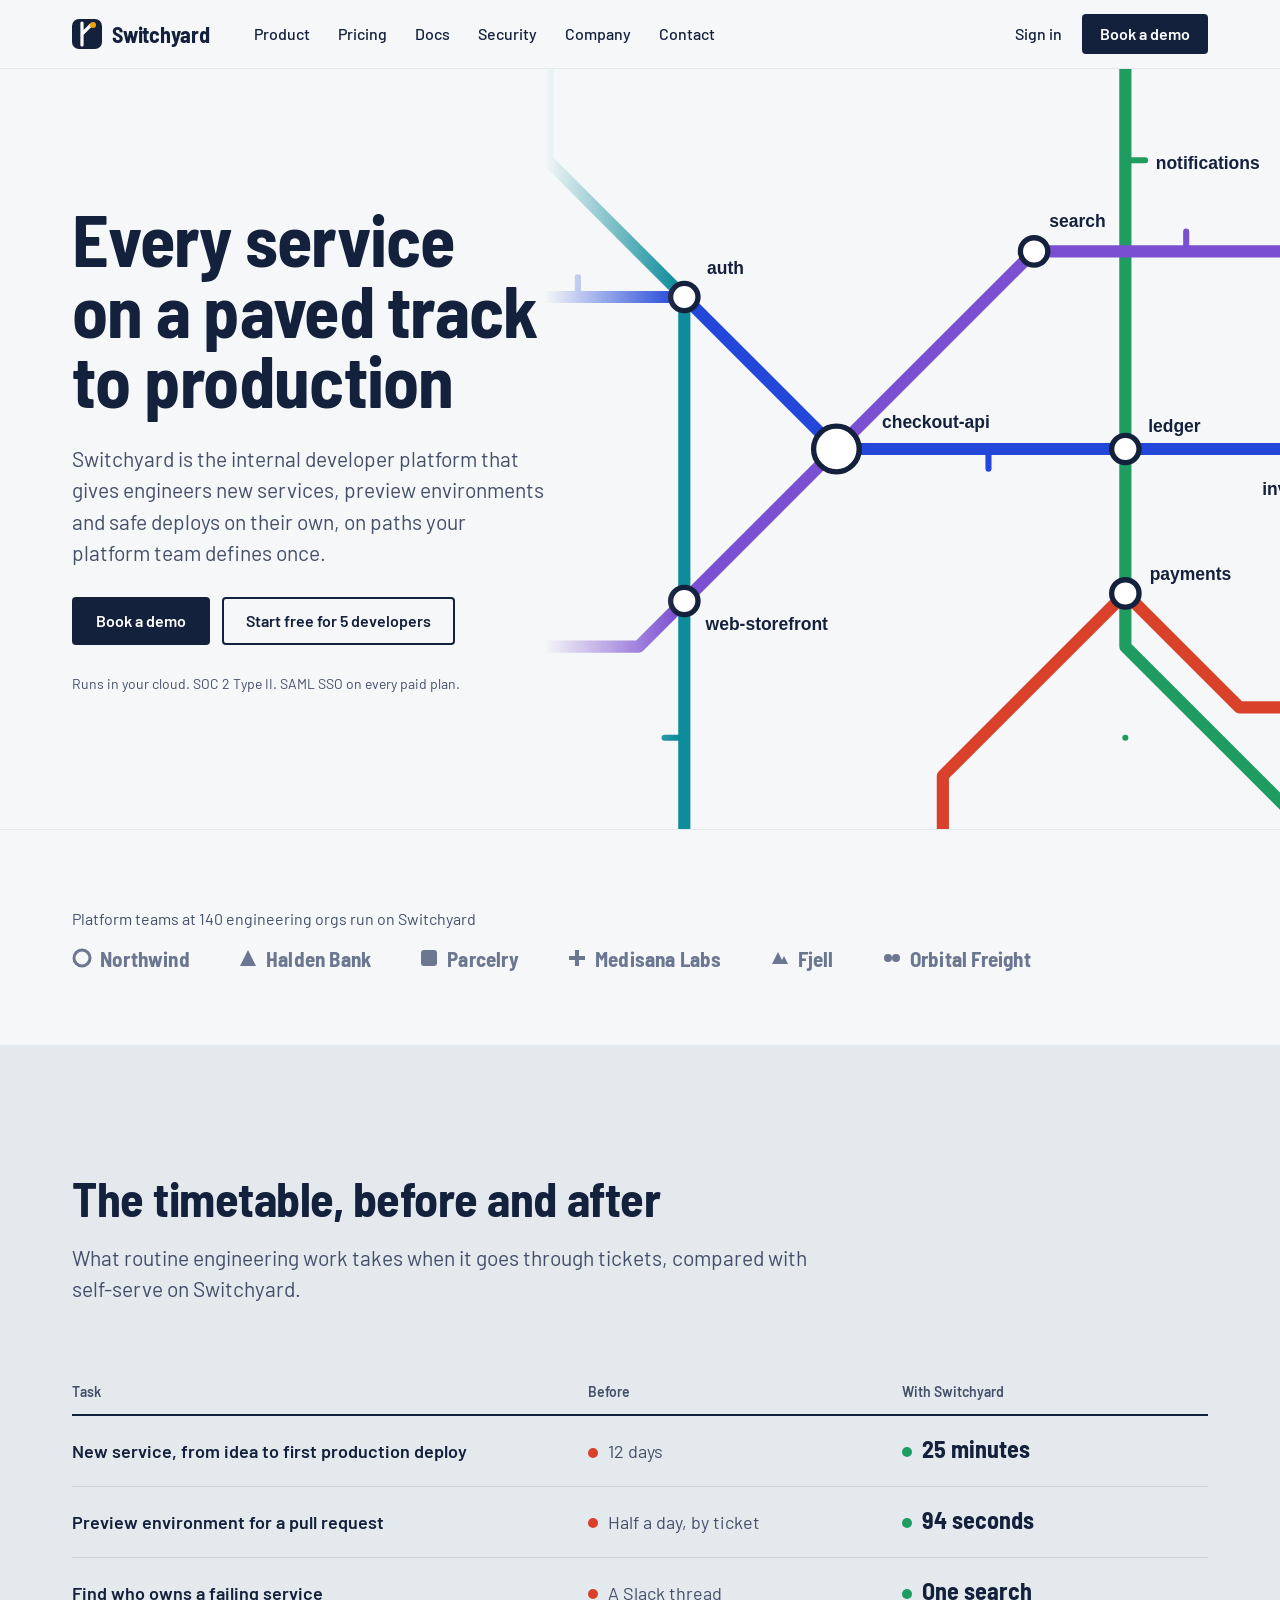
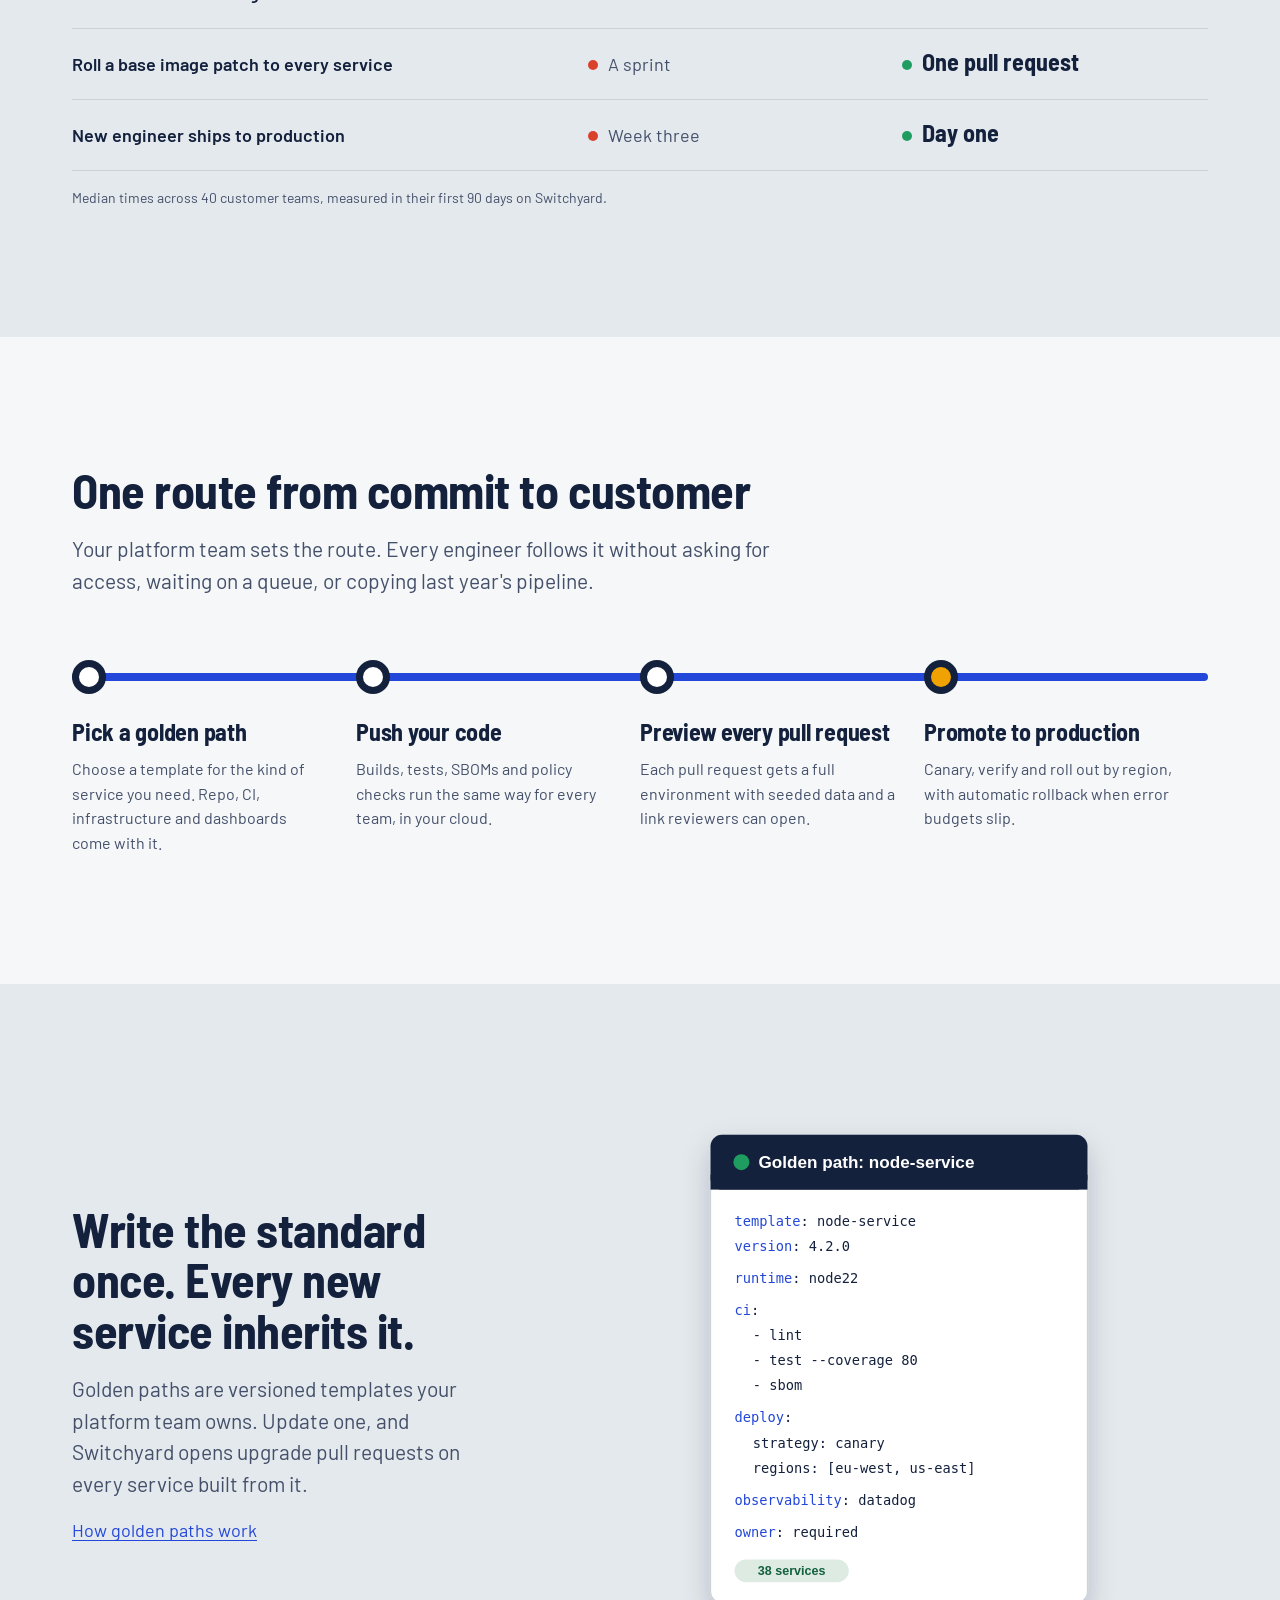
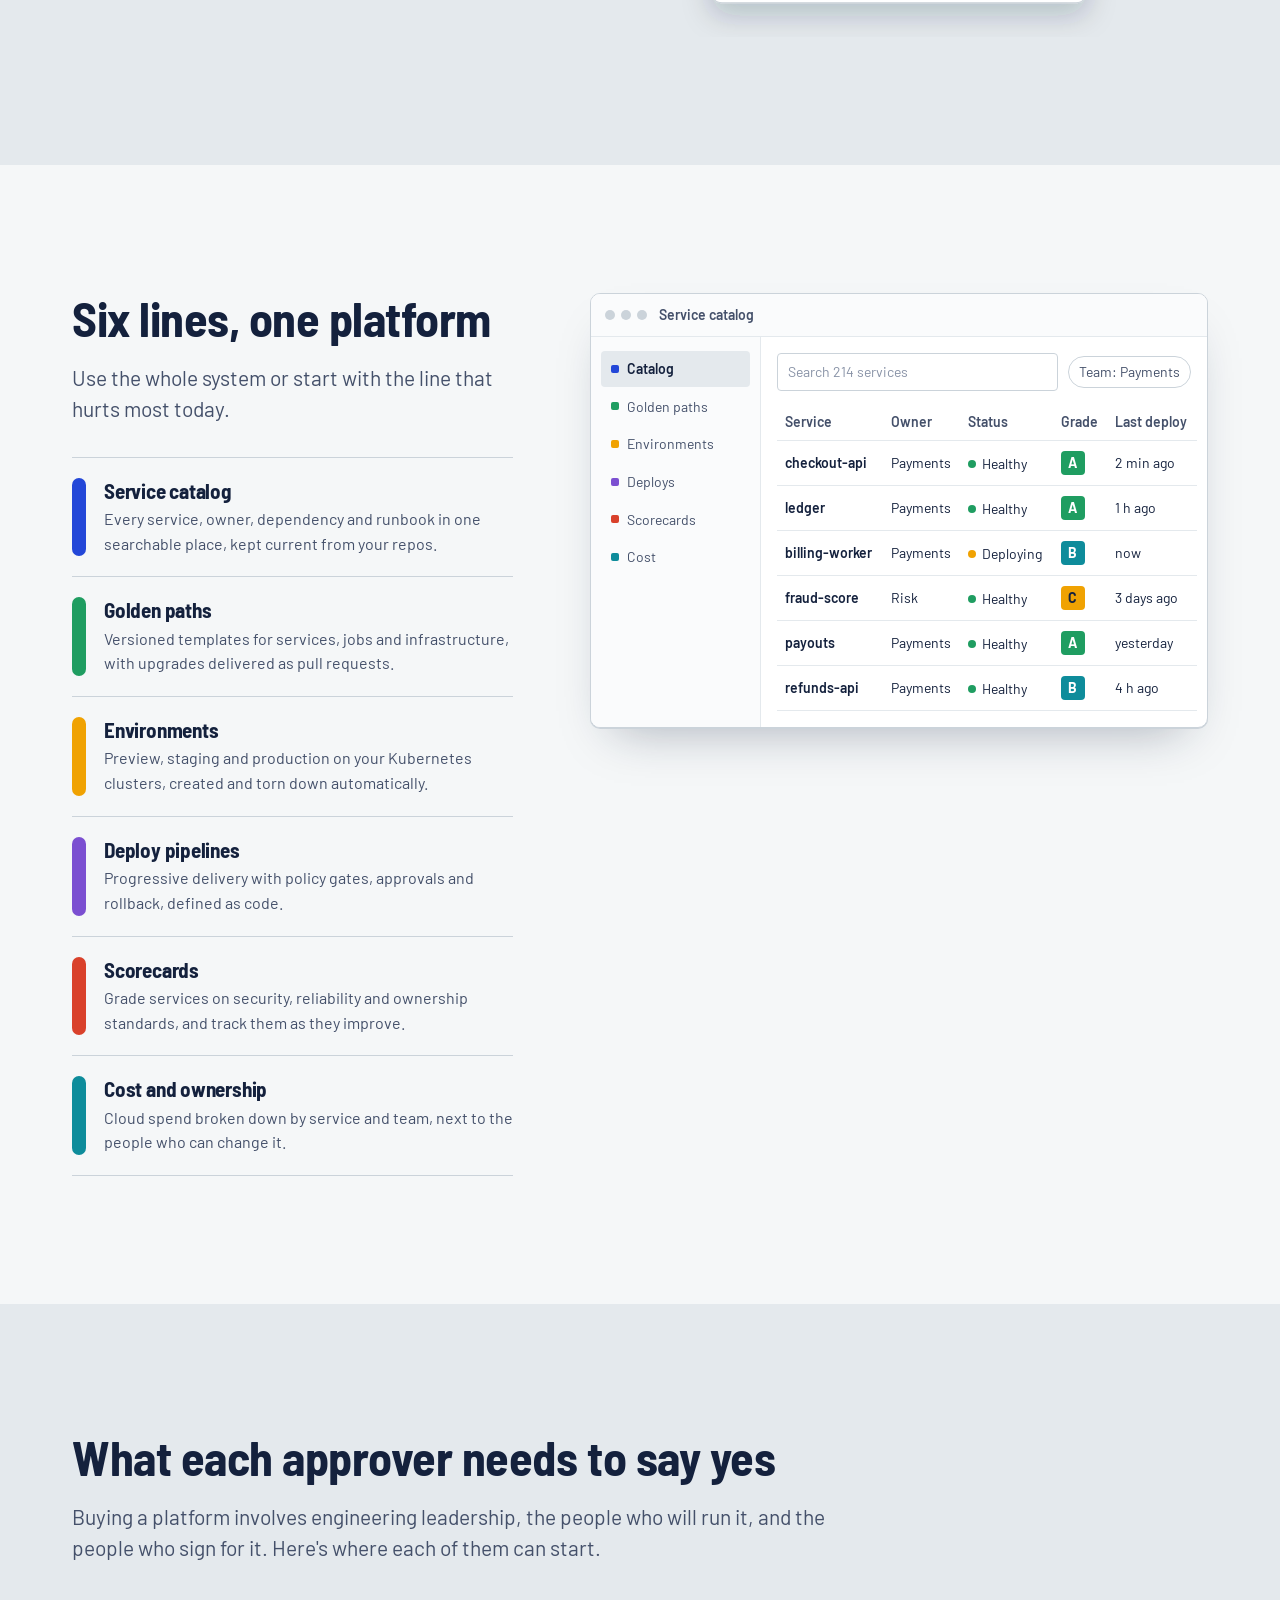
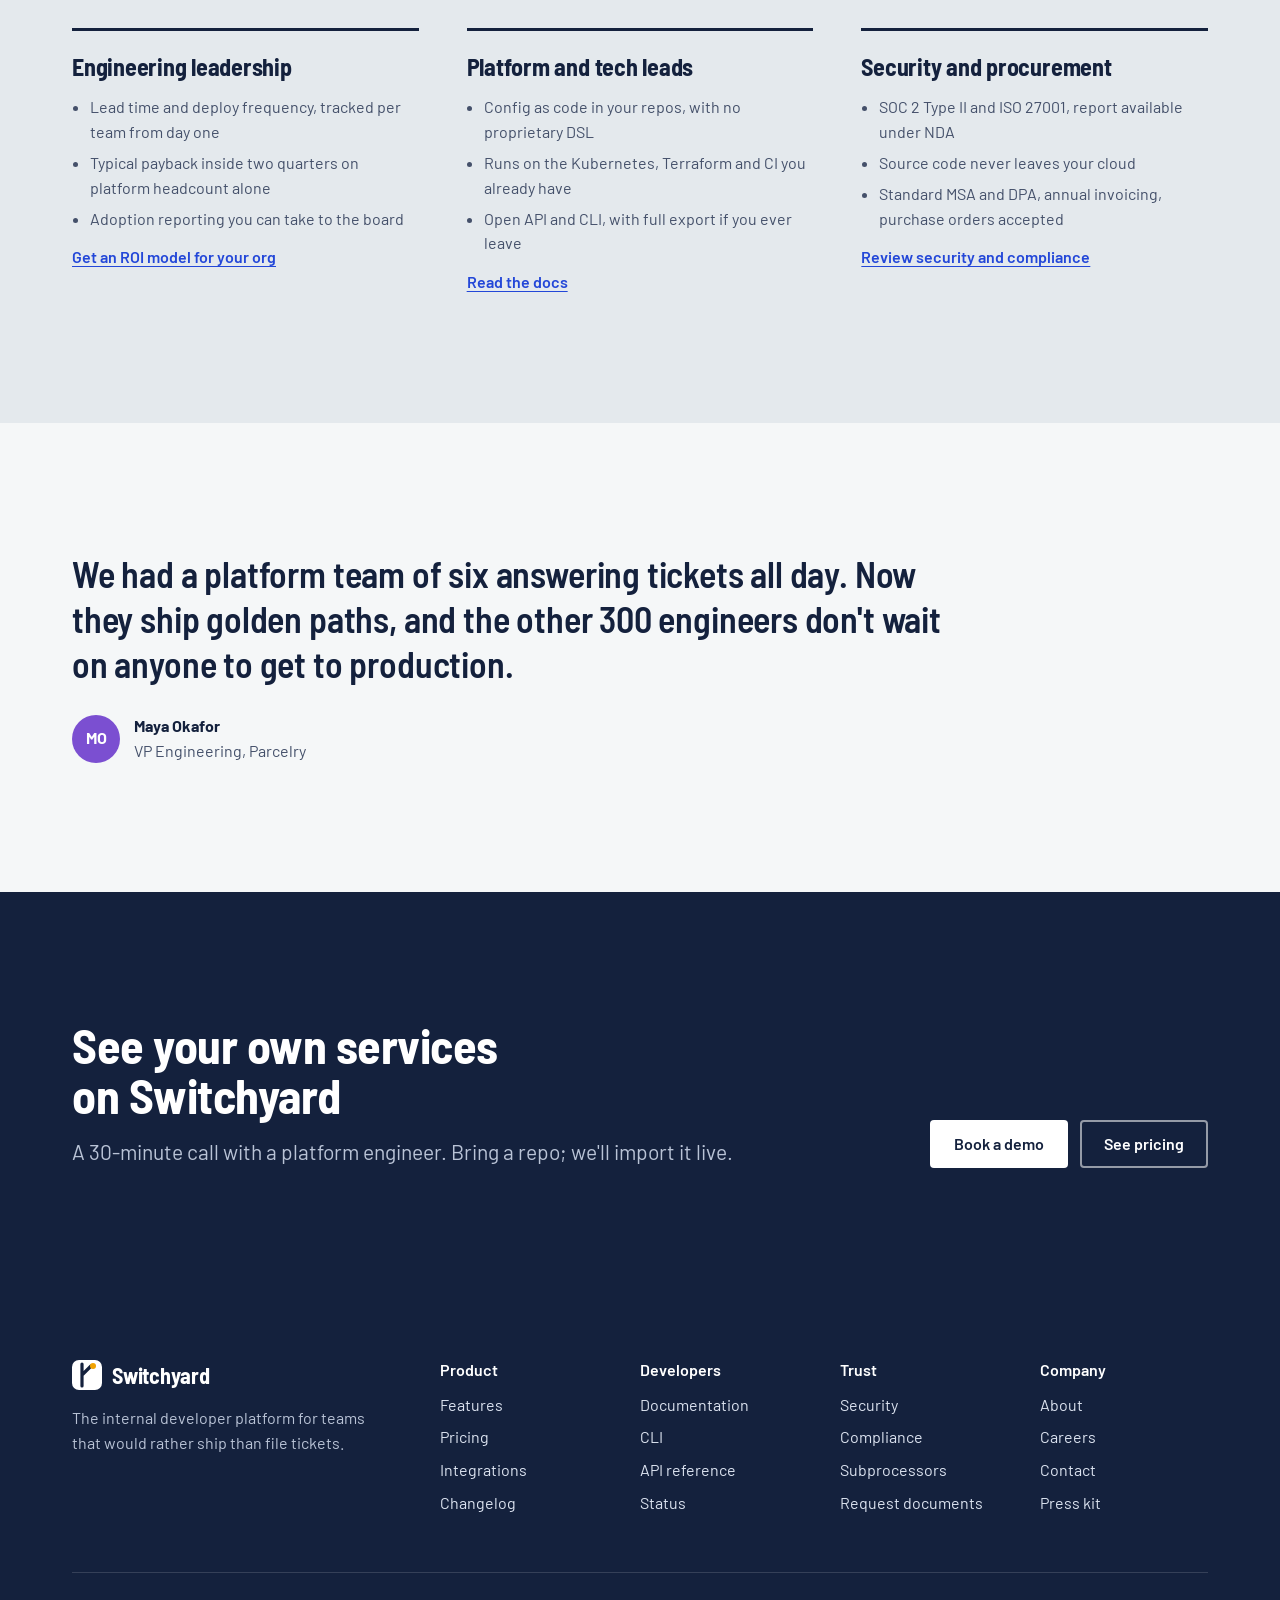
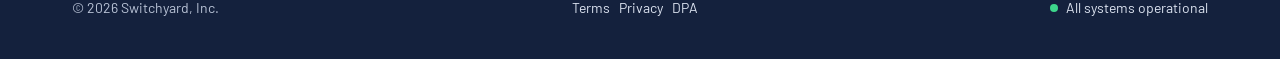
==== site/index.html @ 426c79f3 "Add Switchyard marketing site and design skills Static multi-page marketing site for an internal dev" ====
<!doctype html>
<html lang="en">
<head>
<meta charset="utf-8">
<meta name="viewport" content="width=device-width, initial-scale=1">
<link rel="icon" href="assets/img/mark.svg" type="image/svg+xml">
<link rel="preconnect" href="https://fonts.googleapis.com">
<link rel="preconnect" href="https://fonts.gstatic.com" crossorigin>
<link href="https://fonts.googleapis.com/css2?family=Barlow+Semi+Condensed:wght@600;700&family=Barlow:wght@400;500;600;700&family=IBM+Plex+Mono:wght@400;500&display=swap" rel="stylesheet">
<link rel="stylesheet" href="assets/css/styles.css">
<title>Switchyard, the internal developer platform</title>
<meta name="description" content="Switchyard gives engineers self-serve services, preview environments and deploys on paved paths your platform team defines.">
</head>
<body data-page="home">
<a class="skip" href="#main">Skip to content</a>
<header class="site-header">
  <div class="wrap site-header__inner">
    <a class="brand" href="index.html" aria-label="Switchyard home">
      <svg class="brand__mark" viewBox="0 0 30 30" aria-hidden="true"><rect width="30" height="30" rx="7" fill="#14213D"/><path d="M10 26V15M10 15V4M10 15l9-9" fill="none" stroke="#fff" stroke-width="3.2" stroke-linecap="round" stroke-linejoin="round"/><circle cx="21" cy="6" r="3" fill="#F0A202"/></svg>
      <span class="brand__name">Switchyard</span>
    </a>
    <button class="menu-toggle" type="button" aria-expanded="false" aria-label="Open menu">
      <svg width="20" height="14" viewBox="0 0 20 14" aria-hidden="true"><path d="M0 1h20M0 7h20M0 13h20" stroke="currentColor" stroke-width="2"/></svg>
    </button>
    <nav class="nav" aria-label="Main">
      <a href="features.html" data-page="features">Product</a>
      <a href="pricing.html" data-page="pricing">Pricing</a>
      <a href="docs.html" data-page="docs">Docs</a>
      <a href="security.html" data-page="security">Security</a>
      <a href="about.html" data-page="about">Company</a>
      <a href="contact.html" data-page="contact">Contact</a>
    </nav>
    <div class="header-actions">
      <a class="signin" href="#">Sign in</a>
      <a class="btn btn--primary" href="contact.html?topic=demo">Book a demo</a>
    </div>
  </div>
</header>
<main id="main">

  <section class="hero" id="hero">
    <div class="wrap hero__grid">
      <div class="hero__copy">
        <h1>Every service on a paved track to production</h1>
        <p class="lead">Switchyard is the internal developer platform that gives engineers new services, preview environments and safe deploys on their own, on paths your platform team defines once.</p>
        <div class="btn-row">
          <a class="btn btn--primary" href="contact.html?topic=demo">Book a demo</a>
          <a class="btn btn--secondary" href="pricing.html">Start free for 5 developers</a>
        </div>
        <p class="hero__note">Runs in your cloud. SOC 2 Type II. SAML SSO on every paid plan.</p>
      </div>
      <div class="hero__media">
        <div class="parallax" id="hero-scene">
          <img class="parallax__fallback" src="assets/parallax/hero-network.svg" alt="">
        </div>
      </div>
    </div>
  </section>

  <section class="section--tight">
    <div class="wrap logos" aria-label="Customers">
      <p class="logos__label">Platform teams at 140 engineering orgs run on Switchyard</p>
      <span class="logo-word"><svg viewBox="0 0 20 20" aria-hidden="true"><circle cx="10" cy="10" r="8" fill="none" stroke="currentColor" stroke-width="3"/></svg>Northwind</span>
      <span class="logo-word"><svg viewBox="0 0 20 20" aria-hidden="true"><path d="M2 18 10 2l8 16z" fill="currentColor"/></svg>Halden Bank</span>
      <span class="logo-word"><svg viewBox="0 0 20 20" aria-hidden="true"><rect x="2" y="2" width="16" height="16" rx="3" fill="currentColor"/></svg>Parcelry</span>
      <span class="logo-word"><svg viewBox="0 0 20 20" aria-hidden="true"><path d="M2 10h16M10 2v16" stroke="currentColor" stroke-width="4"/></svg>Medisana Labs</span>
      <span class="logo-word"><svg viewBox="0 0 20 20" aria-hidden="true"><path d="M2 16 8 4l4 8 2-4 4 8z" fill="currentColor"/></svg>Fjell</span>
      <span class="logo-word"><svg viewBox="0 0 20 20" aria-hidden="true"><circle cx="6" cy="10" r="4" fill="currentColor"/><circle cx="14" cy="10" r="4" fill="currentColor"/></svg>Orbital Freight</span>
    </div>
  </section>

  <section class="section section--steel">
    <div class="wrap">
      <div class="section-head">
        <h2>The timetable, before and after</h2>
        <p class="lead">What routine engineering work takes when it goes through tickets, compared with self-serve on Switchyard.</p>
      </div>
      <table class="timetable">
        <caption>Median times across 40 customer teams, measured in their first 90 days on Switchyard.</caption>
        <thead>
          <tr><th scope="col">Task</th><th scope="col">Before</th><th scope="col">With Switchyard</th></tr>
        </thead>
        <tbody>
          <tr><td>New service, from idea to first production deploy</td><td class="before"><span class="signal signal--red" aria-hidden="true"></span>12 days</td><td class="after"><span class="signal signal--green" aria-hidden="true"></span>25 minutes</td></tr>
          <tr><td>Preview environment for a pull request</td><td class="before"><span class="signal signal--red" aria-hidden="true"></span>Half a day, by ticket</td><td class="after"><span class="signal signal--green" aria-hidden="true"></span>94 seconds</td></tr>
          <tr><td>Find who owns a failing service</td><td class="before"><span class="signal signal--red" aria-hidden="true"></span>A Slack thread</td><td class="after"><span class="signal signal--green" aria-hidden="true"></span>One search</td></tr>
          <tr><td>Roll a base image patch to every service</td><td class="before"><span class="signal signal--red" aria-hidden="true"></span>A sprint</td><td class="after"><span class="signal signal--green" aria-hidden="true"></span>One pull request</td></tr>
          <tr><td>New engineer ships to production</td><td class="before"><span class="signal signal--red" aria-hidden="true"></span>Week three</td><td class="after"><span class="signal signal--green" aria-hidden="true"></span>Day one</td></tr>
        </tbody>
      </table>
    </div>
  </section>

  <section class="section">
    <div class="wrap">
      <div class="section-head">
        <h2>One route from commit to customer</h2>
        <p class="lead">Your platform team sets the route. Every engineer follows it without asking for access, waiting on a queue, or copying last year's pipeline.</p>
      </div>
      <ol class="route">
        <li><span class="route__stop" aria-hidden="true"></span><h3>Pick a golden path</h3><p>Choose a template for the kind of service you need. Repo, CI, infrastructure and dashboards come with it.</p></li>
        <li><span class="route__stop" aria-hidden="true"></span><h3>Push your code</h3><p>Builds, tests, SBOMs and policy checks run the same way for every team, in your cloud.</p></li>
        <li><span class="route__stop" aria-hidden="true"></span><h3>Preview every pull request</h3><p>Each pull request gets a full environment with seeded data and a link reviewers can open.</p></li>
        <li><span class="route__stop" aria-hidden="true"></span><h3>Promote to production</h3><p>Canary, verify and roll out by region, with automatic rollback when error budgets slip.</p></li>
      </ol>
    </div>
  </section>

  <section class="section section--steel" id="path-scene-wrap">
    <div class="wrap split">
      <div class="section-head section-head--flush">
        <h2>Write the standard once. Every new service inherits it.</h2>
        <p class="lead">Golden paths are versioned templates your platform team owns. Update one, and Switchyard opens upgrade pull requests on every service built from it.</p>
        <p><a href="features.html#templates">How golden paths work</a></p>
      </div>
      <div class="scene-frame">
        <div class="parallax" id="path-scene">
          <img class="parallax__fallback" src="assets/parallax/path-template.svg" alt="" style="object-fit:contain">
        </div>
      </div>
    </div>
  </section>

  <section class="section">
    <div class="wrap split">
      <div>
        <div class="section-head" style="margin-bottom:32px">
          <h2>Six lines, one platform</h2>
          <p class="lead">Use the whole system or start with the line that hurts most today.</p>
        </div>
        <ul class="lines">
          <li style="--c: var(--line-catalog)"><span class="lines__swatch" aria-hidden="true"></span><div><h3>Service catalog</h3><p>Every service, owner, dependency and runbook in one searchable place, kept current from your repos.</p></div></li>
          <li style="--c: var(--line-templates)"><span class="lines__swatch" aria-hidden="true"></span><div><h3>Golden paths</h3><p>Versioned templates for services, jobs and infrastructure, with upgrades delivered as pull requests.</p></div></li>
          <li style="--c: var(--line-envs)"><span class="lines__swatch" aria-hidden="true"></span><div><h3>Environments</h3><p>Preview, staging and production on your Kubernetes clusters, created and torn down automatically.</p></div></li>
          <li style="--c: var(--line-pipelines)"><span class="lines__swatch" aria-hidden="true"></span><div><h3>Deploy pipelines</h3><p>Progressive delivery with policy gates, approvals and rollback, defined as code.</p></div></li>
          <li style="--c: var(--line-scorecards)"><span class="lines__swatch" aria-hidden="true"></span><div><h3>Scorecards</h3><p>Grade services on security, reliability and ownership standards, and track them as they improve.</p></div></li>
          <li style="--c: var(--line-cost)"><span class="lines__swatch" aria-hidden="true"></span><div><h3>Cost and ownership</h3><p>Cloud spend broken down by service and team, next to the people who can change it.</p></div></li>
        </ul>
      </div>
      <div class="window" role="img" aria-label="The Switchyard service catalog, listing services with their owners, status and scorecard grades">
        <div class="window__bar"><span class="window__dots" aria-hidden="true"><span></span><span></span><span></span></span><span class="window__title">Service catalog</span></div>
        <div class="window__body">
          <div class="window__side">
            <span class="is-on" style="--c: var(--line-catalog)"><i></i>Catalog</span>
            <span style="--c: var(--line-templates)"><i></i>Golden paths</span>
            <span style="--c: var(--line-envs)"><i></i>Environments</span>
            <span style="--c: var(--line-pipelines)"><i></i>Deploys</span>
            <span style="--c: var(--line-scorecards)"><i></i>Scorecards</span>
            <span style="--c: var(--line-cost)"><i></i>Cost</span>
          </div>
          <div class="window__main">
            <div class="window__toolbar"><span class="window__search">Search 214 services</span><span class="window__chip">Team: Payments</span></div>
            <table class="svc">
              <thead><tr><th>Service</th><th>Owner</th><th>Status</th><th>Grade</th><th>Last deploy</th></tr></thead>
              <tbody>
                <tr><td>checkout-api</td><td>Payments</td><td><span class="status">Healthy</span></td><td><span class="grade grade--a">A</span></td><td>2 min ago</td></tr>
                <tr><td>ledger</td><td>Payments</td><td><span class="status">Healthy</span></td><td><span class="grade grade--a">A</span></td><td>1 h ago</td></tr>
                <tr><td>billing-worker</td><td>Payments</td><td><span class="status" style="--c: var(--line-envs)">Deploying</span></td><td><span class="grade grade--b">B</span></td><td>now</td></tr>
                <tr><td>fraud-score</td><td>Risk</td><td><span class="status">Healthy</span></td><td><span class="grade grade--c">C</span></td><td>3 days ago</td></tr>
                <tr><td>payouts</td><td>Payments</td><td><span class="status">Healthy</span></td><td><span class="grade grade--a">A</span></td><td>yesterday</td></tr>
                <tr><td>refunds-api</td><td>Payments</td><td><span class="status">Healthy</span></td><td><span class="grade grade--b">B</span></td><td>4 h ago</td></tr>
              </tbody>
            </table>
          </div>
        </div>
      </div>
    </div>
  </section>

  <section class="section section--steel">
    <div class="wrap">
      <div class="section-head">
        <h2>What each approver needs to say yes</h2>
        <p class="lead">Buying a platform involves engineering leadership, the people who will run it, and the people who sign for it. Here's where each of them can start.</p>
      </div>
      <div class="approvers">
        <div>
          <h3>Engineering leadership</h3>
          <ul>
            <li>Lead time and deploy frequency, tracked per team from day one</li>
            <li>Typical payback inside two quarters on platform headcount alone</li>
            <li>Adoption reporting you can take to the board</li>
          </ul>
          <a href="contact.html?topic=demo">Get an ROI model for your org</a>
        </div>
        <div>
          <h3>Platform and tech leads</h3>
          <ul>
            <li>Config as code in your repos, with no proprietary DSL</li>
            <li>Runs on the Kubernetes, Terraform and CI you already have</li>
            <li>Open API and CLI, with full export if you ever leave</li>
          </ul>
          <a href="docs.html">Read the docs</a>
        </div>
        <div>
          <h3>Security and procurement</h3>
          <ul>
            <li>SOC 2 Type II and ISO 27001, report available under NDA</li>
            <li>Source code never leaves your cloud</li>
            <li>Standard MSA and DPA, annual invoicing, purchase orders accepted</li>
          </ul>
          <a href="security.html">Review security and compliance</a>
        </div>
      </div>
    </div>
  </section>

  <section class="section">
    <div class="wrap">
      <figure class="quote" style="margin:0">
        <blockquote>We had a platform team of six answering tickets all day. Now they ship golden paths, and the other 300 engineers don't wait on anyone to get to production.</blockquote>
        <figcaption><span class="avatar" style="--c: var(--line-pipelines)" aria-hidden="true">MO</span><span><strong>Maya Okafor</strong><br><span class="muted">VP Engineering, Parcelry</span></span></figcaption>
      </figure>
    </div>
  </section>

  <section class="section section--ink">
    <div class="wrap cta">
      <div>
        <h2>See your own services on Switchyard</h2>
        <p class="lead">A 30-minute call with a platform engineer. Bring a repo; we'll import it live.</p>
      </div>
      <div class="btn-row">
        <a class="btn btn--light" href="contact.html?topic=demo">Book a demo</a>
        <a class="btn btn--ghost-light" href="pricing.html">See pricing</a>
      </div>
    </div>
  </section>

</main>
<footer class="site-footer">
  <div class="wrap">
    <div class="footer__grid">
      <div class="footer__brand">
        <a class="brand" href="index.html" aria-label="Switchyard home">
          <svg class="brand__mark" viewBox="0 0 30 30" aria-hidden="true"><rect width="30" height="30" rx="7" fill="#fff"/><path d="M10 26V15M10 15V4M10 15l9-9" fill="none" stroke="#14213D" stroke-width="3.2" stroke-linecap="round" stroke-linejoin="round"/><circle cx="21" cy="6" r="3" fill="#F0A202"/></svg>
          <span class="brand__name">Switchyard</span>
        </a>
        <p>The internal developer platform for teams that would rather ship than file tickets.</p>
      </div>
      <div>
        <h4>Product</h4>
        <ul>
          <li><a href="features.html">Features</a></li>
          <li><a href="pricing.html">Pricing</a></li>
          <li><a href="features.html#integrations">Integrations</a></li>
          <li><a href="#">Changelog</a></li>
        </ul>
      </div>
      <div>
        <h4>Developers</h4>
        <ul>
          <li><a href="docs.html">Documentation</a></li>
          <li><a href="docs.html#install">CLI</a></li>
          <li><a href="#">API reference</a></li>
          <li><a href="#">Status</a></li>
        </ul>
      </div>
      <div>
        <h4>Trust</h4>
        <ul>
          <li><a href="security.html">Security</a></li>
          <li><a href="security.html#compliance">Compliance</a></li>
          <li><a href="security.html#subprocessors">Subprocessors</a></li>
          <li><a href="contact.html?topic=security">Request documents</a></li>
        </ul>
      </div>
      <div>
        <h4>Company</h4>
        <ul>
          <li><a href="about.html">About</a></li>
          <li><a href="about.html#careers">Careers</a></li>
          <li><a href="contact.html">Contact</a></li>
          <li><a href="#">Press kit</a></li>
        </ul>
      </div>
    </div>
    <div class="footer__base">
      <span>&copy; 2026 Switchyard, Inc.</span>
      <span><a href="#">Terms</a>&nbsp;&nbsp;&nbsp;<a href="#">Privacy</a>&nbsp;&nbsp;&nbsp;<a href="#">DPA</a></span>
      <a class="status-pill" href="#">All systems operational</a>
    </div>
  </div>
</footer>
<script src="assets/js/site.js" defer></script>
<script type="module" src="assets/js/scenes.js"></script>
</body>
</html>
---- site/assets/css/styles.css ----
/* Switchyard marketing site
   Visual language: transit-map schematics. Each product area is a "line" with its own color,
   used consistently across pages. Type is a DIN-like signage family (Barlow). */

:root {
  /* Base */
  --paper: #F5F7F8;      /* page */
  --steel: #E4E9ED;      /* panels, rules */
  --steel-2: #CBD3DA;    /* stronger rules */
  --ink: #14213D;        /* text, dark sections */
  --ink-2: #44506A;      /* secondary text */
  --white: #FFFFFF;

  /* Lines (product areas) */
  --line-catalog: #2347D8;   /* cobalt */
  --line-templates: #1F9D61; /* green */
  --line-envs: #F0A202;      /* amber */
  --line-pipelines: #7B4FD1; /* violet */
  --line-scorecards: #D9412B;/* signal red */
  --line-cost: #0E8C9B;      /* teal */

  --focus: #F0A202;

  --font-display: "Barlow Semi Condensed", "Barlow", Arial, sans-serif;
  --font-body: "Barlow", Arial, sans-serif;
  --font-code: "IBM Plex Mono", ui-monospace, Menlo, monospace;

  /* Type scale (classic: 12 14 16 18 21 24 36 48 60 72) */
  --t-12: 0.75rem;
  --t-14: 0.875rem;
  --t-16: 1rem;
  --t-18: 1.125rem;
  --t-21: 1.3125rem;
  --t-24: 1.5rem;
  --t-36: 2.25rem;
  --t-48: clamp(2.25rem, 4vw + 0.5rem, 3rem);
  --t-72: clamp(3rem, 6vw + 0.5rem, 4.5rem);

  --wrap: 1200px;
  --gutter: clamp(16px, 4vw, 32px);
  --section: clamp(72px, 10vw, 128px);
  --radius-s: 4px;
  --radius-m: 10px;
}

*, *::before, *::after { box-sizing: border-box; }

html { -webkit-text-size-adjust: 100%; scroll-behavior: smooth; }
@media (prefers-reduced-motion: reduce) { html { scroll-behavior: auto; } }

body {
  margin: 0;
  background: var(--paper);
  color: var(--ink);
  font-family: var(--font-body);
  font-size: var(--t-18);
  line-height: 1.55;
  font-feature-settings: "tnum" 0;
  -webkit-font-smoothing: antialiased;
  overflow-x: hidden;
}

img, svg, canvas { display: block; max-width: 100%; }

a { color: var(--line-catalog); text-underline-offset: 3px; text-decoration-thickness: 1px; }
a:hover { text-decoration-thickness: 2px; }

:focus-visible { outline: 3px solid var(--focus); outline-offset: 2px; border-radius: 2px; }

h1, h2, h3, h4 {
  font-family: var(--font-display);
  font-weight: 700;
  line-height: 1.05;
  letter-spacing: -0.01em;
  margin: 0;
  text-wrap: balance;
}
h1 { font-size: var(--t-72); line-height: 0.98; }
h2 { font-size: var(--t-48); }
h3 { font-size: var(--t-24); line-height: 1.2; }
h4 { font-size: var(--t-18); line-height: 1.3; font-family: var(--font-body); font-weight: 600; letter-spacing: 0; }

p { margin: 0; }
.lead { font-size: var(--t-21); line-height: 1.5; color: var(--ink-2); max-width: 36em; }
.muted { color: var(--ink-2); }
.small { font-size: var(--t-14); }

code, pre, kbd { font-family: var(--font-code); font-size: 0.875em; }

.wrap { width: 100%; max-width: var(--wrap); margin-inline: auto; padding-inline: var(--gutter); }

.skip {
  position: absolute; left: -999px; top: 8px; z-index: 100;
  background: var(--ink); color: var(--white); padding: 8px 14px; border-radius: var(--radius-s);
}
.skip:focus { left: 8px; }

[hidden] { display: none !important; }

.visually-hidden {
  position: absolute !important; width: 1px; height: 1px; overflow: hidden;
  clip: rect(0 0 0 0); white-space: nowrap;
}

/* ---------- Buttons ---------- */
.btn {
  display: inline-flex; align-items: center; justify-content: center; gap: 8px;
  min-height: 48px; padding: 0 22px;
  font: 600 var(--t-16)/1 var(--font-body);
  border-radius: var(--radius-s);
  border: 2px solid transparent;
  text-decoration: none;
  cursor: pointer;
  transition: background-color .15s, border-color .15s, color .15s;
}
.btn--primary { background: var(--ink); color: var(--white); }
.btn--primary:hover { background: var(--line-catalog); }
.btn--secondary { background: transparent; color: var(--ink); border-color: var(--ink); }
.btn--secondary:hover { background: var(--ink); color: var(--white); }
.btn--light { background: var(--white); color: var(--ink); }
.btn--light:hover { background: var(--line-envs); }
.btn--ghost-light { color: var(--white); border-color: rgba(255,255,255,.55); }
.btn--ghost-light:hover { border-color: var(--white); background: rgba(255,255,255,.08); }
.btn--block { width: 100%; }

.btn-row { display: flex; flex-wrap: wrap; gap: 12px; }

/* ---------- Header ---------- */
.site-header {
  position: sticky; top: 0; z-index: 50;
  background: rgba(245, 247, 248, 0.92);
  backdrop-filter: saturate(1.4) blur(10px);
  border-bottom: 1px solid var(--steel);
}
.site-header__inner { display: flex; align-items: center; gap: 32px; min-height: 68px; }

.brand { display: inline-flex; align-items: center; gap: 10px; color: var(--ink); text-decoration: none; }
.brand__mark { width: 30px; height: 30px; flex: none; }
.brand__name { font: 700 1.375rem/1 var(--font-display); letter-spacing: -0.01em; }

.nav { display: flex; align-items: center; gap: 4px; margin-right: auto; }
.nav a {
  color: var(--ink); text-decoration: none; font-weight: 500; font-size: var(--t-16);
  padding: 8px 12px; border-radius: var(--radius-s);
}
.nav a:hover { background: var(--steel); }
.nav a[aria-current="page"] { box-shadow: inset 0 -3px 0 var(--line-catalog); border-radius: 0; }

.header-actions { display: flex; align-items: center; gap: 8px; }
.header-actions .btn { min-height: 40px; padding: 0 16px; }
.signin { color: var(--ink); text-decoration: none; font-weight: 500; font-size: var(--t-16); padding: 8px 12px; }

.menu-toggle {
  display: none; margin-left: auto;
  width: 44px; height: 44px; border: 1px solid var(--steel-2); border-radius: var(--radius-s);
  background: var(--white); color: var(--ink); cursor: pointer;
}
.menu-toggle svg { margin: auto; }

@media (max-width: 960px) {
  .menu-toggle { display: grid; place-items: center; }
  .nav, .header-actions { display: none; }
  .site-header.is-open .site-header__inner { flex-wrap: wrap; padding-bottom: 16px; }
  .site-header.is-open .nav {
    display: flex; flex-direction: column; align-items: stretch; width: 100%; order: 3; margin: 0;
  }
  .site-header.is-open .nav a { padding: 12px 4px; border-bottom: 1px solid var(--steel); }
  .site-header.is-open .nav a[aria-current="page"] { box-shadow: inset 4px 0 0 var(--line-catalog); padding-left: 14px; }
  .site-header.is-open .header-actions { display: flex; width: 100%; order: 4; }
  .site-header.is-open .header-actions .btn { flex: 1; }
}

/* ---------- Sections ---------- */
.section { padding-block: var(--section); }
.section--tight { padding-block: calc(var(--section) * 0.6); }
.section--steel { background: var(--steel); }
.section--ink { background: var(--ink); color: var(--white); }
.section--ink .lead, .section--ink .muted { color: #B9C3D6; }
.section--ink a:not(.btn) { color: var(--white); }

.section-head { display: grid; gap: 18px; max-width: 760px; margin-bottom: clamp(40px, 6vw, 64px); }
.section-head--flush { margin-bottom: 0; align-self: center; }

/* ---------- Hero ---------- */
.hero { position: relative; overflow: hidden; border-bottom: 1px solid var(--steel); }
.hero__grid {
  display: grid; grid-template-columns: minmax(0, 5fr) minmax(0, 7fr);
  align-items: center; min-height: min(760px, calc(100svh - 68px));
}
.hero__copy { position: relative; z-index: 2; display: grid; gap: 28px; padding-block: 72px; }
.hero__copy .lead { max-width: 30em; }
.hero__note { font-size: var(--t-14); color: var(--ink-2); }
.hero__media {
  position: relative; align-self: stretch;
  margin-right: calc(var(--gutter) * -1 - max(0px, (100vw - var(--wrap)) / 2));
  min-height: 520px;
  -webkit-mask-image: linear-gradient(90deg, transparent 0, #000 18%);
          mask-image: linear-gradient(90deg, transparent 0, #000 18%);
}
@media (max-width: 900px) {
  .hero__grid { grid-template-columns: 1fr; min-height: 0; }
  .hero__copy { padding-block: 48px 8px; }
  .hero__media {
    margin-inline: calc(var(--gutter) * -1); min-height: 0; aspect-ratio: 1 / 0.9;
    -webkit-mask-image: linear-gradient(180deg, transparent 0, #000 14%);
            mask-image: linear-gradient(180deg, transparent 0, #000 14%);
  }
}

/* Parallax container (see assets/js/parallax.js) */
.parallax { position: absolute; inset: 0; width: 100%; height: 100%; }
.parallax__fallback {
  position: absolute; inset: 0; width: 100%; height: 100%; object-fit: cover;
  transition: opacity .4s;
}
.parallax.is-live .parallax__fallback { opacity: 0; }
.scene-frame { position: relative; aspect-ratio: 1 / 0.85; }


/* ---------- Customer logos ---------- */
.logos { display: flex; flex-wrap: wrap; align-items: center; gap: 16px 48px; }
.logos__label { font-size: var(--t-16); color: var(--ink-2); flex: 1 1 100%; }
.logo-word {
  font: 700 var(--t-21)/1 var(--font-display); color: #6B7690; letter-spacing: 0.01em;
  display: inline-flex; align-items: center; gap: 8px;
}
.logo-word svg { width: 20px; height: 20px; }

/* ---------- Timetable (before / after) ---------- */
.timetable { width: 100%; border-collapse: collapse; font-variant-numeric: tabular-nums; }
.timetable caption { text-align: left; font-size: var(--t-14); color: var(--ink-2); caption-side: bottom; padding-top: 16px; }
.timetable th, .timetable td { text-align: left; padding: 20px 16px; border-bottom: 1px solid var(--steel-2); vertical-align: baseline; }
.timetable th:first-child, .timetable td:first-child { padding-left: 0; }
.timetable thead th { font-size: var(--t-14); font-weight: 600; color: var(--ink-2); border-bottom: 2px solid var(--ink); padding-block: 12px; }
.timetable td:first-child { font-weight: 600; width: 44%; }
.timetable .before { color: var(--ink-2); }
.timetable .after { font: 700 var(--t-24)/1.1 var(--font-display); }
.signal { display: inline-block; width: 10px; height: 10px; border-radius: 50%; margin-right: 10px; vertical-align: 0.05em; }
.signal--red { background: var(--line-scorecards); }
.signal--green { background: var(--line-templates); }
@media (max-width: 680px) {
  .timetable thead { display: none; }
  .timetable tr { display: grid; grid-template-columns: 1fr 1fr; border-bottom: 1px solid var(--steel-2); padding-block: 16px; }
  .timetable td { border: 0; padding: 4px 0; }
  .timetable td:first-child { grid-column: 1 / -1; width: auto; }
}

/* ---------- Route (how it works) ---------- */
.route { list-style: none; margin: 0; padding: 0; display: grid; grid-template-columns: repeat(4, 1fr); position: relative; }
.route::before {
  content: ""; position: absolute; left: 0; right: 0; top: 13px; height: 8px;
  background: var(--line-catalog); border-radius: 4px;
}
.route li { position: relative; padding-right: 28px; display: grid; gap: 10px; align-content: start; }
.route__stop {
  width: 34px; height: 34px; border-radius: 50%; background: var(--white);
  border: 7px solid var(--ink); position: relative; margin-bottom: 14px;
}
.route li:last-child .route__stop { background: var(--line-envs); }
.route h3 { font-size: var(--t-24); }
.route p { color: var(--ink-2); font-size: var(--t-16); }
@media (max-width: 800px) {
  .route { grid-template-columns: 1fr; gap: 32px; }
  .route::before { left: 13px; right: auto; top: 0; bottom: 0; width: 8px; height: auto; }
  .route li { padding: 0 0 0 56px; }
  .route__stop { position: absolute; left: 0; top: -4px; margin: 0; }
}

/* ---------- Line list (product areas) ---------- */
.split { display: grid; grid-template-columns: minmax(0, 5fr) minmax(0, 7fr); gap: clamp(32px, 6vw, 80px); align-items: start; }
.split--wide-first { grid-template-columns: minmax(0, 7fr) minmax(0, 5fr); }
.split > .window { position: sticky; top: 100px; }
@media (max-width: 900px) { .split { grid-template-columns: 1fr; } .split > .window { position: static; } }

.lines { list-style: none; margin: 0; padding: 0; display: grid; }
.lines li { display: grid; grid-template-columns: 14px 1fr; gap: 18px; padding: 20px 0; border-top: 1px solid var(--steel-2); }
.lines li:last-child { border-bottom: 1px solid var(--steel-2); }
.lines__swatch { width: 14px; height: 100%; min-height: 44px; border-radius: 7px; background: var(--c); }
.lines h3 { font-size: var(--t-21); margin-bottom: 4px; }
.lines p { font-size: var(--t-16); color: var(--ink-2); }

/* ---------- Product window mock ---------- */
.window {
  background: var(--white); border: 1px solid var(--steel-2); border-radius: var(--radius-m);
  box-shadow: 0 1px 0 var(--steel-2), 0 24px 48px -24px rgba(20, 33, 61, 0.35);
  overflow: hidden; font-size: var(--t-14);
}
.window__bar { display: flex; align-items: center; gap: 12px; padding: 10px 14px; border-bottom: 1px solid var(--steel); background: #FAFBFC; }
.window__dots { display: flex; gap: 6px; }
.window__dots span { width: 10px; height: 10px; border-radius: 50%; background: var(--steel-2); }
.window__title { font-weight: 600; color: var(--ink-2); }
.window__body { display: grid; grid-template-columns: 170px 1fr; min-height: 380px; }
.window__side { border-right: 1px solid var(--steel); padding: 14px 10px; display: grid; gap: 2px; align-content: start; background: #FAFBFC; }
.window__side span { padding: 7px 10px; border-radius: var(--radius-s); color: var(--ink-2); display: flex; align-items: center; gap: 8px; }
.window__side span i { width: 8px; height: 8px; border-radius: 2px; background: var(--c); }
.window__side span.is-on { background: var(--steel); color: var(--ink); font-weight: 600; }
.window__main { padding: 16px; overflow-x: auto; }
.window__toolbar { display: flex; gap: 10px; align-items: center; margin-bottom: 12px; }
.window__search { flex: 1; border: 1px solid var(--steel-2); border-radius: var(--radius-s); padding: 7px 10px; color: #8892A6; }
.window__chip { border: 1px solid var(--steel-2); border-radius: 999px; padding: 4px 10px; color: var(--ink-2); white-space: nowrap; }
.svc { width: 100%; border-collapse: collapse; min-width: 420px; }
.svc th { text-align: left; font-weight: 600; color: var(--ink-2); padding: 8px; border-bottom: 1px solid var(--steel); }
.svc td { padding: 10px 8px; border-bottom: 1px solid var(--steel); white-space: nowrap; }
.svc td:first-child { font-weight: 600; }
.grade { display: inline-grid; place-items: center; width: 24px; height: 24px; border-radius: var(--radius-s); font-weight: 700; color: var(--white); }
.grade--a { background: var(--line-templates); }
.grade--b { background: var(--line-cost); }
.grade--c { background: var(--line-envs); color: var(--ink); }
.status { display: inline-flex; align-items: center; gap: 6px; }
.status::before { content: ""; width: 8px; height: 8px; border-radius: 50%; background: var(--c, var(--line-templates)); }
@media (max-width: 560px) { .window__body { grid-template-columns: 1fr; } .window__side { display: none; } }

/* ---------- Approvers ---------- */
.approvers { display: grid; grid-template-columns: repeat(3, 1fr); gap: clamp(24px, 4vw, 48px); }
.approvers > div { border-top: 3px solid var(--ink); padding-top: 22px; display: grid; gap: 14px; align-content: start; }
.approvers ul { margin: 0; padding-left: 1.1em; color: var(--ink-2); font-size: var(--t-16); display: grid; gap: 6px; }
.approvers a { font-weight: 600; font-size: var(--t-16); }
@media (max-width: 860px) { .approvers { grid-template-columns: 1fr; } }

/* ---------- Quote ---------- */
.quote { display: grid; gap: 28px; max-width: 900px; }
.quote blockquote { margin: 0; font: 600 clamp(1.5rem, 2.4vw + 0.6rem, 2.25rem)/1.25 var(--font-display); letter-spacing: -0.005em; }
.quote figcaption { display: flex; align-items: center; gap: 14px; font-size: var(--t-16); }
.avatar {
  width: 48px; height: 48px; border-radius: 50%; display: grid; place-items: center; flex: none;
  background: var(--c, var(--line-catalog)); color: var(--white); font-weight: 700; font-size: var(--t-16);
}

/* ---------- CTA band ---------- */
.cta { display: grid; grid-template-columns: minmax(0, 1fr) auto; gap: 32px; align-items: end; }
.cta h2 { max-width: 14em; }
.cta p { margin-top: 16px; }
@media (max-width: 760px) { .cta { grid-template-columns: 1fr; align-items: start; } }

/* ---------- Page header (inner pages) ---------- */
.page-head { padding-block: clamp(56px, 8vw, 96px) clamp(40px, 6vw, 64px); border-bottom: 1px solid var(--steel); }
.page-head__inner { display: grid; gap: 20px; }
.page-head__inner > * { max-width: 820px; }
.page-head--media { position: relative; overflow: hidden; padding: 0; }
.page-head--media .page-head__grid { display: grid; grid-template-columns: minmax(0, 6fr) minmax(0, 6fr); align-items: center; min-height: 480px; }
.page-head--media .page-head__inner { padding-block: 72px; }
.page-head__media { position: relative; align-self: stretch; min-height: 420px; margin-right: calc(var(--gutter) * -1 - max(0px, (100vw - var(--wrap)) / 2)); }
@media (max-width: 900px) {
  .page-head--media .page-head__grid { grid-template-columns: 1fr; }
  .page-head--media .page-head__inner { padding-block: 48px 0; }
  .page-head__media { margin-inline: calc(var(--gutter) * -1); min-height: 0; aspect-ratio: 1 / 0.8; }
}

/* ---------- Feature detail rows ---------- */
.feature { display: grid; grid-template-columns: minmax(0, 5fr) minmax(0, 7fr); gap: clamp(32px, 6vw, 80px); align-items: start; padding-block: clamp(48px, 7vw, 88px); border-top: 1px solid var(--steel-2); }
.feature:first-child { border-top: 0; }
.feature__copy { display: grid; gap: 16px; position: sticky; top: 100px; }
.feature__line { display: inline-flex; align-items: center; gap: 10px; font-weight: 600; font-size: var(--t-16); color: var(--ink); }
.feature__line::before { content: ""; width: 28px; height: 8px; border-radius: 4px; background: var(--c); }
.feature__copy ul { margin: 8px 0 0; padding: 0; list-style: none; display: grid; gap: 10px; font-size: var(--t-16); color: var(--ink-2); }
.feature__copy li { padding-left: 22px; position: relative; }
.feature__copy li::before { content: ""; position: absolute; left: 0; top: 0.55em; width: 10px; height: 10px; border-radius: 50%; border: 3px solid var(--c); }
@media (max-width: 900px) { .feature { grid-template-columns: 1fr; } .feature__copy { position: static; } }

.codeblock {
  position: relative; background: var(--ink); color: #DCE3F0; border-radius: var(--radius-m);
  padding: 20px 22px; overflow-x: auto; font-size: var(--t-14); line-height: 1.65;
}
.codeblock pre { margin: 0; font-size: inherit; }
.codeblock .k { color: #8FB3FF; }
.codeblock .s { color: #9BE3B9; }
.codeblock .c { color: #8792AB; }
.codeblock .n { color: #FFD27A; }
.copy-btn {
  position: absolute; top: 10px; right: 10px; font: 500 var(--t-12)/1 var(--font-body);
  background: rgba(255,255,255,.08); color: #DCE3F0; border: 1px solid rgba(255,255,255,.18);
  border-radius: var(--radius-s); padding: 6px 10px; cursor: pointer;
}
.copy-btn:hover { background: rgba(255,255,255,.16); }

.integrations { display: grid; grid-template-columns: repeat(auto-fill, minmax(170px, 1fr)); gap: 1px; background: var(--steel-2); border: 1px solid var(--steel-2); border-radius: var(--radius-m); overflow: hidden; }
.integrations div { background: var(--white); padding: 18px; display: grid; gap: 2px; }
.integrations strong { font-size: var(--t-16); }
.integrations span { font-size: var(--t-14); color: var(--ink-2); }

/* ---------- Pricing ---------- */
.billing-toggle { justify-self: start; display: inline-flex; border: 2px solid var(--ink); border-radius: var(--radius-s); padding: 3px; gap: 3px; background: var(--white); }
.billing-toggle button {
  border: 0; background: transparent; font: 600 var(--t-16)/1 var(--font-body); color: var(--ink);
  padding: 10px 16px; border-radius: 2px; cursor: pointer;
}
.billing-toggle button[aria-pressed="true"] { background: var(--ink); color: var(--white); }

.plans { display: grid; grid-template-columns: repeat(3, 1fr); border: 1px solid var(--steel-2); border-radius: var(--radius-m); background: var(--white); overflow: hidden; }
.plan { padding: 32px 28px; display: grid; gap: 20px; align-content: start; border-left: 1px solid var(--steel-2); }
.plan:first-child { border-left: 0; }
.plan--featured { background: var(--ink); color: var(--white); }
.plan--featured .muted, .plan--featured .plan__unit { color: #B9C3D6; }
.plan__name { font: 700 var(--t-24)/1 var(--font-display); }
.plan__price { display: flex; align-items: baseline; gap: 8px; font-variant-numeric: tabular-nums; }
.plan__amount { font: 700 3.75rem/1 var(--font-display); letter-spacing: -0.02em; }
.plan__unit { color: var(--ink-2); font-size: var(--t-16); line-height: 1.3; }
.plan ul { list-style: none; margin: 0; padding: 0; display: grid; gap: 10px; font-size: var(--t-16); }
.plan li { padding-left: 26px; position: relative; }
.plan li::before {
  content: ""; position: absolute; left: 2px; top: 0.4em; width: 12px; height: 7px;
  border-left: 2.5px solid var(--line-templates); border-bottom: 2.5px solid var(--line-templates); transform: rotate(-45deg);
}
.plan--featured li::before { border-color: var(--line-envs); }
.plan__tag { font-size: var(--t-14); font-weight: 600; color: var(--line-envs); }
@media (max-width: 900px) {
  .plans { grid-template-columns: 1fr; }
  .plan { border-left: 0; border-top: 1px solid var(--steel-2); }
  .plan:first-child { border-top: 0; }
}

.compare-scroll { overflow-x: auto; border: 1px solid var(--steel-2); border-radius: var(--radius-m); background: var(--white); }
.compare { width: 100%; min-width: 680px; border-collapse: collapse; font-size: var(--t-16); }
.compare th, .compare td { padding: 14px 18px; border-bottom: 1px solid var(--steel); text-align: left; }
.compare thead th { position: sticky; top: 0; background: var(--white); font: 700 var(--t-18)/1.2 var(--font-display); border-bottom: 2px solid var(--ink); }
.compare tbody th { font-weight: 500; }
.compare td { text-align: center; width: 18%; }
.compare thead th:not(:first-child) { text-align: center; }
.compare .group th { background: var(--steel); font-weight: 700; font-family: var(--font-display); font-size: var(--t-18); }
.yes { color: var(--line-templates); font-weight: 700; }
.no { color: #9AA3B5; }

.faq { display: grid; border-top: 1px solid var(--steel-2); }
.faq details { border-bottom: 1px solid var(--steel-2); }
.faq summary {
  list-style: none; cursor: pointer; padding: 22px 40px 22px 0; position: relative;
  font: 600 var(--t-21)/1.3 var(--font-display);
}
.faq summary::-webkit-details-marker { display: none; }
.faq summary::after {
  content: ""; position: absolute; right: 6px; top: 50%; width: 12px; height: 12px; margin-top: -9px;
  border-right: 2.5px solid var(--ink); border-bottom: 2.5px solid var(--ink); transform: rotate(45deg);
  transition: transform .2s;
}
.faq details[open] summary::after { transform: rotate(-135deg); margin-top: -3px; }
.faq details > div { padding: 0 0 24px; color: var(--ink-2); max-width: 46em; font-size: var(--t-16); display: grid; gap: 10px; }

.facts { display: grid; grid-template-columns: repeat(auto-fit, minmax(240px, 1fr)); gap: 32px 40px; }
.facts > div { display: grid; gap: 8px; align-content: start; }
.facts p { font-size: var(--t-16); color: var(--ink-2); }

/* ---------- Docs ---------- */
.docs { display: grid; grid-template-columns: 240px minmax(0, 1fr) 200px; gap: 48px; padding-block: 48px 96px; }
.docs__nav { position: sticky; top: 92px; align-self: start; max-height: calc(100vh - 110px); overflow-y: auto; font-size: var(--t-16); }
.docs__nav h4 { font-size: var(--t-14); color: var(--ink-2); margin: 24px 0 6px; }
.docs__nav h4:first-of-type { margin-top: 16px; }
.docs__nav ul { list-style: none; margin: 0; padding: 0; display: grid; }
.docs__nav a { display: block; color: var(--ink); text-decoration: none; padding: 5px 10px; border-left: 2px solid var(--steel-2); }
.docs__nav a:hover { border-left-color: var(--ink); }
.docs__nav a[aria-current="true"] { border-left-color: var(--line-catalog); color: var(--line-catalog); font-weight: 600; }
.docs__search { width: 100%; font: 400 var(--t-16)/1 var(--font-body); padding: 11px 12px; border: 1px solid var(--steel-2); border-radius: var(--radius-s); background: var(--white); color: var(--ink); }
.docs__article { max-width: 720px; display: grid; gap: 20px; font-size: var(--t-18); }
.docs__article h1 { font-size: var(--t-48); }
.docs__article h2 { font-size: var(--t-36); margin-top: 32px; scroll-margin-top: 96px; }
.docs__article h3 { margin-top: 12px; }
.docs__article ul, .docs__article ol { margin: 0; padding-left: 1.3em; display: grid; gap: 6px; }
.docs__article :not(pre) > code { background: var(--steel); padding: 0.1em 0.35em; border-radius: 3px; }
.crumbs { font-size: var(--t-14); color: var(--ink-2); }
.crumbs a { color: var(--ink-2); }
.callout { border-left: 6px solid var(--c, var(--line-catalog)); background: var(--white); padding: 16px 20px; border-radius: 0 var(--radius-s) var(--radius-s) 0; font-size: var(--t-16); }
.callout strong { display: block; margin-bottom: 2px; }
.docs__toc { position: sticky; top: 92px; align-self: start; font-size: var(--t-14); }
.docs__toc p { font-weight: 600; margin-bottom: 8px; }
.docs__toc ul { list-style: none; padding: 0; margin: 0; display: grid; gap: 6px; }
.docs__toc a { color: var(--ink-2); text-decoration: none; }
.docs__toc a:hover { color: var(--ink); text-decoration: underline; }
.pager { display: grid; grid-template-columns: 1fr 1fr; gap: 16px; margin-top: 32px; }
.pager a { border: 1px solid var(--steel-2); border-radius: var(--radius-m); padding: 16px 18px; text-decoration: none; color: var(--ink); display: grid; gap: 2px; background: var(--white); }
.pager a:hover { border-color: var(--ink); }
.pager span { font-size: var(--t-14); color: var(--ink-2); }
.pager a:last-child { text-align: right; }
.no-results { display: none; font-size: var(--t-14); color: var(--ink-2); padding: 8px 10px; }
@media (max-width: 1100px) { .docs { grid-template-columns: 220px minmax(0, 1fr); } .docs__toc { display: none; } }
@media (max-width: 780px) {
  .docs { grid-template-columns: 1fr; gap: 24px; padding-top: 24px; }
  .docs__nav { position: static; max-height: none; border-bottom: 1px solid var(--steel-2); padding-bottom: 16px; }
}

/* ---------- Security ---------- */
.badges { display: grid; grid-template-columns: repeat(auto-fit, minmax(200px, 1fr)); gap: 16px; }
.badge { border: 1px solid var(--steel-2); border-radius: var(--radius-m); background: var(--white); padding: 20px; display: grid; gap: 6px; }
.badge strong { font: 700 var(--t-21)/1.1 var(--font-display); }
.badge span { font-size: var(--t-14); color: var(--ink-2); }
.diagram { background: var(--white); border: 1px solid var(--steel-2); border-radius: var(--radius-m); padding: clamp(16px, 3vw, 32px); }
.diagram svg { width: 100%; height: auto; }
.data-table { width: 100%; border-collapse: collapse; font-size: var(--t-16); background: var(--white); }
.data-table th, .data-table td { text-align: left; padding: 12px 16px; border-bottom: 1px solid var(--steel); vertical-align: top; }
.data-table thead th { border-bottom: 2px solid var(--ink); font-weight: 600; }
.table-scroll { overflow-x: auto; border: 1px solid var(--steel-2); border-radius: var(--radius-m); }
.table-scroll .data-table { min-width: 620px; }

/* ---------- About ---------- */
.team { display: grid; grid-template-columns: repeat(auto-fill, minmax(220px, 1fr)); gap: 32px 24px; }
.person { display: grid; grid-template-columns: 56px 1fr; gap: 14px; align-items: center; }
.person .avatar { width: 56px; height: 56px; font-size: var(--t-18); }
.person strong { display: block; font-size: var(--t-18); }
.person span { font-size: var(--t-14); color: var(--ink-2); line-height: 1.4; display: block; }
.prose { display: grid; gap: 18px; max-width: 40em; }

/* ---------- Contact ---------- */
.form { display: grid; gap: 20px; }
.form__row { display: grid; grid-template-columns: 1fr 1fr; gap: 20px; }
@media (max-width: 600px) { .form__row { grid-template-columns: 1fr; } }
.field { display: grid; gap: 6px; }
.field label, .field legend { font-weight: 600; font-size: var(--t-16); }
.field input, .field select, .field textarea {
  font: 400 var(--t-16)/1.4 var(--font-body); color: var(--ink);
  padding: 12px 14px; border: 1.5px solid var(--steel-2); border-radius: var(--radius-s); background: var(--white); width: 100%;
}
.field textarea { min-height: 140px; resize: vertical; }
.field input:focus, .field select:focus, .field textarea:focus { border-color: var(--ink); outline: 3px solid var(--focus); outline-offset: 0; }
.field [aria-invalid="true"] { border-color: var(--line-scorecards); }
.field__error { color: var(--line-scorecards); font-size: var(--t-14); min-height: 0; }
.field__hint { color: var(--ink-2); font-size: var(--t-14); }
fieldset.field { border: 0; padding: 0; margin: 0; }
.topics { display: grid; grid-template-columns: 1fr 1fr; gap: 8px; margin-top: 4px; }
@media (max-width: 600px) { .topics { grid-template-columns: 1fr; } }
.topic { position: relative; }
.topic input { position: absolute; opacity: 0; inset: 0; }
.topic span { display: block; border: 1.5px solid var(--steel-2); border-radius: var(--radius-s); padding: 12px 14px; background: var(--white); font-size: var(--t-16); cursor: pointer; }
.topic input:checked + span { border-color: var(--ink); box-shadow: inset 4px 0 0 var(--line-catalog); font-weight: 600; }
.topic input:focus-visible + span { outline: 3px solid var(--focus); outline-offset: 2px; }
.form-success { display: none; border-left: 6px solid var(--line-templates); background: var(--white); padding: 24px; border-radius: 0 var(--radius-m) var(--radius-m) 0; gap: 8px; }
.form-success.is-shown { display: grid; }
.steps { list-style: none; margin: 0; padding: 0; display: grid; gap: 0; position: relative; }
.steps li { position: relative; padding: 0 0 26px 40px; font-size: var(--t-16); color: var(--ink-2); }
.steps li strong { display: block; color: var(--ink); font-size: var(--t-18); }
.steps li::before { content: ""; position: absolute; left: 0; top: 4px; width: 18px; height: 18px; border-radius: 50%; border: 5px solid var(--ink); background: var(--white); z-index: 1; }
.steps li::after { content: ""; position: absolute; left: 7px; top: 12px; bottom: -4px; width: 4px; background: var(--line-catalog); }
.steps li:last-child::after { display: none; }
.contact-aside { display: grid; gap: 40px; align-content: start; }
.contact-aside dl { margin: 0; display: grid; gap: 14px; font-size: var(--t-16); }
.contact-aside dt { font-weight: 600; }
.contact-aside dd { margin: 0; color: var(--ink-2); }

/* ---------- Footer ---------- */
.site-footer { background: var(--ink); color: #B9C3D6; padding-block: 64px 40px; font-size: var(--t-16); }
.site-footer a { color: #DCE3F0; text-decoration: none; }
.site-footer a:hover { color: var(--white); text-decoration: underline; }
.footer__grid { display: grid; grid-template-columns: 2fr repeat(4, 1fr); gap: 32px; }
.footer__grid h4 { color: var(--white); margin-bottom: 12px; font-size: var(--t-16); }
.footer__grid ul { list-style: none; padding: 0; margin: 0; display: grid; gap: 8px; }
.footer__brand { display: grid; gap: 16px; align-content: start; max-width: 300px; }
.footer__brand .brand { color: var(--white); }
.footer__base { display: flex; flex-wrap: wrap; justify-content: space-between; gap: 16px; margin-top: 56px; padding-top: 24px; border-top: 1px solid rgba(255,255,255,.14); font-size: var(--t-14); }
.status-pill { display: inline-flex; align-items: center; gap: 8px; }
.status-pill::before { content: ""; width: 8px; height: 8px; border-radius: 50%; background: #3DD68C; }
@media (max-width: 860px) { .footer__grid { grid-template-columns: 1fr 1fr; } .footer__brand { grid-column: 1 / -1; } }
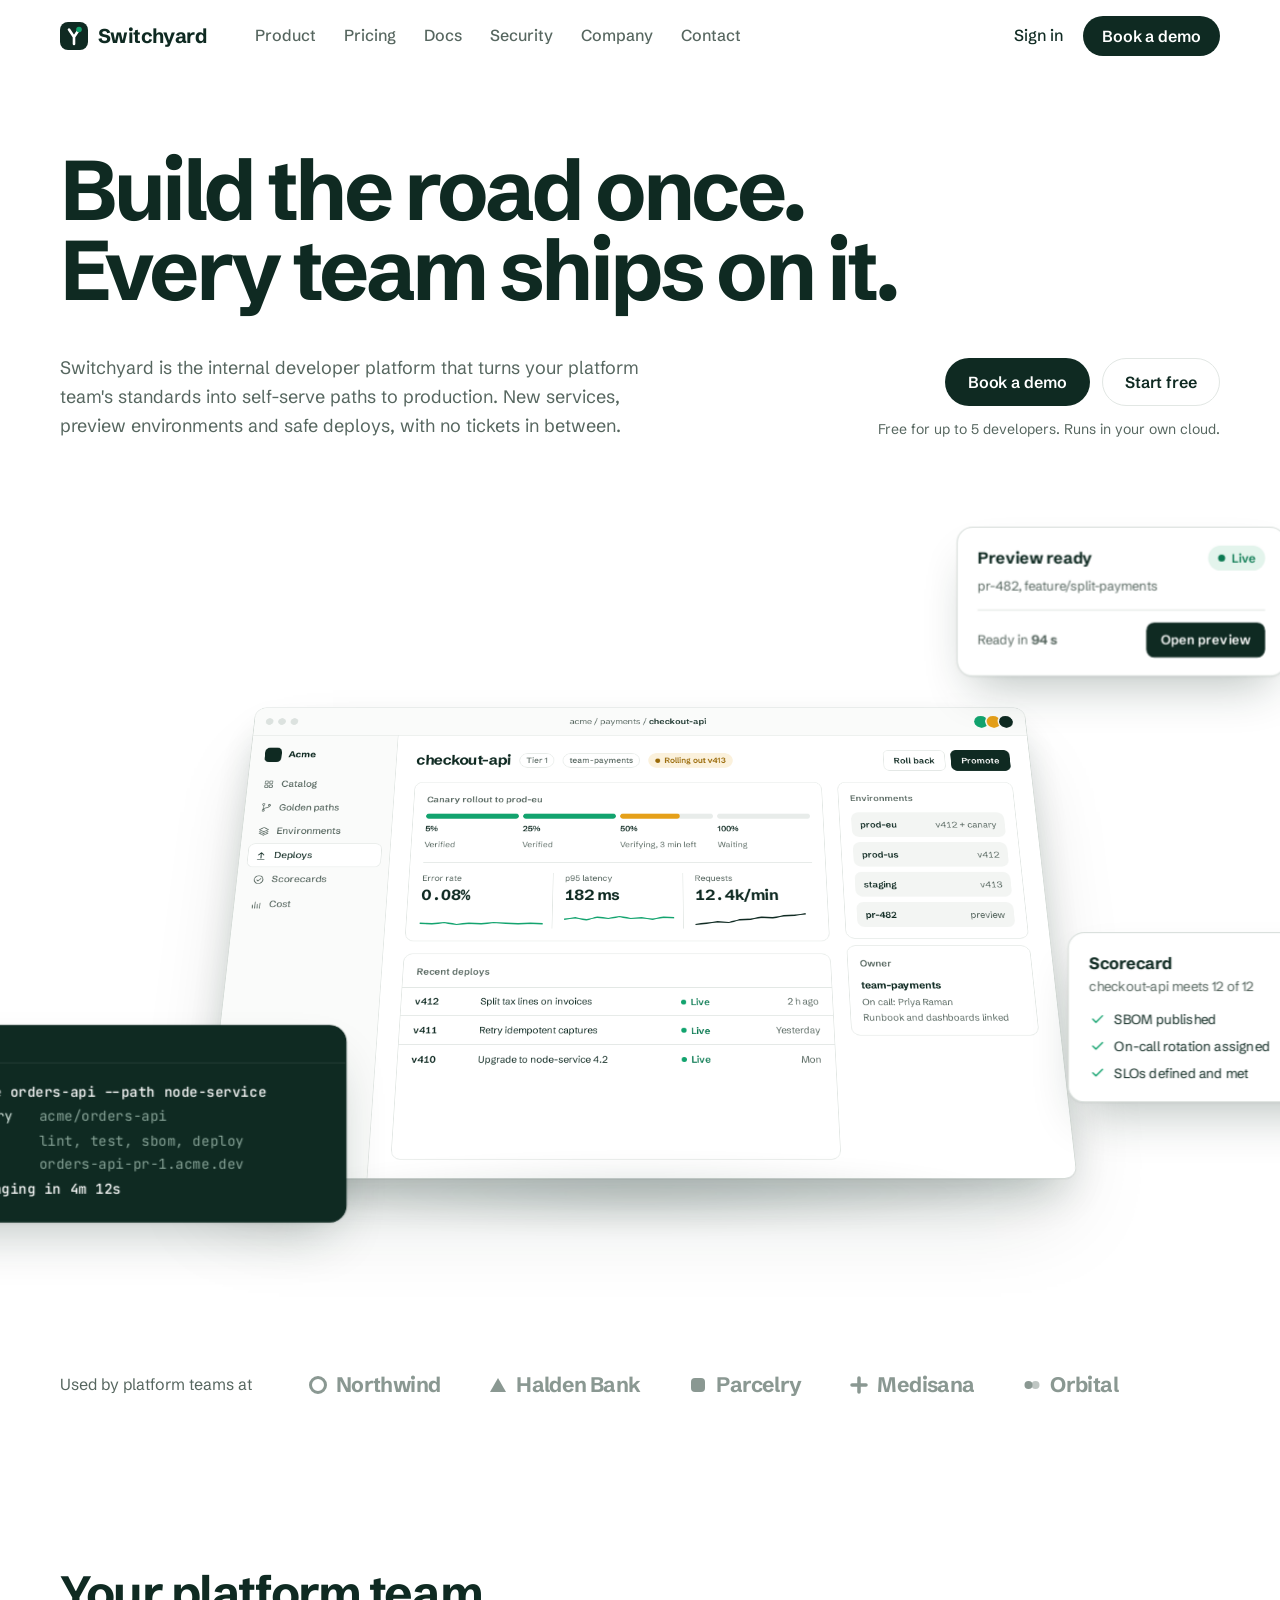
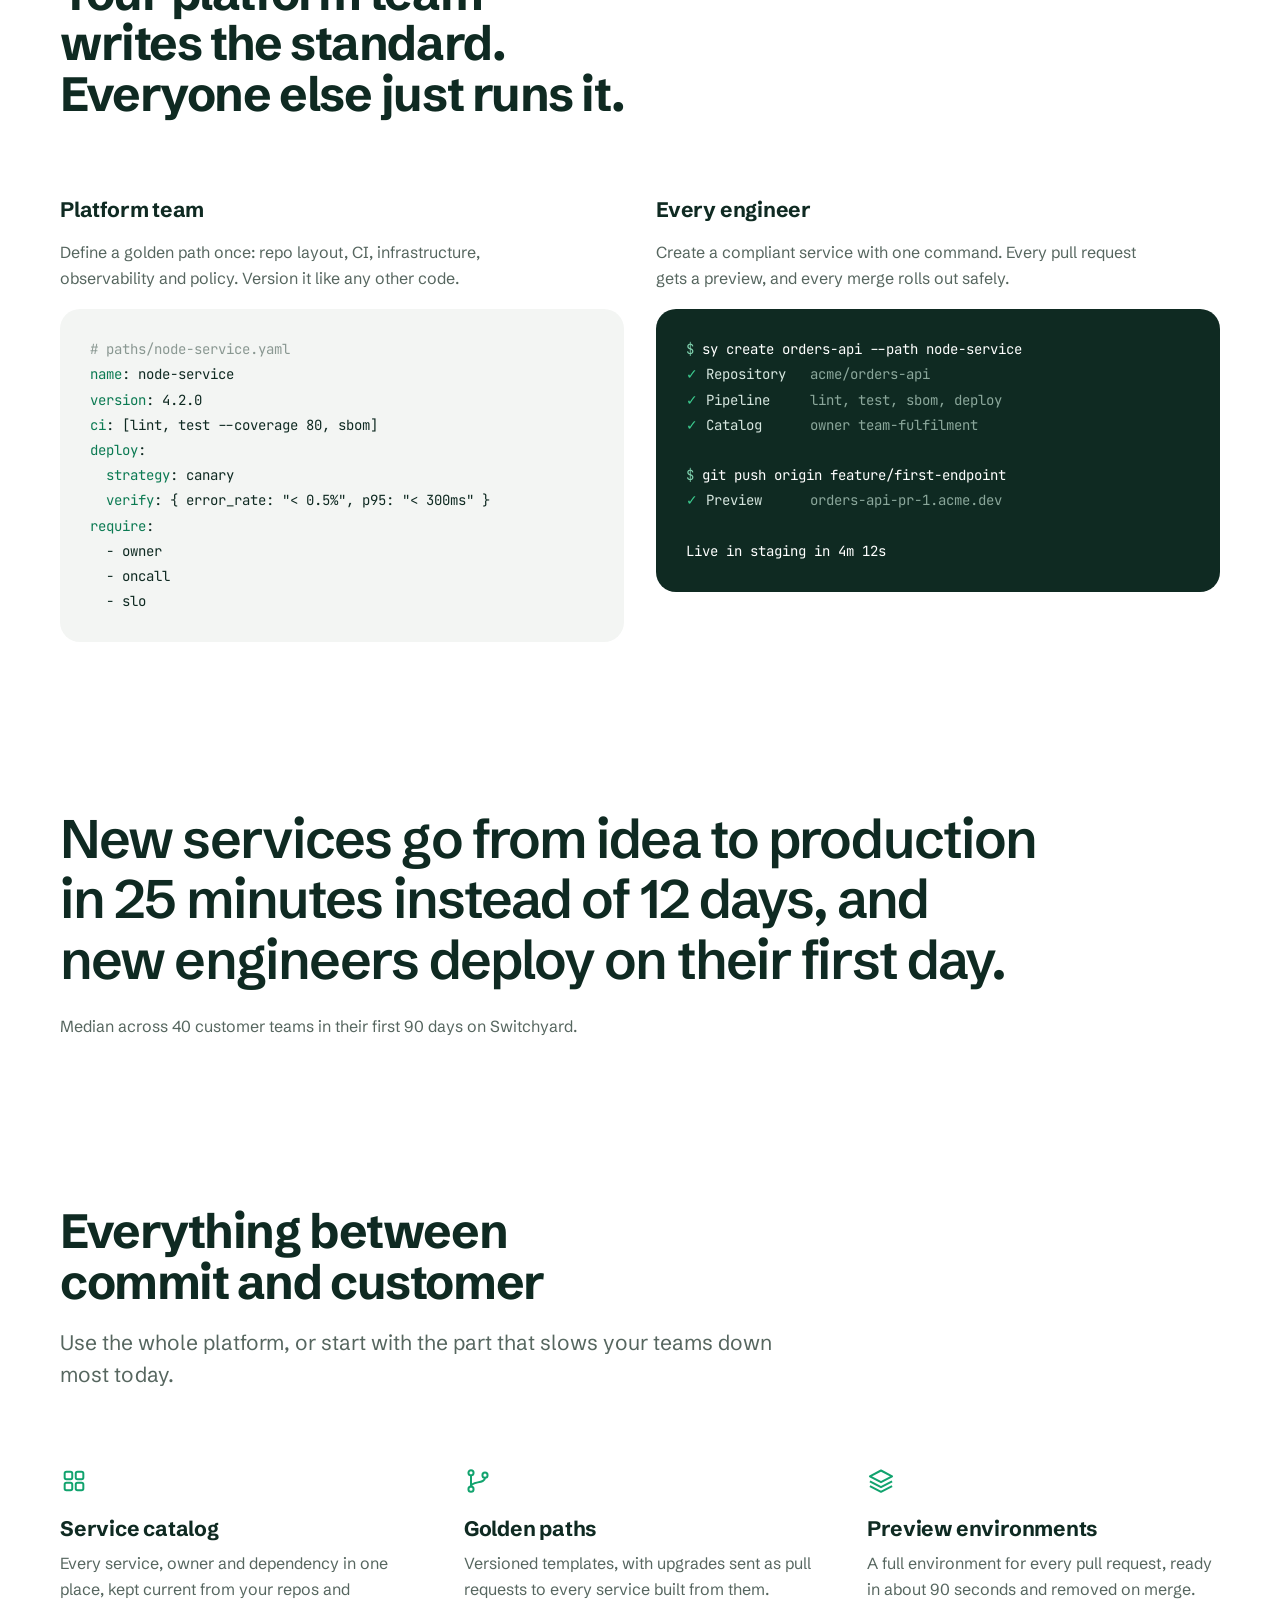
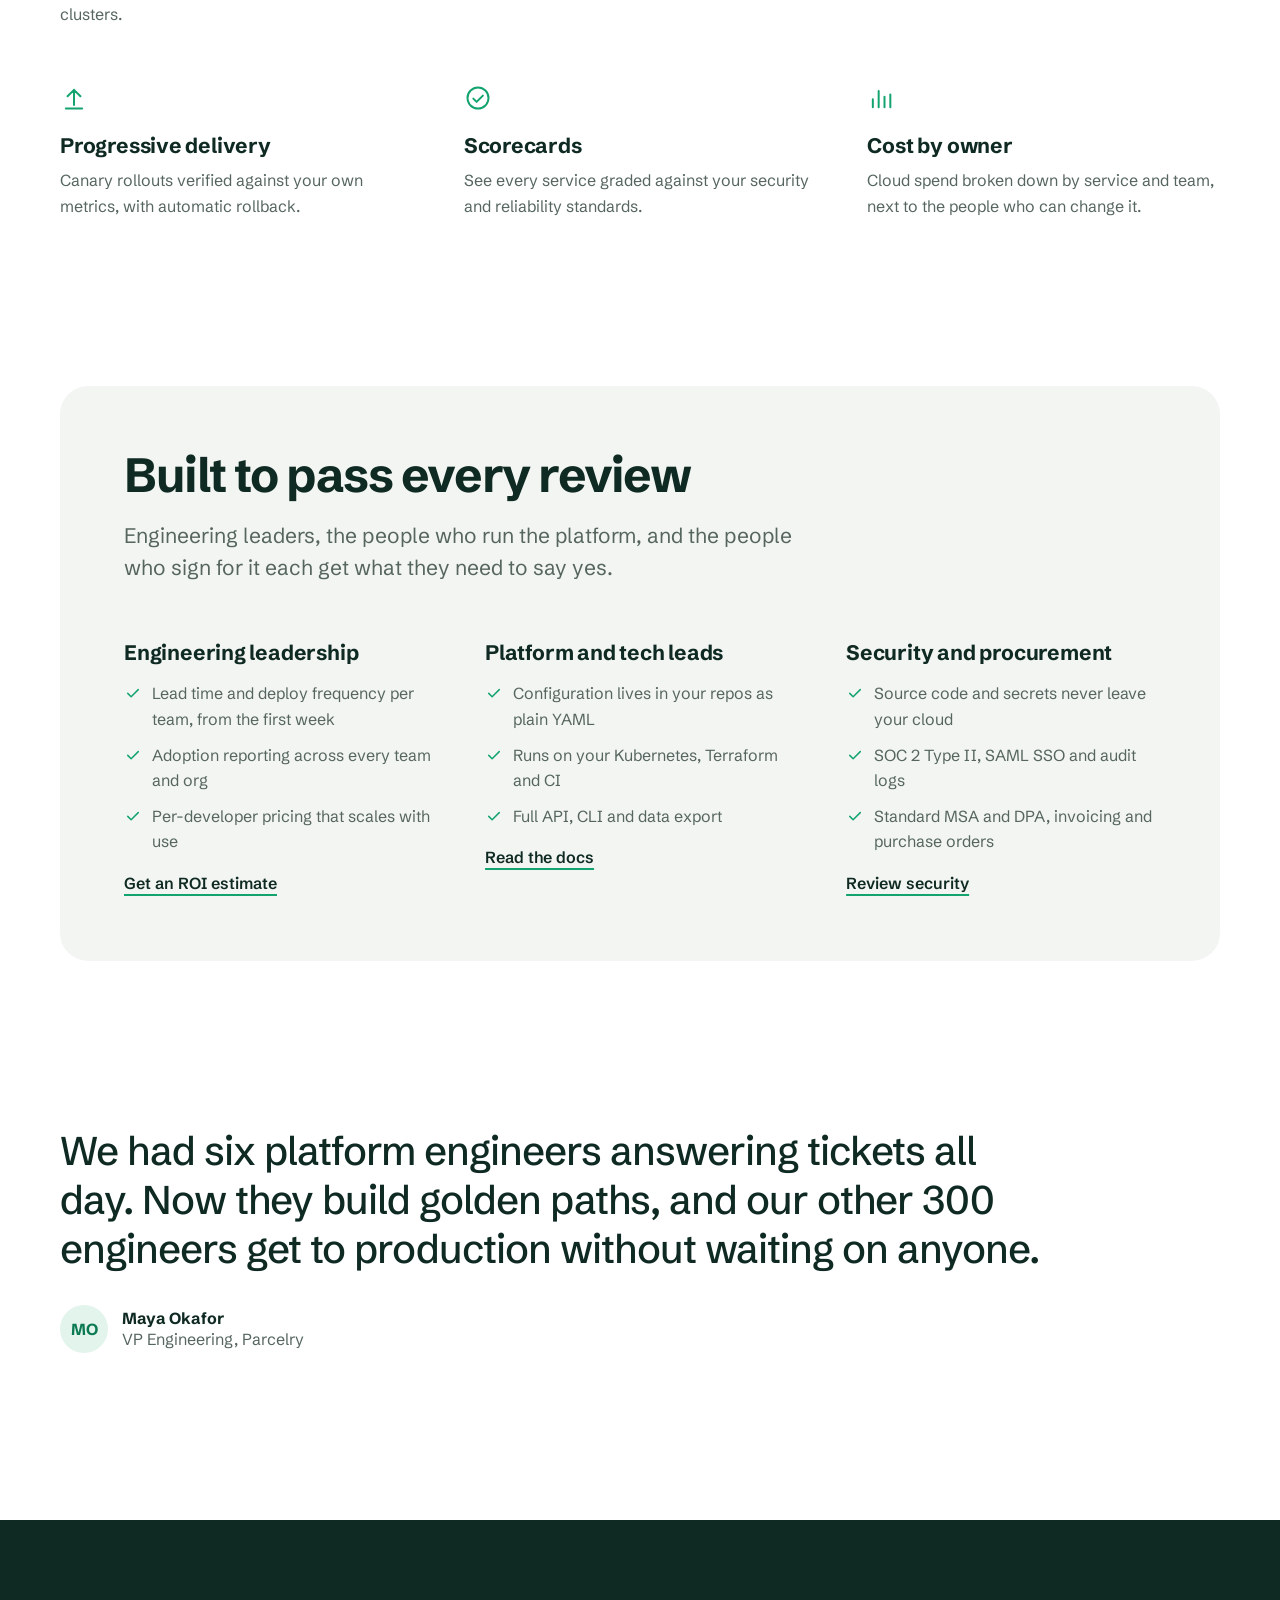
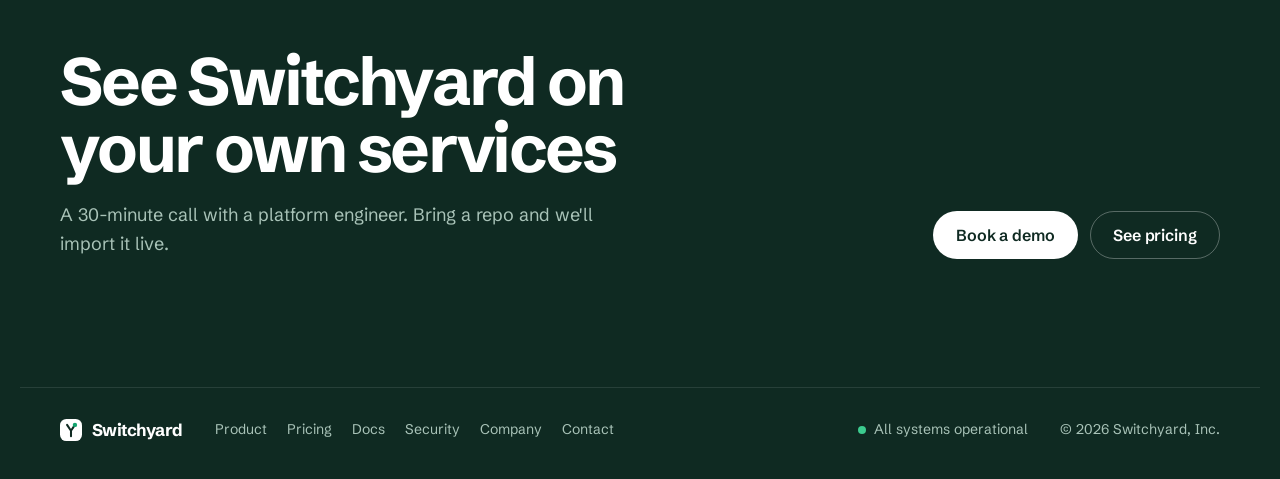
==== commit 6e36a8ac: "Replace marketing site with new Switchyard homepage Removes the previous seven-page transit-map site" ====
--- a/site/index.html
+++ b/site/index.html
@@ -3,286 +3,336 @@
 <head>
 <meta charset="utf-8">
 <meta name="viewport" content="width=device-width, initial-scale=1">
-<link rel="icon" href="assets/img/mark.svg" type="image/svg+xml">
+<title>Switchyard, the internal developer platform</title>
+<meta name="description" content="Switchyard turns your platform team's standards into self-serve paths to production: new services, preview environments and safe deploys without tickets.">
+<link rel="icon" href="assets/mark.svg" type="image/svg+xml">
 <link rel="preconnect" href="https://fonts.googleapis.com">
 <link rel="preconnect" href="https://fonts.gstatic.com" crossorigin>
-<link href="https://fonts.googleapis.com/css2?family=Barlow+Semi+Condensed:wght@600;700&family=Barlow:wght@400;500;600;700&family=IBM+Plex+Mono:wght@400;500&display=swap" rel="stylesheet">
-<link rel="stylesheet" href="assets/css/styles.css">
-<title>Switchyard, the internal developer platform</title>
-<meta name="description" content="Switchyard gives engineers self-serve services, preview environments and deploys on paved paths your platform team defines.">
+<link href="https://fonts.googleapis.com/css2?family=Schibsted+Grotesk:wght@400;500;600;700&family=JetBrains+Mono:wght@400;500&display=swap" rel="stylesheet">
+<link rel="stylesheet" href="assets/styles.css">
 </head>
-<body data-page="home">
+<body>
+<svg width="0" height="0" style="position:absolute" aria-hidden="true">
+  <defs>
+    <g id="i-catalog" fill="none" stroke="currentColor" stroke-width="1.7" stroke-linejoin="round"><rect x="4" y="4" width="6.5" height="6.5" rx="1.5"/><rect x="13.5" y="4" width="6.5" height="6.5" rx="1.5"/><rect x="4" y="13.5" width="6.5" height="6.5" rx="1.5"/><rect x="13.5" y="13.5" width="6.5" height="6.5" rx="1.5"/></g>
+    <g id="i-paths" fill="none" stroke="currentColor" stroke-width="1.7" stroke-linecap="round"><circle cx="6" cy="5" r="2.2"/><circle cx="6" cy="19" r="2.2"/><circle cx="18" cy="7" r="2.2"/><path d="M6 7.2v9.6M18 9.2c0 5.5-12 2.5-12 7.6"/></g>
+    <g id="i-envs" fill="none" stroke="currentColor" stroke-width="1.7" stroke-linejoin="round"><path d="M12 3 2.5 8 12 13l9.5-5L12 3Z"/><path d="M2.5 12.3 12 17.3l9.5-5M2.5 16.3 12 21.3l9.5-5"/></g>
+    <g id="i-deploy" fill="none" stroke="currentColor" stroke-width="1.7" stroke-linecap="round" stroke-linejoin="round"><path d="M12 18V5M6.5 10.5 12 5l5.5 5.5M5 21h14"/></g>
+    <g id="i-score" fill="none" stroke="currentColor" stroke-width="1.7" stroke-linecap="round" stroke-linejoin="round"><circle cx="12" cy="12" r="9"/><path d="m8 12.5 2.8 2.8L16.2 10"/></g>
+    <g id="i-cost" fill="none" stroke="currentColor" stroke-width="1.7" stroke-linecap="round"><path d="M5 20v-7M10 20V6M15 20v-9M20 20V9"/></g>
+    <g id="i-gear" fill="none" stroke="currentColor" stroke-width="1.7" stroke-linecap="round"><circle cx="12" cy="12" r="3"/><path d="M12 2.5v3M12 18.5v3M2.5 12h3M18.5 12h3M5.3 5.3l2.1 2.1M16.6 16.6l2.1 2.1M5.3 18.7l2.1-2.1M16.6 7.4l2.1-2.1"/></g>
+    <g id="i-check" fill="none" stroke="currentColor" stroke-width="2" stroke-linecap="round" stroke-linejoin="round"><path d="m5 12.5 4.5 4.5L19 7.5"/></g>
+    <g id="i-mark-light"><rect width="28" height="28" rx="8" fill="#fff"/><path d="M14 22v-7M14 15 9 7.5M14 15l5-7.5" fill="none" stroke="#0F2A22" stroke-width="2.6" stroke-linecap="round"/><circle cx="19" cy="7.5" r="2.8" fill="#12A36E"/></g>
+    <g id="i-mark"><rect width="28" height="28" rx="8" fill="#0F2A22"/><path d="M14 22v-7M14 15 9 7.5M14 15l5-7.5" fill="none" stroke="#fff" stroke-width="2.6" stroke-linecap="round"/><circle cx="19" cy="7.5" r="2.8" fill="#12A36E"/></g>
+  </defs>
+</svg>
+
 <a class="skip" href="#main">Skip to content</a>
-<header class="site-header">
-  <div class="wrap site-header__inner">
-    <a class="brand" href="index.html" aria-label="Switchyard home">
-      <svg class="brand__mark" viewBox="0 0 30 30" aria-hidden="true"><rect width="30" height="30" rx="7" fill="#14213D"/><path d="M10 26V15M10 15V4M10 15l9-9" fill="none" stroke="#fff" stroke-width="3.2" stroke-linecap="round" stroke-linejoin="round"/><circle cx="21" cy="6" r="3" fill="#F0A202"/></svg>
-      <span class="brand__name">Switchyard</span>
-    </a>
-    <button class="menu-toggle" type="button" aria-expanded="false" aria-label="Open menu">
-      <svg width="20" height="14" viewBox="0 0 20 14" aria-hidden="true"><path d="M0 1h20M0 7h20M0 13h20" stroke="currentColor" stroke-width="2"/></svg>
-    </button>
+
+<header class="header">
+  <div class="wrap header__row">
+    <a class="brand" href="index.html" aria-label="Switchyard home"><svg viewBox="0 0 28 28" aria-hidden="true"><use href="#i-mark"/></svg>Switchyard</a>
+    <button class="menu-btn" type="button" aria-expanded="false" aria-label="Open menu"><svg width="18" height="12" viewBox="0 0 18 12" aria-hidden="true"><path d="M0 1h18M0 6h18M0 11h18" stroke="currentColor" stroke-width="1.8"/></svg></button>
     <nav class="nav" aria-label="Main">
-      <a href="features.html" data-page="features">Product</a>
-      <a href="pricing.html" data-page="pricing">Pricing</a>
-      <a href="docs.html" data-page="docs">Docs</a>
-      <a href="security.html" data-page="security">Security</a>
-      <a href="about.html" data-page="about">Company</a>
-      <a href="contact.html" data-page="contact">Contact</a>
+      <a href="product.html">Product</a>
+      <a href="pricing.html">Pricing</a>
+      <a href="docs.html">Docs</a>
+      <a href="security.html">Security</a>
+      <a href="company.html">Company</a>
+      <a href="contact.html">Contact</a>
     </nav>
-    <div class="header-actions">
+    <div class="header__actions">
       <a class="signin" href="#">Sign in</a>
-      <a class="btn btn--primary" href="contact.html?topic=demo">Book a demo</a>
+      <a class="btn btn--solid" href="contact.html">Book a demo</a>
     </div>
   </div>
 </header>
+
 <main id="main">
-
-  <section class="hero" id="hero">
-    <div class="wrap hero__grid">
-      <div class="hero__copy">
-        <h1>Every service on a paved track to production</h1>
-        <p class="lead">Switchyard is the internal developer platform that gives engineers new services, preview environments and safe deploys on their own, on paths your platform team defines once.</p>
-        <div class="btn-row">
-          <a class="btn btn--primary" href="contact.html?topic=demo">Book a demo</a>
-          <a class="btn btn--secondary" href="pricing.html">Start free for 5 developers</a>
-        </div>
-        <p class="hero__note">Runs in your cloud. SOC 2 Type II. SAML SSO on every paid plan.</p>
-      </div>
-      <div class="hero__media">
-        <div class="parallax" id="hero-scene">
-          <img class="parallax__fallback" src="assets/parallax/hero-network.svg" alt="">
-        </div>
-      </div>
-    </div>
-  </section>
-
-  <section class="section--tight">
-    <div class="wrap logos" aria-label="Customers">
-      <p class="logos__label">Platform teams at 140 engineering orgs run on Switchyard</p>
-      <span class="logo-word"><svg viewBox="0 0 20 20" aria-hidden="true"><circle cx="10" cy="10" r="8" fill="none" stroke="currentColor" stroke-width="3"/></svg>Northwind</span>
-      <span class="logo-word"><svg viewBox="0 0 20 20" aria-hidden="true"><path d="M2 18 10 2l8 16z" fill="currentColor"/></svg>Halden Bank</span>
-      <span class="logo-word"><svg viewBox="0 0 20 20" aria-hidden="true"><rect x="2" y="2" width="16" height="16" rx="3" fill="currentColor"/></svg>Parcelry</span>
-      <span class="logo-word"><svg viewBox="0 0 20 20" aria-hidden="true"><path d="M2 10h16M10 2v16" stroke="currentColor" stroke-width="4"/></svg>Medisana Labs</span>
-      <span class="logo-word"><svg viewBox="0 0 20 20" aria-hidden="true"><path d="M2 16 8 4l4 8 2-4 4 8z" fill="currentColor"/></svg>Fjell</span>
-      <span class="logo-word"><svg viewBox="0 0 20 20" aria-hidden="true"><circle cx="6" cy="10" r="4" fill="currentColor"/><circle cx="14" cy="10" r="4" fill="currentColor"/></svg>Orbital Freight</span>
-    </div>
-  </section>
-
-  <section class="section section--steel">
-    <div class="wrap">
-      <div class="section-head">
-        <h2>The timetable, before and after</h2>
-        <p class="lead">What routine engineering work takes when it goes through tickets, compared with self-serve on Switchyard.</p>
-      </div>
-      <table class="timetable">
-        <caption>Median times across 40 customer teams, measured in their first 90 days on Switchyard.</caption>
-        <thead>
-          <tr><th scope="col">Task</th><th scope="col">Before</th><th scope="col">With Switchyard</th></tr>
-        </thead>
-        <tbody>
-          <tr><td>New service, from idea to first production deploy</td><td class="before"><span class="signal signal--red" aria-hidden="true"></span>12 days</td><td class="after"><span class="signal signal--green" aria-hidden="true"></span>25 minutes</td></tr>
-          <tr><td>Preview environment for a pull request</td><td class="before"><span class="signal signal--red" aria-hidden="true"></span>Half a day, by ticket</td><td class="after"><span class="signal signal--green" aria-hidden="true"></span>94 seconds</td></tr>
-          <tr><td>Find who owns a failing service</td><td class="before"><span class="signal signal--red" aria-hidden="true"></span>A Slack thread</td><td class="after"><span class="signal signal--green" aria-hidden="true"></span>One search</td></tr>
-          <tr><td>Roll a base image patch to every service</td><td class="before"><span class="signal signal--red" aria-hidden="true"></span>A sprint</td><td class="after"><span class="signal signal--green" aria-hidden="true"></span>One pull request</td></tr>
-          <tr><td>New engineer ships to production</td><td class="before"><span class="signal signal--red" aria-hidden="true"></span>Week three</td><td class="after"><span class="signal signal--green" aria-hidden="true"></span>Day one</td></tr>
-        </tbody>
-      </table>
-    </div>
-  </section>
-
-  <section class="section">
-    <div class="wrap">
-      <div class="section-head">
-        <h2>One route from commit to customer</h2>
-        <p class="lead">Your platform team sets the route. Every engineer follows it without asking for access, waiting on a queue, or copying last year's pipeline.</p>
-      </div>
-      <ol class="route">
-        <li><span class="route__stop" aria-hidden="true"></span><h3>Pick a golden path</h3><p>Choose a template for the kind of service you need. Repo, CI, infrastructure and dashboards come with it.</p></li>
-        <li><span class="route__stop" aria-hidden="true"></span><h3>Push your code</h3><p>Builds, tests, SBOMs and policy checks run the same way for every team, in your cloud.</p></li>
-        <li><span class="route__stop" aria-hidden="true"></span><h3>Preview every pull request</h3><p>Each pull request gets a full environment with seeded data and a link reviewers can open.</p></li>
-        <li><span class="route__stop" aria-hidden="true"></span><h3>Promote to production</h3><p>Canary, verify and roll out by region, with automatic rollback when error budgets slip.</p></li>
-      </ol>
-    </div>
-  </section>
-
-  <section class="section section--steel" id="path-scene-wrap">
-    <div class="wrap split">
-      <div class="section-head section-head--flush">
-        <h2>Write the standard once. Every new service inherits it.</h2>
-        <p class="lead">Golden paths are versioned templates your platform team owns. Update one, and Switchyard opens upgrade pull requests on every service built from it.</p>
-        <p><a href="features.html#templates">How golden paths work</a></p>
-      </div>
-      <div class="scene-frame">
-        <div class="parallax" id="path-scene">
-          <img class="parallax__fallback" src="assets/parallax/path-template.svg" alt="" style="object-fit:contain">
-        </div>
-      </div>
-    </div>
-  </section>
-
-  <section class="section">
-    <div class="wrap split">
+  <section class="hero">
+    <div class="wrap">
+      <div class="hero__head">
+        <h1><span>Build the road once.</span> <span>Every team ships on it.</span></h1>
+        <div class="hero__row">
+          <p>Switchyard is the internal developer platform that turns your platform team's standards into self-serve paths to production. New services, preview environments and safe deploys, with no tickets in between.</p>
+          <div class="hero__cta">
+            <div class="btn-row">
+              <a class="btn btn--solid" href="contact.html">Book a demo</a>
+              <a class="btn btn--line" href="pricing.html">Start free</a>
+            </div>
+            <p class="hero__note">Free for up to 5 developers. Runs in your own cloud.</p>
+          </div>
+        </div>
+      </div>
+    </div>
+
+    <div class="wrap stage" id="stage">
+      <div class="stage__frame" role="img" aria-label="The Switchyard app showing a canary rollout of checkout-api at 50 percent with healthy metrics, alongside a ready preview environment, an A grade scorecard, and a terminal creating a new service in about four minutes.">
+        <div class="rig" aria-hidden="true">
+          <div class="floor" data-layer="floor"></div>
+
+          <div class="win" data-layer="win">
+            <div class="win__body">
+              <div class="ui-bar">
+                <span class="ui-dots"><i></i><i></i><i></i></span>
+                <span class="ui-crumbs">acme / payments / <b>checkout-api</b></span>
+                <span class="ui-people"><i style="--c:#12A36E"></i><i style="--c:#E5A019"></i><i style="--c:#0F2A22"></i></span>
+              </div>
+              <div class="ui-main">
+                <div class="ui-side">
+                  <div class="ui-org"><i></i>Acme</div>
+                  <span class="ui-nav"><svg viewBox="0 0 24 24"><use href="#i-catalog"/></svg>Catalog</span>
+                  <span class="ui-nav"><svg viewBox="0 0 24 24"><use href="#i-paths"/></svg>Golden paths</span>
+                  <span class="ui-nav"><svg viewBox="0 0 24 24"><use href="#i-envs"/></svg>Environments</span>
+                  <span class="ui-nav is-on"><svg viewBox="0 0 24 24"><use href="#i-deploy"/></svg>Deploys</span>
+                  <span class="ui-nav"><svg viewBox="0 0 24 24"><use href="#i-score"/></svg>Scorecards</span>
+                  <span class="ui-nav"><svg viewBox="0 0 24 24"><use href="#i-cost"/></svg>Cost</span>
+                  <span class="ui-nav ui-nav--end"><svg viewBox="0 0 24 24"><use href="#i-gear"/></svg>Settings</span>
+                </div>
+                <div class="ui-content">
+                  <div class="ui-title">
+                    <h4>checkout-api</h4>
+                    <span class="ui-tag">Tier 1</span>
+                    <span class="ui-tag">team-payments</span>
+                    <span class="ui-pill ui-pill--amber">Rolling out v413</span>
+                    <span class="ui-actions"><span class="ui-btn">Roll back</span><span class="ui-btn ui-btn--dark">Promote</span></span>
+                  </div>
+
+                  <div class="ui-card ui-rollout">
+                    <h5>Canary rollout to prod-eu</h5>
+                    <div class="ui-track">
+                      <div class="ui-step" style="--fill:100%"><span></span><b>5%</b>Verified</div>
+                      <div class="ui-step" style="--fill:100%"><span></span><b>25%</b>Verified</div>
+                      <div class="ui-step is-live" style="--fill:64%"><span></span><b>50%</b>Verifying, 3 min left</div>
+                      <div class="ui-step"><span></span><b>100%</b>Waiting</div>
+                    </div>
+                    <div class="ui-metrics">
+                      <div class="ui-metric"><small>Error rate</small><strong>0.08%</strong>
+                        <svg viewBox="0 0 100 28" preserveAspectRatio="none"><polyline points="0,20 10,21 20,19 30,22 40,20 50,21 60,19 70,20 80,21 90,20 100,21" fill="none" stroke="#12A36E" stroke-width="1.8" vector-effect="non-scaling-stroke"/></svg></div>
+                      <div class="ui-metric"><small>p95 latency</small><strong>182 ms</strong>
+                        <svg viewBox="0 0 100 28" preserveAspectRatio="none"><polyline points="0,14 10,12 20,15 30,11 40,13 50,10 60,13 70,12 80,14 90,11 100,12" fill="none" stroke="#12A36E" stroke-width="1.8" vector-effect="non-scaling-stroke"/></svg></div>
+                      <div class="ui-metric"><small>Requests</small><strong>12.4k/min</strong>
+                        <svg viewBox="0 0 100 28" preserveAspectRatio="none"><polyline points="0,22 10,20 20,18 30,19 40,15 50,14 60,11 70,12 80,9 90,8 100,6" fill="none" stroke="#0F2A22" stroke-width="1.8" vector-effect="non-scaling-stroke"/></svg></div>
+                    </div>
+                  </div>
+
+                  <div class="ui-envs">
+                    <div class="ui-card" style="padding:16px">
+                      <h5>Environments</h5>
+                      <div style="display:grid; gap:8px">
+                        <div class="ui-env"><b>prod-eu</b><span>v412 + canary</span></div>
+                        <div class="ui-env"><b>prod-us</b><span>v412</span></div>
+                        <div class="ui-env"><b>staging</b><span>v413</span></div>
+                        <div class="ui-env"><b>pr-482</b><span>preview</span></div>
+                      </div>
+                    </div>
+                    <div class="ui-card" style="padding:16px">
+                      <h5>Owner</h5>
+                      <div style="display:grid; gap:4px; font-size:13px"><b style="font-size:14px">team-payments</b><span class="muted">On call: Priya Raman</span><span class="muted">Runbook and dashboards linked</span></div>
+                    </div>
+                  </div>
+
+                  <div class="ui-card ui-deploys">
+                    <h5>Recent deploys</h5>
+                    <table class="ui-table">
+                      <tr><td>v412</td><td>Split tax lines on invoices</td><td><span class="ui-ok">Live</span></td><td>2 h ago</td></tr>
+                      <tr><td>v411</td><td>Retry idempotent captures</td><td><span class="ui-ok">Live</span></td><td>Yesterday</td></tr>
+                      <tr><td>v410</td><td>Upgrade to node-service 4.2</td><td><span class="ui-ok">Live</span></td><td>Mon</td></tr>
+                    </table>
+                  </div>
+                </div>
+              </div>
+            </div>
+          </div>
+
+          <div class="p-preview" data-layer="preview">
+            <div class="panel">
+              <div class="panel__head"><strong>Preview ready</strong><span class="ui-pill ui-pill--jade">Live</span></div>
+              <p class="muted">pr-482, feature/split-payments</p>
+              <div class="panel__foot"><span class="muted">Ready in <b>94 s</b></span><span class="ui-btn ui-btn--dark">Open preview</span></div>
+            </div>
+          </div>
+
+          <div class="p-score" data-layer="score">
+            <div class="panel">
+              <div class="panel__head"><span><strong>Scorecard</strong><br><span class="muted">checkout-api meets 12 of 12</span></span><span class="grade">A</span></div>
+              <ul class="checks">
+                <li><svg viewBox="0 0 24 24"><use href="#i-check"/></svg>SBOM published</li>
+                <li><svg viewBox="0 0 24 24"><use href="#i-check"/></svg>On-call rotation assigned</li>
+                <li><svg viewBox="0 0 24 24"><use href="#i-check"/></svg>SLOs defined and met</li>
+              </ul>
+            </div>
+          </div>
+
+          <div class="p-term" data-layer="term">
+            <div class="panel panel--term">
+              <div class="term__bar"><i></i><i></i><i></i></div>
+<pre class="term"><span class="p">$</span> <span class="hi">sy create orders-api --path node-service</span>
+<span class="ok">✓</span> Repository   <span class="dim">acme/orders-api</span>
+<span class="ok">✓</span> Pipeline     <span class="dim">lint, test, sbom, deploy</span>
+<span class="ok">✓</span> Preview      <span class="dim">orders-api-pr-1.acme.dev</span>
+<span class="hi">Live in staging in 4m 12s</span></pre>
+            </div>
+          </div>
+        </div>
+      </div>
+    </div>
+  </section>
+
+  <section class="customers">
+    <div class="wrap customers__row">
+      <p>Used by platform teams at</p>
+      <span class="wordmark"><svg viewBox="0 0 20 20" aria-hidden="true"><circle cx="10" cy="10" r="7.5" fill="none" stroke="currentColor" stroke-width="3"/></svg>Northwind</span>
+      <span class="wordmark"><svg viewBox="0 0 20 20" aria-hidden="true"><path d="M2 17 10 3l8 14z" fill="currentColor"/></svg>Halden Bank</span>
+      <span class="wordmark"><svg viewBox="0 0 20 20" aria-hidden="true"><rect x="3" y="3" width="14" height="14" rx="4" fill="currentColor"/></svg>Parcelry</span>
+      <span class="wordmark"><svg viewBox="0 0 20 20" aria-hidden="true"><path d="M3 10h14M10 3v14" stroke="currentColor" stroke-width="3.5" stroke-linecap="round"/></svg>Medisana</span>
+      <span class="wordmark"><svg viewBox="0 0 20 20" aria-hidden="true"><circle cx="6.5" cy="10" r="4" fill="currentColor"/><circle cx="13.5" cy="10" r="4" fill="currentColor" opacity=".55"/></svg>Orbital</span>
+    </div>
+  </section>
+
+  <section class="section">
+    <div class="wrap">
+      <div class="section-intro">
+        <h2>Your platform team writes the standard. Everyone else just runs it.</h2>
+      </div>
+      <div class="pair">
+        <div class="pair__item">
+          <h3>Platform team</h3>
+          <p>Define a golden path once: repo layout, CI, infrastructure, observability and policy. Version it like any other code.</p>
+<pre class="code code--light"><span class="c"># paths/node-service.yaml</span>
+<span class="k">name</span>: node-service
+<span class="k">version</span>: 4.2.0
+<span class="k">ci</span>: [lint, test --coverage 80, sbom]
+<span class="k">deploy</span>:
+  <span class="k">strategy</span>: canary
+  <span class="k">verify</span>: { error_rate: "&lt; 0.5%", p95: "&lt; 300ms" }
+<span class="k">require</span>:
+  - owner
+  - oncall
+  - slo</pre>
+        </div>
+        <div class="pair__item">
+          <h3>Every engineer</h3>
+          <p>Create a compliant service with one command. Every pull request gets a preview, and every merge rolls out safely.</p>
+<pre class="code code--dark"><span class="p">$</span> <span class="hi">sy create orders-api --path node-service</span>
+<span class="ok">✓</span> Repository   <span class="dim">acme/orders-api</span>
+<span class="ok">✓</span> Pipeline     <span class="dim">lint, test, sbom, deploy</span>
+<span class="ok">✓</span> Catalog      <span class="dim">owner team-fulfilment</span>
+
+<span class="p">$</span> <span class="hi">git push origin feature/first-endpoint</span>
+<span class="ok">✓</span> Preview      <span class="dim">orders-api-pr-1.acme.dev</span>
+
+<span class="hi">Live in staging in 4m 12s</span></pre>
+        </div>
+      </div>
+    </div>
+  </section>
+
+  <section class="section">
+    <div class="wrap">
+      <div class="statement">
+        <p>New services go from idea to production in 25 minutes instead of 12 days, and new engineers deploy on their first day.</p>
+        <p>Median across 40 customer teams in their first 90 days on Switchyard.</p>
+      </div>
+    </div>
+  </section>
+
+  <section class="section">
+    <div class="wrap">
+      <div class="section-intro">
+        <h2>Everything between commit and customer</h2>
+        <p>Use the whole platform, or start with the part that slows your teams down most today.</p>
+      </div>
+      <div class="caps">
+        <div class="cap"><svg viewBox="0 0 24 24" aria-hidden="true"><use href="#i-catalog"/></svg><h3>Service catalog</h3><p>Every service, owner and dependency in one place, kept current from your repos and clusters.</p></div>
+        <div class="cap"><svg viewBox="0 0 24 24" aria-hidden="true"><use href="#i-paths"/></svg><h3>Golden paths</h3><p>Versioned templates, with upgrades sent as pull requests to every service built from them.</p></div>
+        <div class="cap"><svg viewBox="0 0 24 24" aria-hidden="true"><use href="#i-envs"/></svg><h3>Preview environments</h3><p>A full environment for every pull request, ready in about 90 seconds and removed on merge.</p></div>
+        <div class="cap"><svg viewBox="0 0 24 24" aria-hidden="true"><use href="#i-deploy"/></svg><h3>Progressive delivery</h3><p>Canary rollouts verified against your own metrics, with automatic rollback.</p></div>
+        <div class="cap"><svg viewBox="0 0 24 24" aria-hidden="true"><use href="#i-score"/></svg><h3>Scorecards</h3><p>See every service graded against your security and reliability standards.</p></div>
+        <div class="cap"><svg viewBox="0 0 24 24" aria-hidden="true"><use href="#i-cost"/></svg><h3>Cost by owner</h3><p>Cloud spend broken down by service and team, next to the people who can change it.</p></div>
+      </div>
+    </div>
+  </section>
+
+  <section class="section">
+    <div class="wrap">
+      <div class="reviews">
+        <div class="section-intro">
+          <h2>Built to pass every review</h2>
+          <p>Engineering leaders, the people who run the platform, and the people who sign for it each get what they need to say yes.</p>
+        </div>
+        <div class="reviews__grid">
+          <div class="review">
+            <h3>Engineering leadership</h3>
+            <ul>
+              <li><svg viewBox="0 0 24 24" aria-hidden="true"><use href="#i-check"/></svg>Lead time and deploy frequency per team, from the first week</li>
+              <li><svg viewBox="0 0 24 24" aria-hidden="true"><use href="#i-check"/></svg>Adoption reporting across every team and org</li>
+              <li><svg viewBox="0 0 24 24" aria-hidden="true"><use href="#i-check"/></svg>Per-developer pricing that scales with use</li>
+            </ul>
+            <a href="contact.html">Get an ROI estimate</a>
+          </div>
+          <div class="review">
+            <h3>Platform and tech leads</h3>
+            <ul>
+              <li><svg viewBox="0 0 24 24" aria-hidden="true"><use href="#i-check"/></svg>Configuration lives in your repos as plain YAML</li>
+              <li><svg viewBox="0 0 24 24" aria-hidden="true"><use href="#i-check"/></svg>Runs on your Kubernetes, Terraform and CI</li>
+              <li><svg viewBox="0 0 24 24" aria-hidden="true"><use href="#i-check"/></svg>Full API, CLI and data export</li>
+            </ul>
+            <a href="docs.html">Read the docs</a>
+          </div>
+          <div class="review">
+            <h3>Security and procurement</h3>
+            <ul>
+              <li><svg viewBox="0 0 24 24" aria-hidden="true"><use href="#i-check"/></svg>Source code and secrets never leave your cloud</li>
+              <li><svg viewBox="0 0 24 24" aria-hidden="true"><use href="#i-check"/></svg>SOC 2 Type II, SAML SSO and audit logs</li>
+              <li><svg viewBox="0 0 24 24" aria-hidden="true"><use href="#i-check"/></svg>Standard MSA and DPA, invoicing and purchase orders</li>
+            </ul>
+            <a href="security.html">Review security</a>
+          </div>
+        </div>
+      </div>
+    </div>
+  </section>
+
+  <section class="section">
+    <div class="wrap">
+      <figure class="quote">
+        <blockquote>We had six platform engineers answering tickets all day. Now they build golden paths, and our other 300 engineers get to production without waiting on anyone.</blockquote>
+        <figcaption><span class="avatar" aria-hidden="true">MO</span><span><strong>Maya Okafor</strong><span class="muted">VP Engineering, Parcelry</span></span></figcaption>
+      </figure>
+    </div>
+  </section>
+
+  <section class="close">
+    <div class="wrap close__inner">
       <div>
-        <div class="section-head" style="margin-bottom:32px">
-          <h2>Six lines, one platform</h2>
-          <p class="lead">Use the whole system or start with the line that hurts most today.</p>
-        </div>
-        <ul class="lines">
-          <li style="--c: var(--line-catalog)"><span class="lines__swatch" aria-hidden="true"></span><div><h3>Service catalog</h3><p>Every service, owner, dependency and runbook in one searchable place, kept current from your repos.</p></div></li>
-          <li style="--c: var(--line-templates)"><span class="lines__swatch" aria-hidden="true"></span><div><h3>Golden paths</h3><p>Versioned templates for services, jobs and infrastructure, with upgrades delivered as pull requests.</p></div></li>
-          <li style="--c: var(--line-envs)"><span class="lines__swatch" aria-hidden="true"></span><div><h3>Environments</h3><p>Preview, staging and production on your Kubernetes clusters, created and torn down automatically.</p></div></li>
-          <li style="--c: var(--line-pipelines)"><span class="lines__swatch" aria-hidden="true"></span><div><h3>Deploy pipelines</h3><p>Progressive delivery with policy gates, approvals and rollback, defined as code.</p></div></li>
-          <li style="--c: var(--line-scorecards)"><span class="lines__swatch" aria-hidden="true"></span><div><h3>Scorecards</h3><p>Grade services on security, reliability and ownership standards, and track them as they improve.</p></div></li>
-          <li style="--c: var(--line-cost)"><span class="lines__swatch" aria-hidden="true"></span><div><h3>Cost and ownership</h3><p>Cloud spend broken down by service and team, next to the people who can change it.</p></div></li>
-        </ul>
-      </div>
-      <div class="window" role="img" aria-label="The Switchyard service catalog, listing services with their owners, status and scorecard grades">
-        <div class="window__bar"><span class="window__dots" aria-hidden="true"><span></span><span></span><span></span></span><span class="window__title">Service catalog</span></div>
-        <div class="window__body">
-          <div class="window__side">
-            <span class="is-on" style="--c: var(--line-catalog)"><i></i>Catalog</span>
-            <span style="--c: var(--line-templates)"><i></i>Golden paths</span>
-            <span style="--c: var(--line-envs)"><i></i>Environments</span>
-            <span style="--c: var(--line-pipelines)"><i></i>Deploys</span>
-            <span style="--c: var(--line-scorecards)"><i></i>Scorecards</span>
-            <span style="--c: var(--line-cost)"><i></i>Cost</span>
-          </div>
-          <div class="window__main">
-            <div class="window__toolbar"><span class="window__search">Search 214 services</span><span class="window__chip">Team: Payments</span></div>
-            <table class="svc">
-              <thead><tr><th>Service</th><th>Owner</th><th>Status</th><th>Grade</th><th>Last deploy</th></tr></thead>
-              <tbody>
-                <tr><td>checkout-api</td><td>Payments</td><td><span class="status">Healthy</span></td><td><span class="grade grade--a">A</span></td><td>2 min ago</td></tr>
-                <tr><td>ledger</td><td>Payments</td><td><span class="status">Healthy</span></td><td><span class="grade grade--a">A</span></td><td>1 h ago</td></tr>
-                <tr><td>billing-worker</td><td>Payments</td><td><span class="status" style="--c: var(--line-envs)">Deploying</span></td><td><span class="grade grade--b">B</span></td><td>now</td></tr>
-                <tr><td>fraud-score</td><td>Risk</td><td><span class="status">Healthy</span></td><td><span class="grade grade--c">C</span></td><td>3 days ago</td></tr>
-                <tr><td>payouts</td><td>Payments</td><td><span class="status">Healthy</span></td><td><span class="grade grade--a">A</span></td><td>yesterday</td></tr>
-                <tr><td>refunds-api</td><td>Payments</td><td><span class="status">Healthy</span></td><td><span class="grade grade--b">B</span></td><td>4 h ago</td></tr>
-              </tbody>
-            </table>
-          </div>
-        </div>
-      </div>
-    </div>
-  </section>
-
-  <section class="section section--steel">
-    <div class="wrap">
-      <div class="section-head">
-        <h2>What each approver needs to say yes</h2>
-        <p class="lead">Buying a platform involves engineering leadership, the people who will run it, and the people who sign for it. Here's where each of them can start.</p>
-      </div>
-      <div class="approvers">
-        <div>
-          <h3>Engineering leadership</h3>
-          <ul>
-            <li>Lead time and deploy frequency, tracked per team from day one</li>
-            <li>Typical payback inside two quarters on platform headcount alone</li>
-            <li>Adoption reporting you can take to the board</li>
-          </ul>
-          <a href="contact.html?topic=demo">Get an ROI model for your org</a>
-        </div>
-        <div>
-          <h3>Platform and tech leads</h3>
-          <ul>
-            <li>Config as code in your repos, with no proprietary DSL</li>
-            <li>Runs on the Kubernetes, Terraform and CI you already have</li>
-            <li>Open API and CLI, with full export if you ever leave</li>
-          </ul>
-          <a href="docs.html">Read the docs</a>
-        </div>
-        <div>
-          <h3>Security and procurement</h3>
-          <ul>
-            <li>SOC 2 Type II and ISO 27001, report available under NDA</li>
-            <li>Source code never leaves your cloud</li>
-            <li>Standard MSA and DPA, annual invoicing, purchase orders accepted</li>
-          </ul>
-          <a href="security.html">Review security and compliance</a>
-        </div>
-      </div>
-    </div>
-  </section>
-
-  <section class="section">
-    <div class="wrap">
-      <figure class="quote" style="margin:0">
-        <blockquote>We had a platform team of six answering tickets all day. Now they ship golden paths, and the other 300 engineers don't wait on anyone to get to production.</blockquote>
-        <figcaption><span class="avatar" style="--c: var(--line-pipelines)" aria-hidden="true">MO</span><span><strong>Maya Okafor</strong><br><span class="muted">VP Engineering, Parcelry</span></span></figcaption>
-      </figure>
-    </div>
-  </section>
-
-  <section class="section section--ink">
-    <div class="wrap cta">
-      <div>
-        <h2>See your own services on Switchyard</h2>
-        <p class="lead">A 30-minute call with a platform engineer. Bring a repo; we'll import it live.</p>
+        <h2>See Switchyard on your own services</h2>
+        <p>A 30-minute call with a platform engineer. Bring a repo and we'll import it live.</p>
       </div>
       <div class="btn-row">
-        <a class="btn btn--light" href="contact.html?topic=demo">Book a demo</a>
-        <a class="btn btn--ghost-light" href="pricing.html">See pricing</a>
-      </div>
-    </div>
-  </section>
-
+        <a class="btn btn--light" href="contact.html">Book a demo</a>
+        <a class="btn btn--ghost" href="pricing.html">See pricing</a>
+      </div>
+    </div>
+  </section>
 </main>
-<footer class="site-footer">
-  <div class="wrap">
-    <div class="footer__grid">
-      <div class="footer__brand">
-        <a class="brand" href="index.html" aria-label="Switchyard home">
-          <svg class="brand__mark" viewBox="0 0 30 30" aria-hidden="true"><rect width="30" height="30" rx="7" fill="#fff"/><path d="M10 26V15M10 15V4M10 15l9-9" fill="none" stroke="#14213D" stroke-width="3.2" stroke-linecap="round" stroke-linejoin="round"/><circle cx="21" cy="6" r="3" fill="#F0A202"/></svg>
-          <span class="brand__name">Switchyard</span>
-        </a>
-        <p>The internal developer platform for teams that would rather ship than file tickets.</p>
-      </div>
-      <div>
-        <h4>Product</h4>
-        <ul>
-          <li><a href="features.html">Features</a></li>
-          <li><a href="pricing.html">Pricing</a></li>
-          <li><a href="features.html#integrations">Integrations</a></li>
-          <li><a href="#">Changelog</a></li>
-        </ul>
-      </div>
-      <div>
-        <h4>Developers</h4>
-        <ul>
-          <li><a href="docs.html">Documentation</a></li>
-          <li><a href="docs.html#install">CLI</a></li>
-          <li><a href="#">API reference</a></li>
-          <li><a href="#">Status</a></li>
-        </ul>
-      </div>
-      <div>
-        <h4>Trust</h4>
-        <ul>
-          <li><a href="security.html">Security</a></li>
-          <li><a href="security.html#compliance">Compliance</a></li>
-          <li><a href="security.html#subprocessors">Subprocessors</a></li>
-          <li><a href="contact.html?topic=security">Request documents</a></li>
-        </ul>
-      </div>
-      <div>
-        <h4>Company</h4>
-        <ul>
-          <li><a href="about.html">About</a></li>
-          <li><a href="about.html#careers">Careers</a></li>
-          <li><a href="contact.html">Contact</a></li>
-          <li><a href="#">Press kit</a></li>
-        </ul>
-      </div>
-    </div>
-    <div class="footer__base">
-      <span>&copy; 2026 Switchyard, Inc.</span>
-      <span><a href="#">Terms</a>&nbsp;&nbsp;&nbsp;<a href="#">Privacy</a>&nbsp;&nbsp;&nbsp;<a href="#">DPA</a></span>
-      <a class="status-pill" href="#">All systems operational</a>
-    </div>
+
+<footer class="footer">
+  <div class="wrap footer__inner">
+    <a class="brand" href="index.html" aria-label="Switchyard home"><svg viewBox="0 0 28 28" aria-hidden="true"><use href="#i-mark-light"/></svg>Switchyard</a>
+    <nav aria-label="Footer">
+      <a href="product.html">Product</a>
+      <a href="pricing.html">Pricing</a>
+      <a href="docs.html">Docs</a>
+      <a href="security.html">Security</a>
+      <a href="company.html">Company</a>
+      <a href="contact.html">Contact</a>
+    </nav>
+    <a class="status" href="#">All systems operational</a>
+    <span>&copy; 2026 Switchyard, Inc.</span>
   </div>
 </footer>
-<script src="assets/js/site.js" defer></script>
-<script type="module" src="assets/js/scenes.js"></script>
+
+<script src="assets/home.js" defer></script>
 </body>
 </html>
--- a/site/assets/styles.css
+++ b/site/assets/styles.css
@@ -0,0 +1,323 @@
+/* Switchyard homepage
+   One bold moment: the product stage in the hero. Everything else stays quiet. */
+
+:root {
+  --white: #FFFFFF;
+  --mist: #F3F5F3;        /* quiet surfaces */
+  --rule: #E2E7E4;        /* borders */
+  --evergreen: #0F2A22;   /* text and dark band */
+  --slate: #56665F;       /* secondary text */
+  --jade: #12A36E;        /* "build passed": the only accent */
+  --jade-ink: #0B7A52;    /* accent for small text on white */
+  --jade-tint: #E3F4EC;
+  --amber: #E5A019;       /* in-progress states inside the product UI only */
+
+  --font: "Schibsted Grotesk", "Helvetica Neue", Arial, sans-serif;
+  --mono: "JetBrains Mono", ui-monospace, Menlo, monospace;
+
+  /* Scale: 14 16 18 21 24 36 48 72 + display */
+  --t-14: 0.875rem;
+  --t-16: 1rem;
+  --t-18: 1.125rem;
+  --t-21: 1.3125rem;
+  --t-24: 1.5rem;
+  --t-36: clamp(1.75rem, 2.2vw + 1rem, 2.25rem);
+  --t-48: clamp(2.125rem, 3.2vw + 1rem, 3rem);
+  --t-display: clamp(3rem, 7.4vw, 6.5rem);
+
+  --wrap: 1240px;
+  --gutter: clamp(16px, 4vw, 40px);
+  --space: clamp(96px, 13vw, 176px);
+}
+
+*, *::before, *::after { box-sizing: border-box; }
+html { -webkit-text-size-adjust: 100%; }
+body {
+  margin: 0;
+  background: var(--white);
+  color: var(--evergreen);
+  font: 400 var(--t-18)/1.6 var(--font);
+  -webkit-font-smoothing: antialiased;
+  text-rendering: optimizeLegibility;
+}
+html, body { overflow-x: clip; }
+img, svg { display: block; max-width: 100%; }
+a { color: inherit; }
+p, h1, h2, h3, figure, blockquote { margin: 0; }
+h1, h2, h3 { font-weight: 700; letter-spacing: -0.02em; text-wrap: balance; }
+h2 { font-size: var(--t-48); line-height: 1.05; letter-spacing: -0.03em; }
+h3 { font-size: var(--t-21); line-height: 1.25; letter-spacing: -0.01em; }
+[hidden] { display: none !important; }
+
+:focus-visible { outline: 3px solid var(--jade); outline-offset: 3px; border-radius: 4px; }
+
+.wrap { width: 100%; max-width: var(--wrap); margin-inline: auto; padding-inline: var(--gutter); }
+.skip { position: absolute; left: -999px; top: 8px; z-index: 100; background: var(--evergreen); color: var(--white); padding: 10px 16px; border-radius: 8px; }
+.skip:focus { left: 8px; }
+.muted { color: var(--slate); }
+
+/* Buttons */
+.btn {
+  display: inline-flex; align-items: center; justify-content: center;
+  min-height: 48px; padding: 0 22px; border-radius: 999px;
+  font: 600 var(--t-16)/1 var(--font); letter-spacing: -0.005em;
+  text-decoration: none; border: 1.5px solid transparent; cursor: pointer;
+  transition: background-color .2s, color .2s, border-color .2s;
+}
+.btn--solid { background: var(--evergreen); color: var(--white); }
+.btn--solid:hover { background: #1B4235; }
+.btn--line { border-color: var(--rule); color: var(--evergreen); background: var(--white); }
+.btn--line:hover { border-color: var(--evergreen); }
+.btn--light { background: var(--white); color: var(--evergreen); }
+.btn--light:hover { background: var(--jade-tint); }
+.btn--ghost { color: var(--white); border-color: rgba(255,255,255,.3); }
+.btn--ghost:hover { border-color: var(--white); }
+.btn-row { display: flex; flex-wrap: wrap; gap: 12px; }
+
+/* Header */
+.header { position: sticky; top: 0; z-index: 50; background: rgba(255,255,255,.86); backdrop-filter: saturate(1.6) blur(14px); -webkit-backdrop-filter: saturate(1.6) blur(14px); border-bottom: 1px solid transparent; transition: border-color .2s; }
+.header.is-scrolled { border-bottom-color: var(--rule); }
+.header__row { display: flex; align-items: center; gap: 36px; height: 72px; }
+.brand { display: inline-flex; align-items: center; gap: 10px; text-decoration: none; font-weight: 700; font-size: 1.25rem; letter-spacing: -0.03em; }
+.brand svg { width: 28px; height: 28px; }
+.nav { display: flex; gap: 4px; margin-right: auto; }
+.nav a { text-decoration: none; font-size: var(--t-16); font-weight: 500; color: var(--slate); padding: 8px 12px; border-radius: 999px; transition: color .15s, background-color .15s; }
+.nav a:hover { color: var(--evergreen); background: var(--mist); }
+.nav a[aria-current="page"] { color: var(--evergreen); }
+.header__actions { display: flex; align-items: center; gap: 6px; }
+.header__actions .btn { min-height: 40px; padding: 0 18px; }
+.signin { text-decoration: none; font-size: var(--t-16); font-weight: 500; padding: 8px 14px; }
+.menu-btn { display: none; margin-left: auto; width: 44px; height: 44px; border-radius: 999px; border: 1.5px solid var(--rule); background: var(--white); color: var(--evergreen); cursor: pointer; }
+.menu-btn svg { margin: auto; }
+@media (max-width: 920px) {
+  .menu-btn { display: grid; place-items: center; }
+  .nav, .header__actions { display: none; }
+  .header.is-open { background: var(--white); border-bottom-color: var(--rule); }
+  .header.is-open .header__row { height: auto; flex-wrap: wrap; padding-block: 14px 20px; }
+  .header.is-open .nav { display: grid; order: 3; width: 100%; gap: 0; margin: 4px 0 0; }
+  .header.is-open .nav a { padding: 14px 0; border-radius: 0; border-bottom: 1px solid var(--rule); font-size: var(--t-18); color: var(--evergreen); }
+  .header.is-open .nav a:hover { background: none; }
+  .header.is-open .header__actions { display: flex; order: 4; width: 100%; padding-top: 12px; }
+  .header.is-open .header__actions .btn { flex: 1; min-height: 48px; }
+}
+
+/* Hero */
+.hero { padding-top: clamp(48px, 6vw, 88px); }
+.hero__head { display: grid; gap: clamp(28px, 3.5vw, 44px); }
+.hero h1 { font-size: clamp(3rem, 6.6vw, 6rem); line-height: 0.95; letter-spacing: -0.045em; font-weight: 700; }
+.hero h1 span { display: block; }
+.hero__row { display: grid; grid-template-columns: minmax(0, 34em) auto; justify-content: space-between; align-items: end; gap: 28px 48px; }
+.hero__row > p { font-size: var(--t-18); color: var(--slate); }
+.hero__cta { display: grid; gap: 12px; justify-items: end; }
+.hero__note { font-size: var(--t-14); color: var(--slate); }
+@media (max-width: 860px) {
+  .hero h1 span { display: inline; }
+  .hero__row { grid-template-columns: 1fr; }
+  .hero__cta { justify-items: start; }
+}
+
+/* Product stage: real UI in HTML, positioned in 3D by assets/home.js.
+   Without JS the layers sit in their final, upright positions. */
+.stage { position: relative; margin-top: clamp(32px, 4vw, 56px); padding-bottom: clamp(40px, 6vw, 80px); }
+.stage__frame { position: relative; width: 100%; aspect-ratio: 1280 / 820; perspective: calc(2200px * var(--s, 1)); perspective-origin: 50% 30%; }
+.rig {
+  position: absolute; left: 50%; top: 0; width: 1280px; height: 820px;
+  transform-origin: 50% 0; transform: translateX(-50%) scale3d(var(--s, 1), var(--s, 1), var(--s, 1));
+  transform-style: preserve-3d;
+}
+.rig > * { position: absolute; transform-style: preserve-3d; will-change: transform; }
+.floor {
+  left: 120px; right: 120px; bottom: 6px; height: 80px; border-radius: 50%;
+  background: radial-gradient(closest-side, rgba(15, 42, 34, 0.28), rgba(15, 42, 34, 0));
+  filter: blur(12px);
+}
+.win { left: 80px; top: 60px; width: 1120px; height: 700px; transform-origin: 50% 100%; }
+.p-preview { left: 900px; top: 18px; width: 330px; }
+.p-score { left: 960px; top: 420px; width: 300px; }
+.p-term { left: 20px; top: 470px; width: 430px; }
+
+/* One-time load sequence, played on inner elements so it never fights the scroll transforms */
+.win__body, .panel { animation: settle 1.1s cubic-bezier(.2, .7, .1, 1) both; }
+.p-preview .panel { animation-delay: .25s; }
+.p-score .panel { animation-delay: .4s; }
+.p-term .panel { animation-delay: .55s; }
+@keyframes settle { from { opacity: 0; transform: translateY(40px); } to { opacity: 1; transform: none; } }
+@media (prefers-reduced-motion: reduce) {
+  .win__body, .panel { animation: none; }
+}
+
+/* Product UI (design size; scaled with the rig) */
+.win__body {
+  width: 100%; height: 100%; background: var(--white); border-radius: 16px; overflow: hidden;
+  border: 1px solid #D5DCD8;
+  box-shadow: 0 1px 1px rgba(15,42,34,.06), 0 30px 60px -20px rgba(15,42,34,.28), 0 60px 120px -40px rgba(15,42,34,.22);
+  display: grid; grid-template-rows: 46px 1fr; font-size: 14px; line-height: 1.4; color: var(--evergreen);
+}
+.ui-bar { display: flex; align-items: center; gap: 16px; padding: 0 16px; border-bottom: 1px solid var(--rule); background: #FAFBFA; }
+.ui-dots { display: flex; gap: 7px; }
+.ui-dots i { width: 11px; height: 11px; border-radius: 50%; background: #DCE2DF; }
+.ui-crumbs { flex: 1; text-align: center; color: var(--slate); font-size: 13px; }
+.ui-crumbs b { color: var(--evergreen); font-weight: 600; }
+.ui-people { display: flex; }
+.ui-people i { width: 24px; height: 24px; border-radius: 50%; border: 2px solid #FAFBFA; margin-left: -6px; background: var(--c); }
+.ui-main { display: grid; grid-template-columns: 210px 1fr; min-height: 0; }
+.ui-side { border-right: 1px solid var(--rule); background: #FAFBFA; padding: 16px 12px; display: flex; flex-direction: column; gap: 2px; }
+.ui-org { display: flex; align-items: center; gap: 10px; font-weight: 700; padding: 4px 8px 16px; }
+.ui-org i { width: 24px; height: 24px; border-radius: 7px; background: var(--evergreen); }
+.ui-nav { display: flex; align-items: center; gap: 10px; padding: 8px 10px; border-radius: 8px; color: var(--slate); font-weight: 500; }
+.ui-nav svg { width: 16px; height: 16px; flex: none; }
+.ui-nav.is-on { background: var(--white); color: var(--evergreen); box-shadow: 0 0 0 1px var(--rule); }
+.ui-nav--end { margin-top: auto; }
+.ui-content { padding: 24px 28px; display: grid; grid-template-columns: 1fr 250px; grid-template-rows: auto auto 1fr; gap: 18px 22px; min-height: 0; }
+.ui-title { grid-column: 1 / -1; display: flex; align-items: center; gap: 12px; }
+.ui-title h4 { margin: 0; font-size: 22px; letter-spacing: -0.02em; }
+.ui-tag { font-size: 12px; font-weight: 500; color: var(--slate); border: 1px solid var(--rule); border-radius: 999px; padding: 3px 9px; }
+.ui-pill { display: inline-flex; align-items: center; gap: 6px; font-size: 12px; font-weight: 600; border-radius: 999px; padding: 4px 10px; }
+.ui-pill::before { content: ""; width: 7px; height: 7px; border-radius: 50%; background: currentColor; }
+.ui-pill--amber { color: #9A6A08; background: #FBF1DC; }
+.ui-pill--jade { color: var(--jade-ink); background: var(--jade-tint); }
+.ui-actions { margin-left: auto; display: flex; gap: 8px; }
+.ui-btn { font-size: 13px; font-weight: 600; border-radius: 8px; padding: 7px 14px; border: 1px solid var(--rule); }
+.ui-btn--dark { background: var(--evergreen); color: var(--white); border-color: var(--evergreen); }
+.ui-card { border: 1px solid var(--rule); border-radius: 12px; padding: 18px; }
+.ui-card h5 { margin: 0 0 14px; font-size: 13px; font-weight: 600; color: var(--slate); }
+.ui-rollout { grid-column: 1; }
+.ui-track { display: grid; grid-template-columns: repeat(4, 1fr); gap: 6px; }
+.ui-step { display: grid; gap: 8px; font-size: 12px; color: var(--slate); }
+.ui-step span { height: 8px; border-radius: 4px; background: #E8ECEA; overflow: hidden; }
+.ui-step span::after { content: ""; display: block; height: 100%; width: var(--fill, 0%); background: var(--jade); border-radius: 4px; }
+.ui-step.is-live span::after { background: var(--amber); }
+.ui-step b { color: var(--evergreen); font-weight: 600; }
+.ui-metrics { display: grid; grid-template-columns: repeat(3, 1fr); gap: 0; margin-top: 18px; border-top: 1px solid var(--rule); padding-top: 16px; }
+.ui-metric { display: grid; gap: 2px; padding-right: 12px; }
+.ui-metric + .ui-metric { padding-left: 16px; border-left: 1px solid var(--rule); }
+.ui-metric small { font-size: 12px; color: var(--slate); }
+.ui-metric strong { font-size: 22px; letter-spacing: -0.02em; font-variant-numeric: tabular-nums; }
+.ui-metric svg { width: 100%; height: 28px; margin-top: 4px; }
+.ui-envs { grid-column: 2; grid-row: 2 / 4; display: grid; gap: 10px; align-content: start; }
+.ui-env { display: flex; align-items: center; justify-content: space-between; padding: 10px 12px; border-radius: 10px; background: var(--mist); font-size: 13px; }
+.ui-env b { font-weight: 600; }
+.ui-env span { color: var(--slate); font-variant-numeric: tabular-nums; }
+.ui-deploys { grid-column: 1; padding: 0; overflow: hidden; }
+.ui-deploys h5 { padding: 16px 18px 0; }
+.ui-table { width: 100%; border-collapse: collapse; font-size: 13px; }
+.ui-table td { padding: 10px 18px; border-top: 1px solid var(--rule); white-space: nowrap; }
+.ui-table td:first-child { font-weight: 600; font-variant-numeric: tabular-nums; }
+.ui-table td:last-child { text-align: right; color: var(--slate); }
+.ui-ok { display: inline-flex; align-items: center; gap: 6px; color: var(--jade-ink); font-weight: 600; }
+.ui-ok::before { content: ""; width: 7px; height: 7px; border-radius: 50%; background: var(--jade); }
+
+/* Floating panels */
+.panel {
+  background: var(--white); border-radius: 16px; border: 1px solid #D5DCD8; padding: 18px 20px;
+  box-shadow: 0 1px 2px rgba(15,42,34,.06), 0 24px 48px -16px rgba(15,42,34,.3);
+  font-size: 14px; line-height: 1.45;
+}
+.panel__head { display: flex; align-items: center; justify-content: space-between; gap: 10px; margin-bottom: 6px; }
+.panel__head strong { font-size: 16px; letter-spacing: -0.01em; }
+.panel .muted { font-size: 13px; }
+.panel__foot { display: flex; align-items: center; justify-content: space-between; margin-top: 14px; padding-top: 12px; border-top: 1px solid var(--rule); font-size: 13px; }
+.panel__foot b { font-variant-numeric: tabular-nums; }
+.grade { width: 44px; height: 44px; border-radius: 12px; display: grid; place-items: center; background: var(--jade); color: var(--white); font-size: 22px; font-weight: 700; }
+.checks { list-style: none; margin: 12px 0 0; padding: 0; display: grid; gap: 7px; font-size: 13px; }
+.checks li { display: flex; align-items: center; gap: 8px; }
+.checks svg { width: 16px; height: 16px; color: var(--jade); flex: none; }
+.panel--term { background: var(--evergreen); border-color: var(--evergreen); color: #D6E6DF; padding: 0; overflow: hidden; }
+.term__bar { display: flex; gap: 7px; padding: 12px 16px; border-bottom: 1px solid rgba(255,255,255,.08); }
+.term__bar i { width: 10px; height: 10px; border-radius: 50%; background: rgba(255,255,255,.18); }
+.term { margin: 0; padding: 16px 18px 18px; font: 400 13px/1.75 var(--mono); white-space: pre; }
+.term .p { color: #7FD1AE; }
+.term .ok { color: #3CCB8F; }
+.term .dim { color: #8BA79B; }
+.term .hi { color: var(--white); font-weight: 500; }
+
+/* Customers */
+.customers { padding-block: clamp(32px, 5vw, 56px) 0; }
+.customers__row { display: flex; flex-wrap: wrap; align-items: center; gap: 20px 48px; }
+.customers__row p { font-size: var(--t-16); color: var(--slate); margin-right: 8px; }
+.wordmark { display: inline-flex; align-items: center; gap: 8px; font-weight: 700; font-size: var(--t-21); letter-spacing: -0.03em; color: #8A9892; }
+.wordmark svg { width: 20px; height: 20px; }
+@media (max-width: 600px) {
+  .customers__row { gap: 14px 28px; }
+  .customers__row p { flex-basis: 100%; }
+  .wordmark { font-size: var(--t-18); }
+  .wordmark svg { width: 16px; height: 16px; }
+}
+
+/* Sections */
+.section { padding-top: var(--space); }
+.section-intro { display: grid; gap: 20px; max-width: 780px; margin-bottom: clamp(48px, 6vw, 80px); }
+.section-intro p { font-size: var(--t-21); color: var(--slate); max-width: 34em; line-height: 1.5; }
+
+/* Write once, run everywhere */
+.pair { display: grid; grid-template-columns: 1fr 1fr; gap: clamp(20px, 3vw, 32px); }
+.pair__item { display: grid; gap: 18px; align-content: start; }
+.pair__item > p { color: var(--slate); font-size: var(--t-16); max-width: 32em; }
+.code {
+  margin: 0; border-radius: 20px; padding: 28px 30px; font: 400 14px/1.8 var(--mono);
+  overflow-x: auto; white-space: pre;
+}
+.code--light { background: var(--mist); color: var(--evergreen); }
+.code--light .k { color: var(--jade-ink); }
+.code--light .c { color: #8A9892; }
+.code--dark { background: var(--evergreen); color: #D6E6DF; }
+.code--dark .p { color: #7FD1AE; }
+.code--dark .ok { color: #3CCB8F; }
+.code--dark .dim { color: #8BA79B; }
+.code--dark .hi { color: var(--white); }
+@media (max-width: 820px) { .pair { grid-template-columns: 1fr; } }
+
+/* Statement */
+.statement { display: grid; gap: 24px; max-width: 1080px; }
+.statement p:first-child { font-size: clamp(1.75rem, 3.6vw + 0.5rem, 3.5rem); line-height: 1.12; letter-spacing: -0.035em; font-weight: 600; text-wrap: balance; }
+.statement p + p { font-size: var(--t-16); color: var(--slate); }
+
+/* Capabilities */
+.caps { display: grid; grid-template-columns: repeat(3, 1fr); gap: 56px clamp(24px, 4vw, 56px); }
+.cap { display: grid; gap: 10px; align-content: start; }
+.cap svg { width: 28px; height: 28px; color: var(--jade); margin-bottom: 10px; }
+.cap p { color: var(--slate); font-size: var(--t-16); }
+@media (max-width: 900px) { .caps { grid-template-columns: 1fr 1fr; } }
+@media (max-width: 560px) { .caps { grid-template-columns: 1fr; gap: 40px; } }
+
+/* Reviewers */
+.reviews { background: var(--mist); border-radius: 28px; padding: clamp(32px, 5vw, 72px); }
+.reviews .section-intro { margin-bottom: clamp(36px, 5vw, 56px); }
+.reviews__grid { display: grid; grid-template-columns: repeat(3, 1fr); gap: clamp(28px, 4vw, 56px); }
+.review { display: grid; gap: 16px; align-content: start; }
+.review ul { list-style: none; margin: 0; padding: 0; display: grid; gap: 10px; font-size: var(--t-16); color: var(--slate); }
+.review li { display: grid; grid-template-columns: 18px 1fr; gap: 10px; }
+.review li svg { width: 18px; height: 18px; margin-top: 3px; color: var(--jade); }
+.review a { font-weight: 600; font-size: var(--t-16); text-decoration: underline; text-decoration-color: var(--jade); text-underline-offset: 5px; text-decoration-thickness: 2px; justify-self: start; }
+.review a:hover { color: var(--jade-ink); }
+@media (max-width: 860px) { .reviews__grid { grid-template-columns: 1fr; } }
+
+/* Quote */
+.quote { display: grid; gap: 32px; max-width: 980px; }
+.quote blockquote { font-size: clamp(1.5rem, 2.6vw + 0.5rem, 2.5rem); line-height: 1.22; letter-spacing: -0.025em; font-weight: 500; text-wrap: pretty; }
+.quote figcaption { display: flex; align-items: center; gap: 14px; font-size: var(--t-16); }
+.quote figcaption span:last-child { display: grid; line-height: 1.35; }
+.avatar { width: 48px; height: 48px; border-radius: 50%; display: grid; place-items: center; background: var(--jade-tint); color: var(--jade-ink); font-weight: 700; }
+
+/* Closing band */
+.close { margin-top: var(--space); background: var(--evergreen); color: var(--white); }
+.close__inner { padding-block: clamp(72px, 10vw, 128px); display: grid; grid-template-columns: minmax(0, 1fr) auto; gap: 40px; align-items: end; }
+.close h2 { font-size: clamp(2.25rem, 4.6vw + 0.5rem, 4.5rem); line-height: 1; letter-spacing: -0.04em; max-width: 11em; }
+.close p { margin-top: 20px; color: #A9C3B8; font-size: var(--t-18); max-width: 30em; }
+@media (max-width: 760px) { .close__inner { grid-template-columns: 1fr; align-items: start; } }
+
+/* Footer */
+.footer { background: var(--evergreen); color: #A9C3B8; font-size: var(--t-14); }
+.footer__inner { display: flex; flex-wrap: wrap; align-items: center; gap: 16px 32px; padding-block: 28px 36px; border-top: 1px solid rgba(255,255,255,.1); }
+.footer .brand { color: var(--white); font-size: 1.0625rem; }
+.footer .brand svg { width: 22px; height: 22px; }
+.footer nav { display: flex; flex-wrap: wrap; gap: 4px 20px; margin-right: auto; }
+.footer a { text-decoration: none; }
+.footer a:hover { color: var(--white); }
+.status { display: inline-flex; align-items: center; gap: 8px; }
+.status::before { content: ""; width: 8px; height: 8px; border-radius: 50%; background: #3CCB8F; }
+
+/* Blank routes */
+.blank { min-height: calc(100vh - 72px - 90px); display: grid; align-content: center; gap: 20px; padding-block: 96px; }
+.blank h1 { font-size: var(--t-display); line-height: 0.95; letter-spacing: -0.045em; }
+.blank p { font-size: var(--t-18); color: var(--slate); max-width: 32em; }
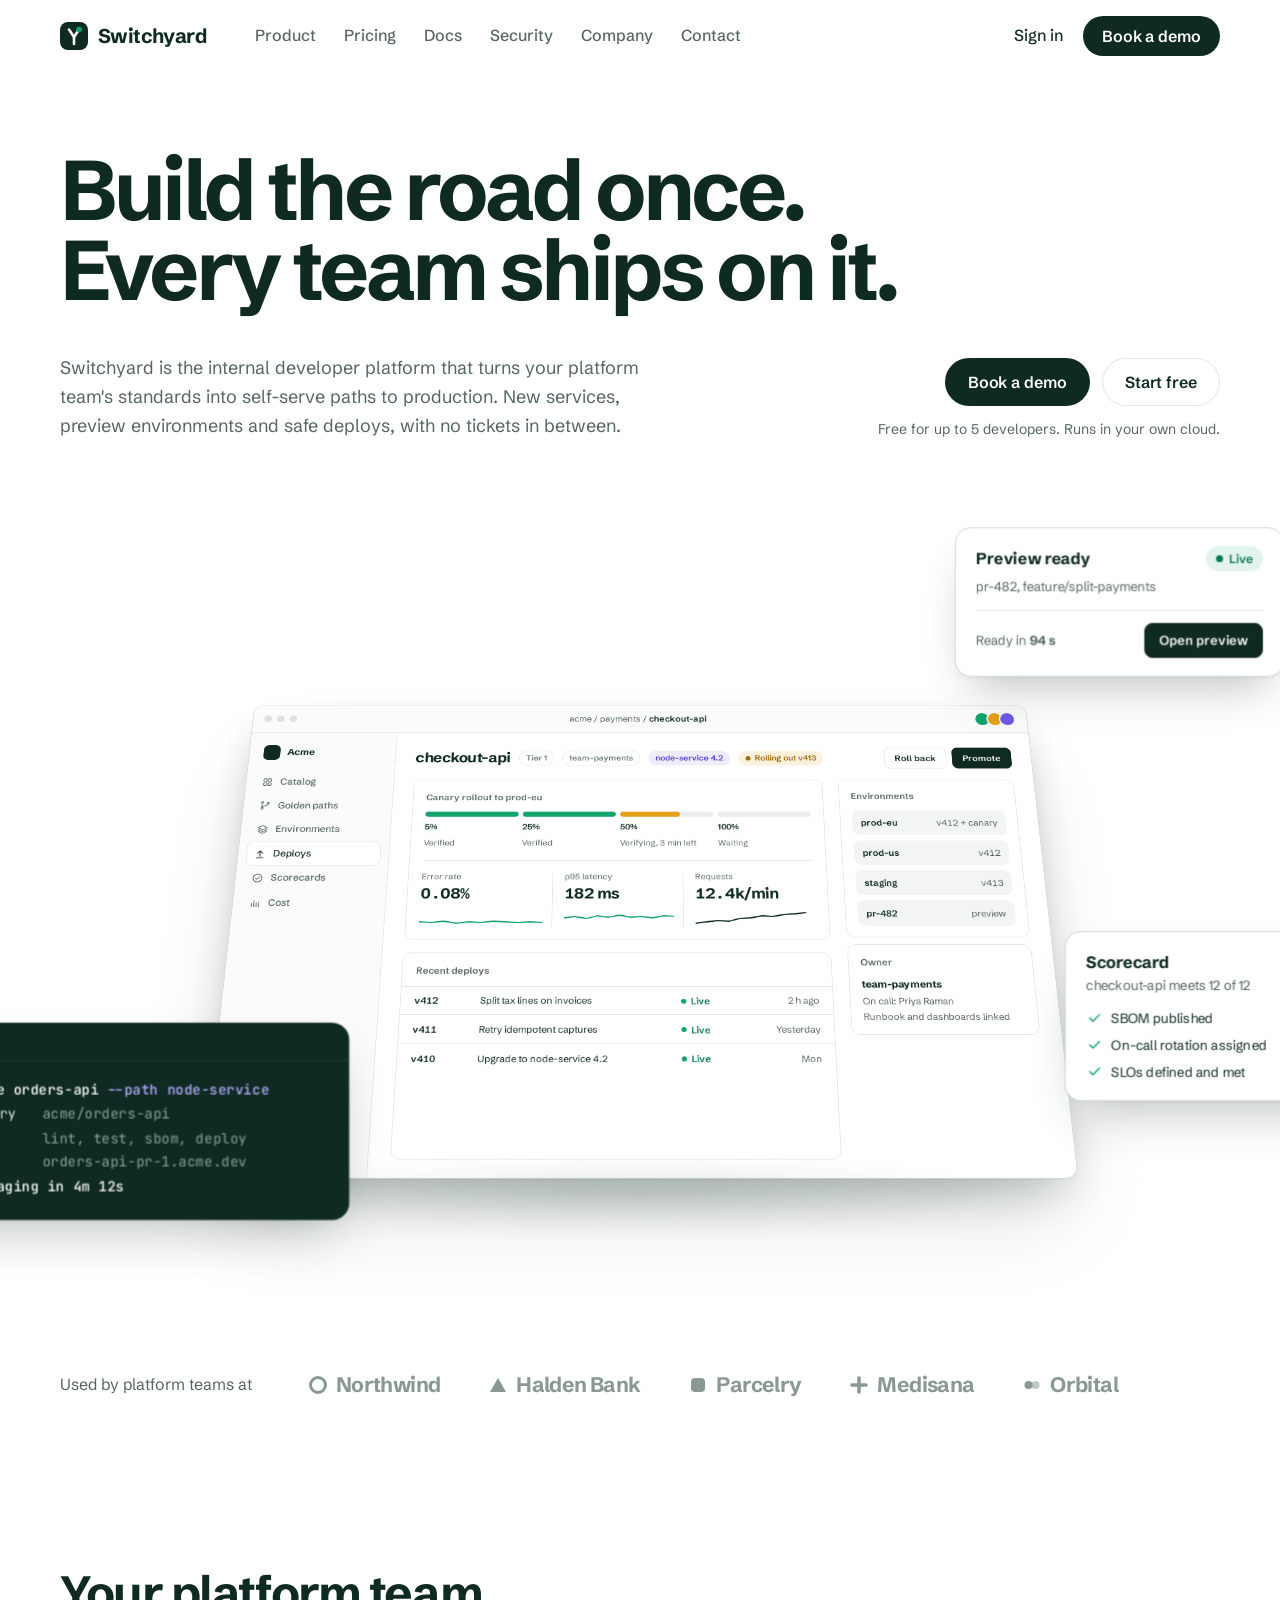
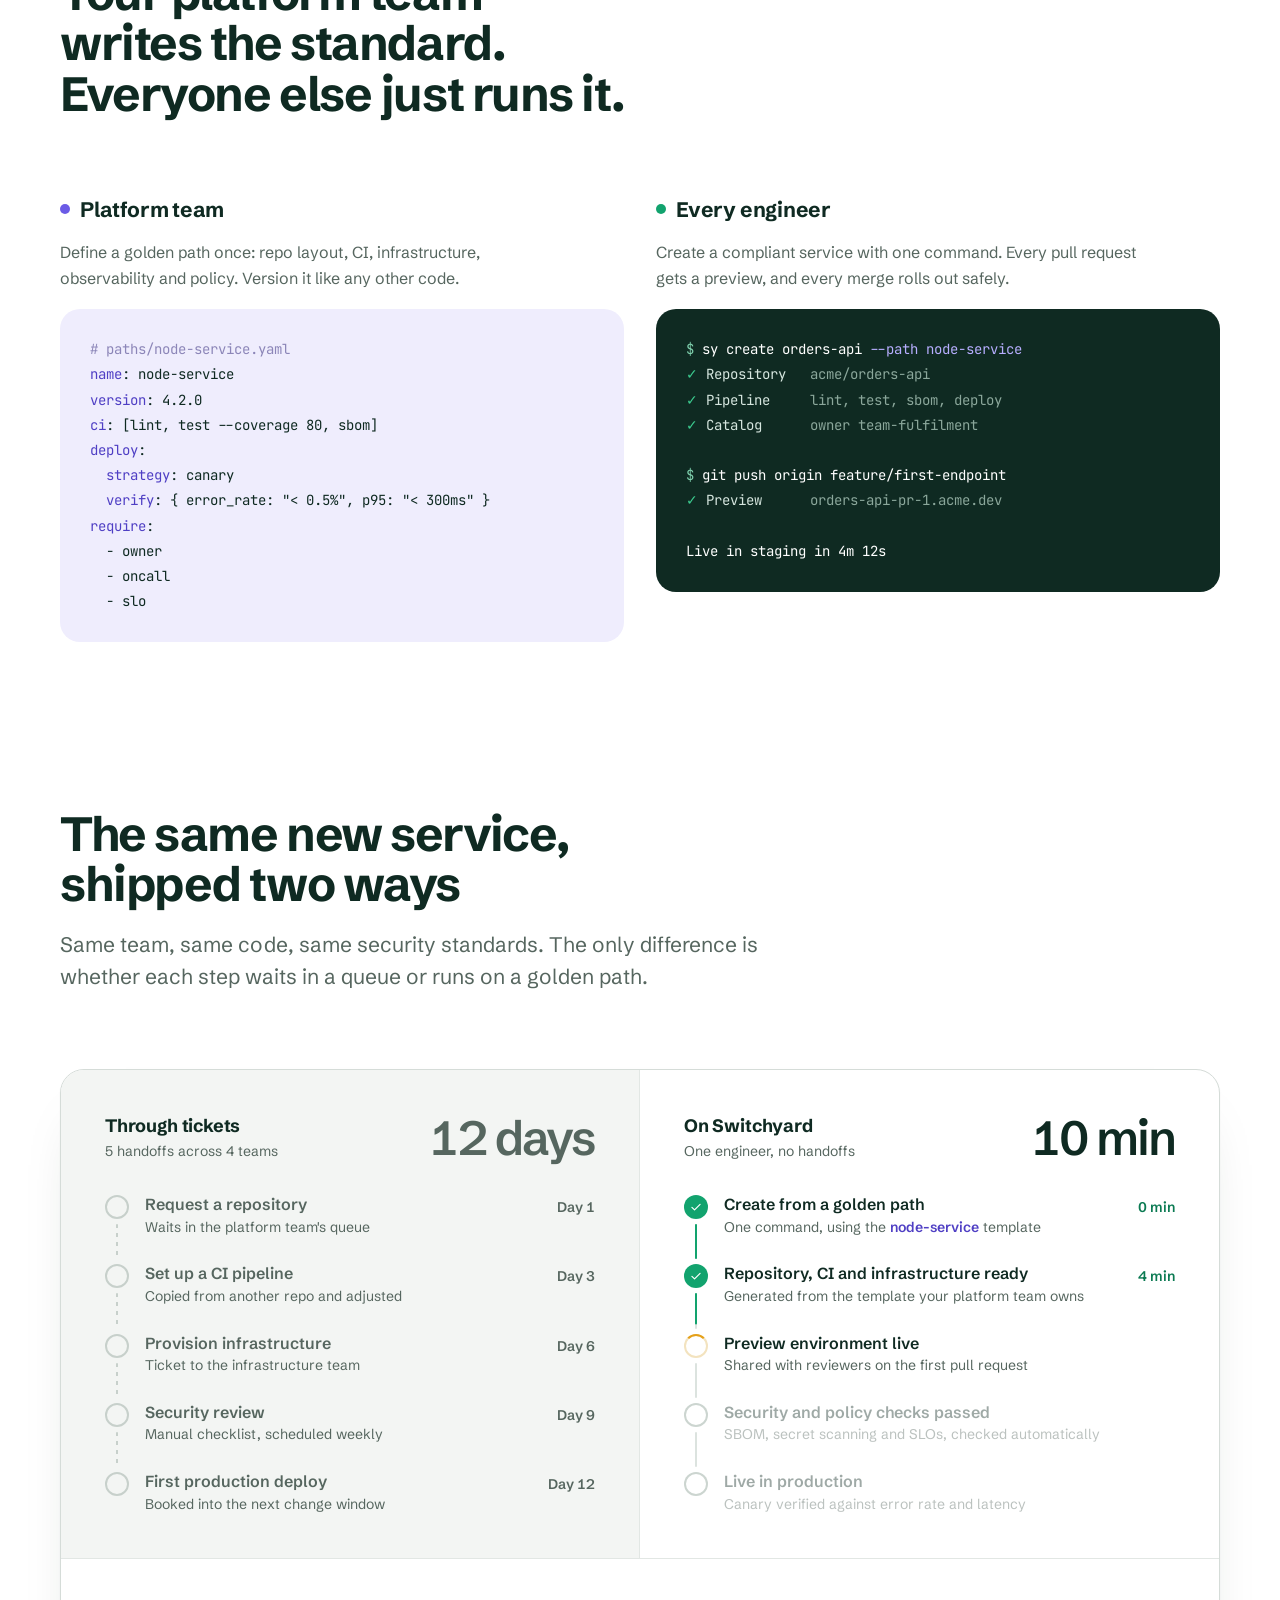
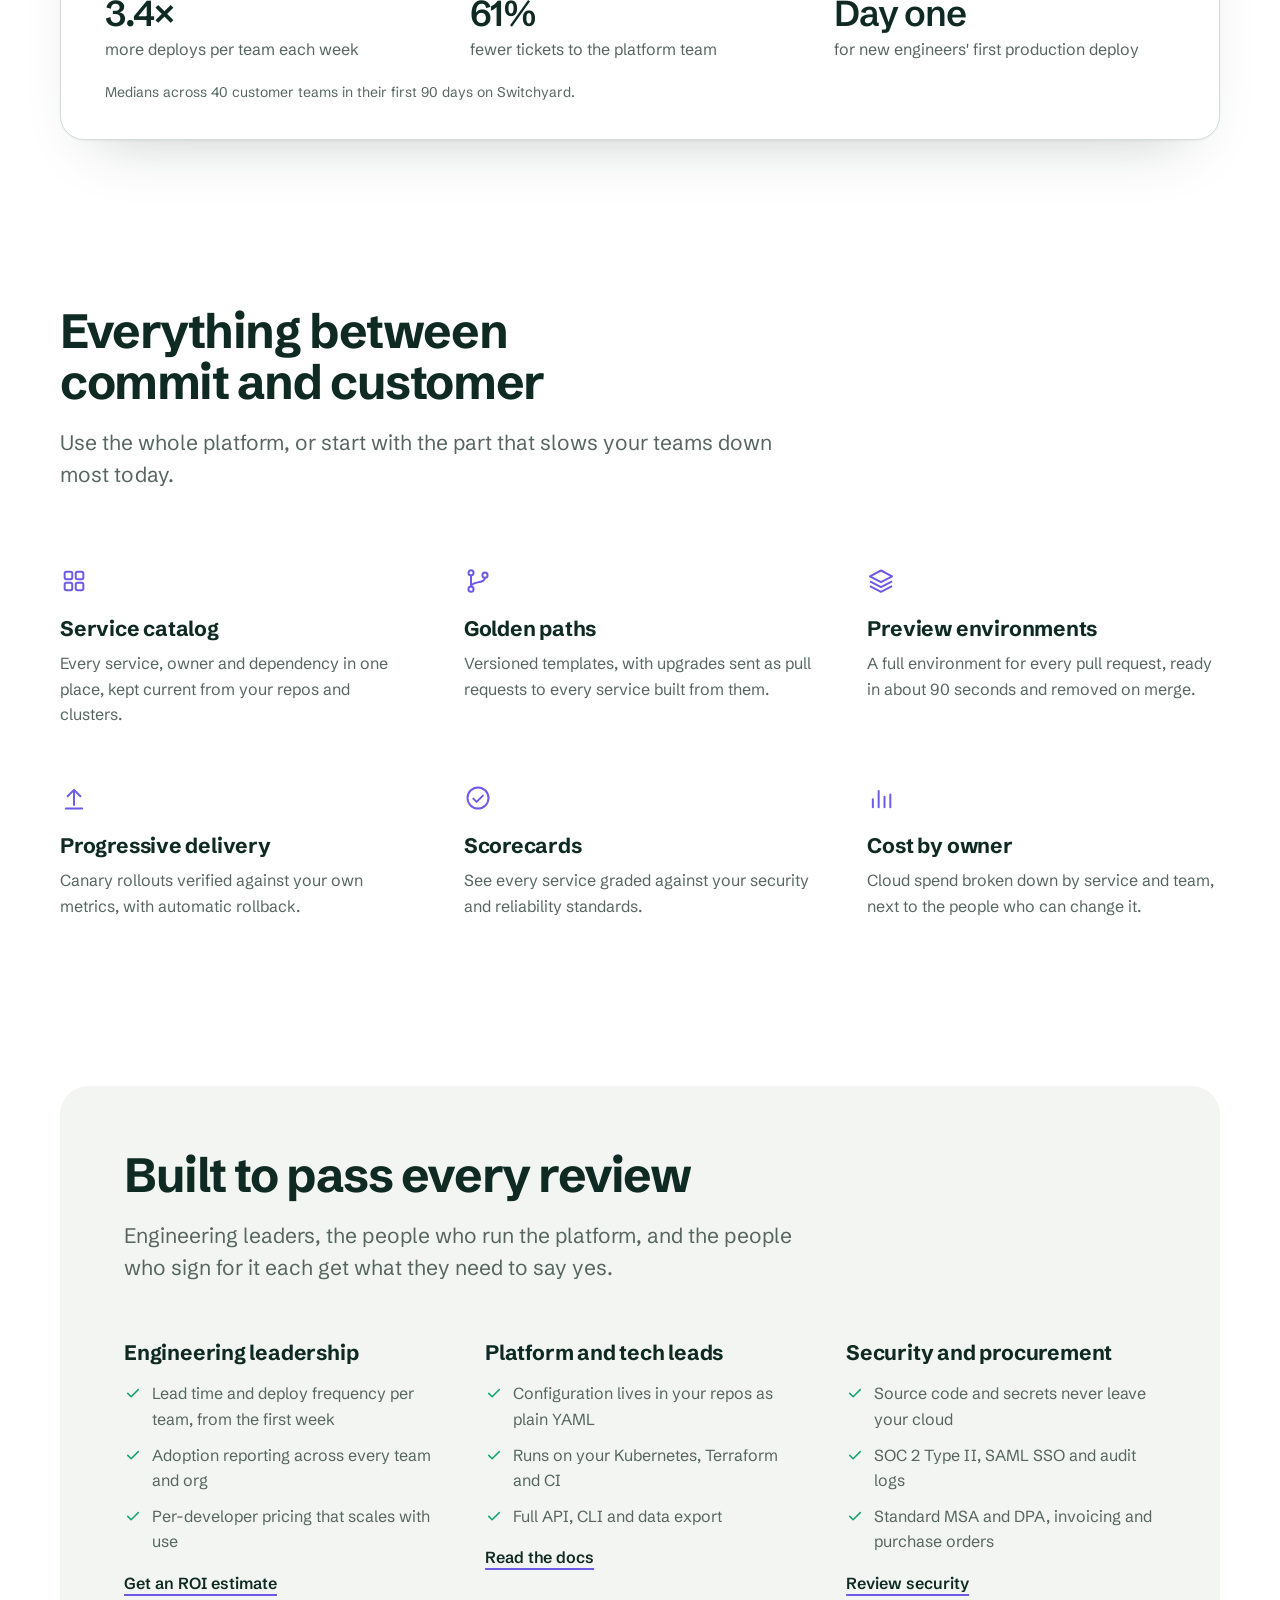
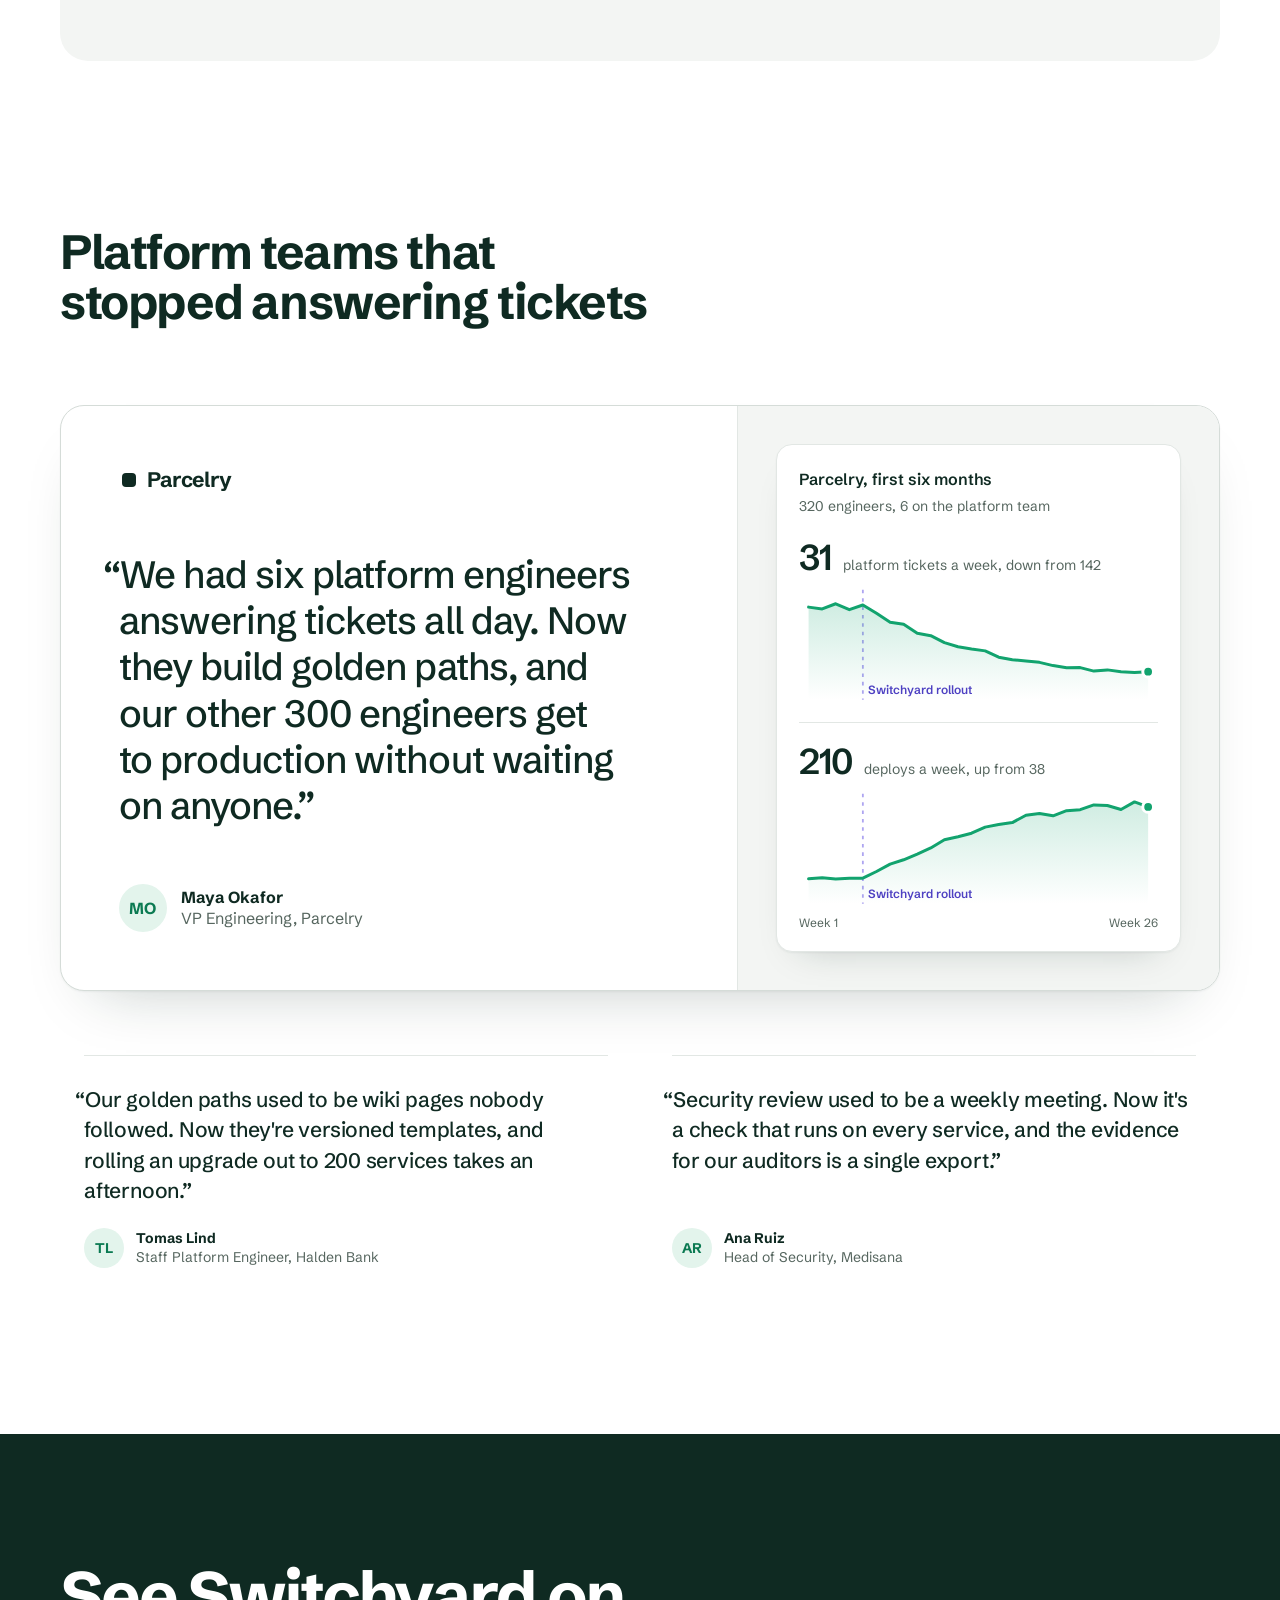
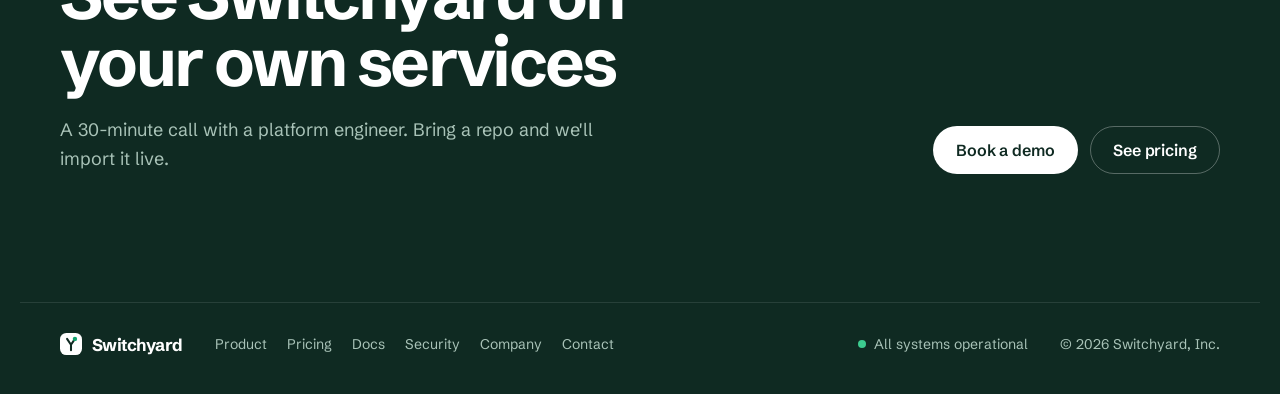
==== commit 5cd5194f: "init styling" ====
--- a/site/index.html
+++ b/site/index.html
@@ -76,7 +76,7 @@
               <div class="ui-bar">
                 <span class="ui-dots"><i></i><i></i><i></i></span>
                 <span class="ui-crumbs">acme / payments / <b>checkout-api</b></span>
-                <span class="ui-people"><i style="--c:#12A36E"></i><i style="--c:#E5A019"></i><i style="--c:#0F2A22"></i></span>
+                <span class="ui-people"><i style="--c:#12A36E"></i><i style="--c:#E5A019"></i><i style="--c:#6B5BE6"></i></span>
               </div>
               <div class="ui-main">
                 <div class="ui-side">
@@ -94,6 +94,7 @@
                     <h4>checkout-api</h4>
                     <span class="ui-tag">Tier 1</span>
                     <span class="ui-tag">team-payments</span>
+                    <span class="ui-tag ui-tag--path">node-service 4.2</span>
                     <span class="ui-pill ui-pill--amber">Rolling out v413</span>
                     <span class="ui-actions"><span class="ui-btn">Roll back</span><span class="ui-btn ui-btn--dark">Promote</span></span>
                   </div>
@@ -167,7 +168,7 @@
           <div class="p-term" data-layer="term">
             <div class="panel panel--term">
               <div class="term__bar"><i></i><i></i><i></i></div>
-<pre class="term"><span class="p">$</span> <span class="hi">sy create orders-api --path node-service</span>
+<pre class="term"><span class="p">$</span> <span class="hi">sy create orders-api <span class="path">--path node-service</span></span>
 <span class="ok">✓</span> Repository   <span class="dim">acme/orders-api</span>
 <span class="ok">✓</span> Pipeline     <span class="dim">lint, test, sbom, deploy</span>
 <span class="ok">✓</span> Preview      <span class="dim">orders-api-pr-1.acme.dev</span>
@@ -197,7 +198,7 @@
       </div>
       <div class="pair">
         <div class="pair__item">
-          <h3>Platform team</h3>
+          <h3 style="--c: var(--iris)">Platform team</h3>
           <p>Define a golden path once: repo layout, CI, infrastructure, observability and policy. Version it like any other code.</p>
 <pre class="code code--light"><span class="c"># paths/node-service.yaml</span>
 <span class="k">name</span>: node-service
@@ -212,9 +213,9 @@
   - slo</pre>
         </div>
         <div class="pair__item">
-          <h3>Every engineer</h3>
+          <h3 style="--c: var(--jade)">Every engineer</h3>
           <p>Create a compliant service with one command. Every pull request gets a preview, and every merge rolls out safely.</p>
-<pre class="code code--dark"><span class="p">$</span> <span class="hi">sy create orders-api --path node-service</span>
+<pre class="code code--dark"><span class="p">$</span> <span class="hi">sy create orders-api <span class="path">--path node-service</span></span>
 <span class="ok">✓</span> Repository   <span class="dim">acme/orders-api</span>
 <span class="ok">✓</span> Pipeline     <span class="dim">lint, test, sbom, deploy</span>
 <span class="ok">✓</span> Catalog      <span class="dim">owner team-fulfilment</span>
@@ -230,9 +231,49 @@
 
   <section class="section">
     <div class="wrap">
-      <div class="statement">
-        <p>New services go from idea to production in 25 minutes instead of 12 days, and new engineers deploy on their first day.</p>
-        <p>Median across 40 customer teams in their first 90 days on Switchyard.</p>
+      <div class="section-intro">
+        <h2>The same new service, shipped two ways</h2>
+        <p>Same team, same code, same security standards. The only difference is whether each step waits in a queue or runs on a golden path.</p>
+      </div>
+
+      <div class="race" data-race>
+        <div class="race__col race__col--old">
+          <div class="race__head">
+            <div><h3>Through tickets</h3><p>5 handoffs across 4 teams</p></div>
+            <strong class="race__total">12 days</strong>
+          </div>
+          <ol class="run run--old">
+            <li><span class="run__node" aria-hidden="true"></span><div class="run__text"><b>Request a repository</b><span>Waits in the platform team's queue</span></div><time>Day 1</time></li>
+            <li><span class="run__node" aria-hidden="true"></span><div class="run__text"><b>Set up a CI pipeline</b><span>Copied from another repo and adjusted</span></div><time>Day 3</time></li>
+            <li><span class="run__node" aria-hidden="true"></span><div class="run__text"><b>Provision infrastructure</b><span>Ticket to the infrastructure team</span></div><time>Day 6</time></li>
+            <li><span class="run__node" aria-hidden="true"></span><div class="run__text"><b>Security review</b><span>Manual checklist, scheduled weekly</span></div><time>Day 9</time></li>
+            <li><span class="run__node" aria-hidden="true"></span><div class="run__text"><b>First production deploy</b><span>Booked into the next change window</span></div><time>Day 12</time></li>
+          </ol>
+        </div>
+
+        <div class="race__col race__col--new">
+          <div class="race__head">
+            <div><h3>On Switchyard</h3><p>One engineer, no handoffs</p></div>
+            <strong class="race__total"><span data-clock>25</span> min</strong>
+          </div>
+          <ol class="run run--new">
+            <li data-at="0"><span class="run__node" aria-hidden="true"><svg viewBox="0 0 24 24"><use href="#i-check"/></svg></span><div class="run__text"><b>Create from a golden path</b><span>One command, using the <span class="path-name">node-service</span> template</span></div><time>0 min</time></li>
+            <li data-at="4"><span class="run__node" aria-hidden="true"><svg viewBox="0 0 24 24"><use href="#i-check"/></svg></span><div class="run__text"><b>Repository, CI and infrastructure ready</b><span>Generated from the template your platform team owns</span></div><time>4 min</time></li>
+            <li data-at="11"><span class="run__node" aria-hidden="true"><svg viewBox="0 0 24 24"><use href="#i-check"/></svg></span><div class="run__text"><b>Preview environment live</b><span>Shared with reviewers on the first pull request</span></div><time>11 min</time></li>
+            <li data-at="19"><span class="run__node" aria-hidden="true"><svg viewBox="0 0 24 24"><use href="#i-check"/></svg></span><div class="run__text"><b>Security and policy checks passed</b><span>SBOM, secret scanning and SLOs, checked automatically</span></div><time>19 min</time></li>
+            <li data-at="25"><span class="run__node" aria-hidden="true"><svg viewBox="0 0 24 24"><use href="#i-check"/></svg></span><div class="run__text"><b>Live in production</b><span>Canary verified against error rate and latency</span></div><time>25 min</time></li>
+          </ol>
+          <button class="race__replay" type="button" hidden>Run again</button>
+        </div>
+
+        <div class="race__foot">
+          <dl class="race__facts">
+            <div><dt>3.4&times;</dt><dd>more deploys per team each week</dd></div>
+            <div><dt>61%</dt><dd>fewer tickets to the platform team</dd></div>
+            <div><dt>Day one</dt><dd>for new engineers' first production deploy</dd></div>
+          </dl>
+          <p>Medians across 40 customer teams in their first 90 days on Switchyard.</p>
+        </div>
       </div>
     </div>
   </section>
@@ -296,10 +337,57 @@
 
   <section class="section">
     <div class="wrap">
-      <figure class="quote">
-        <blockquote>We had six platform engineers answering tickets all day. Now they build golden paths, and our other 300 engineers get to production without waiting on anyone.</blockquote>
-        <figcaption><span class="avatar" aria-hidden="true">MO</span><span><strong>Maya Okafor</strong><span class="muted">VP Engineering, Parcelry</span></span></figcaption>
-      </figure>
+      <div class="section-intro">
+        <h2>Platform teams that stopped answering tickets</h2>
+      </div>
+
+      <div class="story" data-story>
+        <figure class="story__quote">
+          <span class="wordmark story__brand"><svg viewBox="0 0 20 20" aria-hidden="true"><rect x="3" y="3" width="14" height="14" rx="4" fill="currentColor"/></svg>Parcelry</span>
+          <blockquote><p><span class="hang">&ldquo;</span>We had six platform engineers answering tickets all day. Now they build golden paths, and our other 300 engineers get to production without waiting on anyone.&rdquo;</p></blockquote>
+          <figcaption class="story__person"><span class="avatar" aria-hidden="true">MO</span><span><strong>Maya Okafor</strong><span class="muted">VP Engineering, Parcelry</span></span></figcaption>
+        </figure>
+
+        <div class="story__data">
+          <div class="story__card">
+            <div class="story__head"><b>Parcelry, first six months</b><span>320 engineers, 6 on the platform team</span></div>
+            <div class="metric">
+              <p class="metric__row"><strong>31</strong><span>platform tickets a week, down from 142</span></p>
+              <svg class="chart" viewBox="0 0 300 96" role="img" aria-label="Weekly platform tickets fall from 142 to 31 over 26 weeks after the Switchyard rollout.">
+                <defs><linearGradient id="g-tickets" x1="0" y1="0" x2="0" y2="1"><stop offset="0" stop-color="#12A36E" stop-opacity=".2"/><stop offset="1" stop-color="#12A36E" stop-opacity="0"/></linearGradient></defs>
+                <path class="chart__rollout" d="M53.4 4 V96"/>
+                <text class="chart__label" x="58" y="91">Switchyard rollout</text>
+                <path class="chart__area" d="M8.0 18.5 L19.4 20.0 L30.7 15.7 L42.1 20.6 L53.4 16.7 L64.8 23.7 L76.2 31.2 L87.5 32.9 L98.9 40.4 L110.2 42.4 L121.6 48.2 L133.0 51.6 L144.3 53.5 L155.7 55.1 L167.0 60.4 L178.4 62.5 L189.8 63.5 L201.1 64.7 L212.5 67.4 L223.8 69.2 L235.2 69.1 L246.6 72.0 L257.9 71.0 L269.3 72.6 L280.6 73.1 L292.0 72.5 L292.0 96 L8.0 96 Z" fill="url(#g-tickets)"/>
+                <path class="chart__line" d="M8.0 18.5 L19.4 20.0 L30.7 15.7 L42.1 20.6 L53.4 16.7 L64.8 23.7 L76.2 31.2 L87.5 32.9 L98.9 40.4 L110.2 42.4 L121.6 48.2 L133.0 51.6 L144.3 53.5 L155.7 55.1 L167.0 60.4 L178.4 62.5 L189.8 63.5 L201.1 64.7 L212.5 67.4 L223.8 69.2 L235.2 69.1 L246.6 72.0 L257.9 71.0 L269.3 72.6 L280.6 73.1 L292.0 72.5" pathLength="1"/>
+                <circle class="chart__dot" cx="292" cy="72.5" r="4.5"/>
+              </svg>
+            </div>
+            <div class="metric">
+              <p class="metric__row"><strong>210</strong><span>deploys a week, up from 38</span></p>
+              <svg class="chart" viewBox="0 0 300 96" role="img" aria-label="Weekly production deploys rise from 38 to 210 over 26 weeks after the Switchyard rollout.">
+                <defs><linearGradient id="g-deploys" x1="0" y1="0" x2="0" y2="1"><stop offset="0" stop-color="#12A36E" stop-opacity=".2"/><stop offset="1" stop-color="#12A36E" stop-opacity="0"/></linearGradient></defs>
+                <path class="chart__rollout" d="M53.4 4 V96"/>
+                <text class="chart__label" x="58" y="91">Switchyard rollout</text>
+                <path class="chart__area" d="M8.0 75.1 L19.4 74.3 L30.7 75.3 L42.1 74.7 L53.4 74.6 L64.8 69.0 L76.2 62.8 L87.5 59.2 L98.9 54.4 L110.2 49.3 L121.6 42.5 L133.0 39.9 L144.3 37.0 L155.7 31.9 L167.0 29.7 L178.4 28.1 L189.8 22.0 L201.1 20.5 L212.5 22.4 L223.8 18.1 L235.2 17.3 L246.6 13.3 L257.9 13.8 L269.3 17.1 L280.6 10.8 L292.0 15.0 L292.0 96 L8.0 96 Z" fill="url(#g-deploys)"/>
+                <path class="chart__line" d="M8.0 75.1 L19.4 74.3 L30.7 75.3 L42.1 74.7 L53.4 74.6 L64.8 69.0 L76.2 62.8 L87.5 59.2 L98.9 54.4 L110.2 49.3 L121.6 42.5 L133.0 39.9 L144.3 37.0 L155.7 31.9 L167.0 29.7 L178.4 28.1 L189.8 22.0 L201.1 20.5 L212.5 22.4 L223.8 18.1 L235.2 17.3 L246.6 13.3 L257.9 13.8 L269.3 17.1 L280.6 10.8 L292.0 15.0" pathLength="1"/>
+                <circle class="chart__dot" cx="292" cy="15.0" r="4.5"/>
+              </svg>
+            </div>
+            <div class="chart__axis" aria-hidden="true"><span>Week 1</span><span>Week 26</span></div>
+          </div>
+        </div>
+      </div>
+
+      <div class="voices">
+        <figure class="voice">
+          <blockquote><p><span class="hang">&ldquo;</span>Our golden paths used to be wiki pages nobody followed. Now they're versioned templates, and rolling an upgrade out to 200 services takes an afternoon.&rdquo;</p></blockquote>
+          <figcaption><span class="avatar" aria-hidden="true">TL</span><span><strong>Tomas Lind</strong><span class="muted">Staff Platform Engineer, Halden Bank</span></span></figcaption>
+        </figure>
+        <figure class="voice">
+          <blockquote><p><span class="hang">&ldquo;</span>Security review used to be a weekly meeting. Now it's a check that runs on every service, and the evidence for our auditors is a single export.&rdquo;</p></blockquote>
+          <figcaption><span class="avatar" aria-hidden="true">AR</span><span><strong>Ana Ruiz</strong><span class="muted">Head of Security, Medisana</span></span></figcaption>
+        </figure>
+      </div>
     </div>
   </section>
 
--- a/site/assets/styles.css
+++ b/site/assets/styles.css
@@ -10,6 +10,10 @@
   --jade: #12A36E;        /* "build passed": the only accent */
   --jade-ink: #0B7A52;    /* accent for small text on white */
   --jade-tint: #E3F4EC;
+  --iris: #6B5BE6;        /* the platform itself: golden paths, standards, rollout markers, links */
+  --iris-ink: #4F3FC4;    /* iris for small text on white */
+  --iris-tint: #EFEDFD;
+  --iris-light: #B7AEFF;  /* iris on evergreen */
   --amber: #E5A019;       /* in-progress states inside the product UI only */
 
   --font: "Schibsted Grotesk", "Helvetica Neue", Arial, sans-serif;
@@ -49,7 +53,7 @@
 h3 { font-size: var(--t-21); line-height: 1.25; letter-spacing: -0.01em; }
 [hidden] { display: none !important; }
 
-:focus-visible { outline: 3px solid var(--jade); outline-offset: 3px; border-radius: 4px; }
+:focus-visible { outline: 3px solid var(--iris); outline-offset: 3px; border-radius: 4px; }
 
 .wrap { width: 100%; max-width: var(--wrap); margin-inline: auto; padding-inline: var(--gutter); }
 .skip { position: absolute; left: -999px; top: 8px; z-index: 100; background: var(--evergreen); color: var(--white); padding: 10px 16px; border-radius: 8px; }
@@ -69,7 +73,7 @@
 .btn--line { border-color: var(--rule); color: var(--evergreen); background: var(--white); }
 .btn--line:hover { border-color: var(--evergreen); }
 .btn--light { background: var(--white); color: var(--evergreen); }
-.btn--light:hover { background: var(--jade-tint); }
+.btn--light:hover { background: var(--iris-tint); }
 .btn--ghost { color: var(--white); border-color: rgba(255,255,255,.3); }
 .btn--ghost:hover { border-color: var(--white); }
 .btn-row { display: flex; flex-wrap: wrap; gap: 12px; }
@@ -172,6 +176,7 @@
 .ui-title { grid-column: 1 / -1; display: flex; align-items: center; gap: 12px; }
 .ui-title h4 { margin: 0; font-size: 22px; letter-spacing: -0.02em; }
 .ui-tag { font-size: 12px; font-weight: 500; color: var(--slate); border: 1px solid var(--rule); border-radius: 999px; padding: 3px 9px; }
+.ui-tag--path { color: var(--iris-ink); background: var(--iris-tint); border-color: transparent; font-weight: 600; }
 .ui-pill { display: inline-flex; align-items: center; gap: 6px; font-size: 12px; font-weight: 600; border-radius: 999px; padding: 4px 10px; }
 .ui-pill::before { content: ""; width: 7px; height: 7px; border-radius: 50%; background: currentColor; }
 .ui-pill--amber { color: #9A6A08; background: #FBF1DC; }
@@ -230,6 +235,7 @@
 .term .ok { color: #3CCB8F; }
 .term .dim { color: #8BA79B; }
 .term .hi { color: var(--white); font-weight: 500; }
+.term .path, .code--dark .path { color: var(--iris-light); }
 
 /* Customers */
 .customers { padding-block: clamp(32px, 5vw, 56px) 0; }
@@ -253,13 +259,15 @@
 .pair { display: grid; grid-template-columns: 1fr 1fr; gap: clamp(20px, 3vw, 32px); }
 .pair__item { display: grid; gap: 18px; align-content: start; }
 .pair__item > p { color: var(--slate); font-size: var(--t-16); max-width: 32em; }
+.pair__item h3 { display: flex; align-items: center; gap: 10px; }
+.pair__item h3::before { content: ""; width: 10px; height: 10px; border-radius: 50%; background: var(--c); }
 .code {
   margin: 0; border-radius: 20px; padding: 28px 30px; font: 400 14px/1.8 var(--mono);
   overflow-x: auto; white-space: pre;
 }
-.code--light { background: var(--mist); color: var(--evergreen); }
-.code--light .k { color: var(--jade-ink); }
-.code--light .c { color: #8A9892; }
+.code--light { background: var(--iris-tint); color: var(--evergreen); }
+.code--light .k { color: var(--iris-ink); }
+.code--light .c { color: #8C86B8; }
 .code--dark { background: var(--evergreen); color: #D6E6DF; }
 .code--dark .p { color: #7FD1AE; }
 .code--dark .ok { color: #3CCB8F; }
@@ -267,15 +275,90 @@
 .code--dark .hi { color: var(--white); }
 @media (max-width: 820px) { .pair { grid-template-columns: 1fr; } }
 
-/* Statement */
-.statement { display: grid; gap: 24px; max-width: 1080px; }
-.statement p:first-child { font-size: clamp(1.75rem, 3.6vw + 0.5rem, 3.5rem); line-height: 1.12; letter-spacing: -0.035em; font-weight: 600; text-wrap: balance; }
-.statement p + p { font-size: var(--t-16); color: var(--slate); }
+/* Two ways: tickets vs Switchyard. The new column replays as a live run (assets/home.js).
+   Without JS, every step shows as done. */
+.race {
+  display: grid; grid-template-columns: 1fr 1fr; border: 1px solid #D5DCD8; border-radius: 24px; overflow: hidden; background: var(--white);
+  box-shadow: 0 1px 2px rgba(15,42,34,.05), 0 30px 60px -36px rgba(15,42,34,.28);
+}
+.race__col { padding: clamp(24px, 3.5vw, 44px); display: grid; align-content: start; gap: 32px; }
+.race__col--old { background: var(--mist); border-right: 1px solid var(--rule); }
+.race__head { display: flex; align-items: flex-end; justify-content: space-between; gap: 16px; }
+.race__head h3 { font-size: var(--t-18); }
+.race__head p { font-size: var(--t-14); color: var(--slate); margin-top: 2px; }
+.race__total { font-size: var(--t-48); line-height: 1; font-weight: 600; letter-spacing: -0.04em; font-variant-numeric: tabular-nums; white-space: nowrap; }
+.race__col--old .race__total { color: var(--slate); }
+.race__total [data-clock] { display: inline-block; min-width: 1.15em; text-align: right; }
+
+.run { list-style: none; margin: 0; padding: 0; display: grid; }
+.run li { position: relative; display: grid; grid-template-columns: 24px minmax(0, 1fr) auto; gap: 16px; padding-bottom: 26px; }
+.run li:last-child { padding-bottom: 0; }
+.run li:not(:last-child)::before, .run li:not(:last-child)::after {
+  content: ""; position: absolute; left: 11px; top: 30px; bottom: 4px; width: 2px; border-radius: 1px;
+}
+.run__node { width: 24px; height: 24px; border-radius: 50%; display: grid; place-items: center; margin-top: 1px; }
+.run__node svg { width: 14px; height: 14px; }
+.run__text { display: grid; gap: 2px; min-width: 0; }
+.run__text b { font-size: var(--t-16); font-weight: 600; line-height: 1.35; }
+.run__text span { font-size: var(--t-14); color: var(--slate); line-height: 1.4; }
+.run__text .path-name { color: var(--iris-ink); font-weight: 600; }
+.run time { font-size: var(--t-14); font-weight: 600; font-variant-numeric: tabular-nums; white-space: nowrap; padding-top: 2px; }
+
+.run--old li:not(:last-child)::before { background: repeating-linear-gradient(to bottom, #C7D0CB 0 4px, transparent 4px 9px); }
+.run--old .run__node { border: 2px solid #C7D0CB; background: var(--mist); }
+.run--old .run__text b, .run--old time { color: var(--slate); }
+
+.run--new li:not(:last-child)::before { background: #DCE3DF; }
+.run--new li:not(:last-child)::after {
+  background: var(--jade); transform-origin: 50% 0; transform: scaleY(var(--fill, 1));
+  transition: transform var(--dur, 0ms) linear;
+}
+.run--new .run__node { background: var(--jade); color: var(--white); transition: background-color .2s, box-shadow .2s; }
+.run--new .run__text, .run--new time { transition: opacity .25s; }
+.run--new time { color: var(--jade-ink); }
+.run--new [data-state="pending"] .run__node { background: var(--white); box-shadow: inset 0 0 0 2px #CCD5D0; }
+.run--new [data-state="pending"] .run__node svg,
+.run--new [data-state="running"] .run__node svg { opacity: 0; }
+.run--new [data-state="pending"] .run__text { opacity: .4; }
+.run--new [data-state="pending"] time,
+.run--new [data-state="running"] time { opacity: 0; }
+.run--new [data-state="running"] .run__node { background: var(--white); box-shadow: inset 0 0 0 2px #F3E3BF; position: relative; }
+.run--new [data-state="running"] .run__node::after {
+  content: ""; position: absolute; inset: 0; border-radius: 50%; border: 2px solid transparent; border-top-color: var(--amber);
+  animation: spin .7s linear infinite;
+}
+.run--new [data-state="done"] .run__node { animation: pop .35s cubic-bezier(.3, 1.6, .5, 1); }
+@keyframes spin { to { transform: rotate(360deg); } }
+@keyframes pop { 0% { transform: scale(.7); } 100% { transform: scale(1); } }
+
+.race__replay {
+  justify-self: start; font: 600 var(--t-14)/1 var(--font); color: var(--evergreen); background: var(--white);
+  border: 1.5px solid var(--rule); border-radius: 999px; padding: 10px 16px; cursor: pointer; transition: border-color .15s;
+}
+.race__replay:hover { border-color: var(--evergreen); }
+
+.race__foot { grid-column: 1 / -1; border-top: 1px solid var(--rule); padding: clamp(24px, 3vw, 36px) clamp(24px, 3.5vw, 44px); display: grid; gap: 18px; }
+.race__facts { margin: 0; display: grid; grid-template-columns: repeat(3, 1fr); gap: 24px; }
+.race__facts div { display: grid; gap: 4px; }
+.race__facts dt { font-size: var(--t-36); font-weight: 600; letter-spacing: -0.035em; line-height: 1.05; }
+.race__facts dd { margin: 0; font-size: var(--t-16); color: var(--slate); }
+.race__foot > p { font-size: var(--t-14); color: var(--slate); }
+
+@media (max-width: 860px) {
+  .race { grid-template-columns: 1fr; }
+  .race__col--old { border-right: 0; border-bottom: 1px solid var(--rule); }
+  .race__facts { grid-template-columns: 1fr; gap: 16px; }
+  .race__facts div { grid-template-columns: 7.5rem 1fr; align-items: baseline; gap: 12px; }
+}
+@media (prefers-reduced-motion: reduce) {
+  .run--new li::after { transition: none; }
+  .run--new [data-state] .run__node { animation: none; }
+}
 
 /* Capabilities */
 .caps { display: grid; grid-template-columns: repeat(3, 1fr); gap: 56px clamp(24px, 4vw, 56px); }
 .cap { display: grid; gap: 10px; align-content: start; }
-.cap svg { width: 28px; height: 28px; color: var(--jade); margin-bottom: 10px; }
+.cap svg { width: 28px; height: 28px; color: var(--iris); margin-bottom: 10px; }
 .cap p { color: var(--slate); font-size: var(--t-16); }
 @media (max-width: 900px) { .caps { grid-template-columns: 1fr 1fr; } }
 @media (max-width: 560px) { .caps { grid-template-columns: 1fr; gap: 40px; } }
@@ -288,16 +371,67 @@
 .review ul { list-style: none; margin: 0; padding: 0; display: grid; gap: 10px; font-size: var(--t-16); color: var(--slate); }
 .review li { display: grid; grid-template-columns: 18px 1fr; gap: 10px; }
 .review li svg { width: 18px; height: 18px; margin-top: 3px; color: var(--jade); }
-.review a { font-weight: 600; font-size: var(--t-16); text-decoration: underline; text-decoration-color: var(--jade); text-underline-offset: 5px; text-decoration-thickness: 2px; justify-self: start; }
-.review a:hover { color: var(--jade-ink); }
+.review a { font-weight: 600; font-size: var(--t-16); text-decoration: underline; text-decoration-color: var(--iris); text-underline-offset: 5px; text-decoration-thickness: 2px; justify-self: start; }
+.review a:hover { color: var(--iris-ink); }
 @media (max-width: 860px) { .reviews__grid { grid-template-columns: 1fr; } }
 
-/* Quote */
-.quote { display: grid; gap: 32px; max-width: 980px; }
-.quote blockquote { font-size: clamp(1.5rem, 2.6vw + 0.5rem, 2.5rem); line-height: 1.22; letter-spacing: -0.025em; font-weight: 500; text-wrap: pretty; }
-.quote figcaption { display: flex; align-items: center; gap: 14px; font-size: var(--t-16); }
-.quote figcaption span:last-child { display: grid; line-height: 1.35; }
-.avatar { width: 48px; height: 48px; border-radius: 50%; display: grid; place-items: center; background: var(--jade-tint); color: var(--jade-ink); font-weight: 700; }
+/* Customer story: a quote next to the customer's own numbers. Charts draw in once (assets/home.js). */
+.story {
+  display: grid; grid-template-columns: minmax(0, 7fr) minmax(0, 5fr); border: 1px solid #D5DCD8; border-radius: 24px; overflow: hidden; background: var(--white);
+  box-shadow: 0 1px 2px rgba(15,42,34,.05), 0 30px 60px -36px rgba(15,42,34,.28);
+}
+.story__quote { margin: 0; padding: clamp(28px, 4.5vw, 64px); display: grid; align-content: space-between; gap: 40px; }
+.story__brand { color: var(--evergreen); font-size: var(--t-21); }
+.story__quote blockquote { margin: 0; }
+.story__quote blockquote p { font-size: clamp(1.5rem, 2.3vw + 0.6rem, 2.375rem); line-height: 1.22; letter-spacing: -0.025em; font-weight: 500; text-wrap: pretty; max-width: 22em; }
+.hang { margin-left: -0.42em; }
+.story__person { display: flex; align-items: center; gap: 14px; font-size: var(--t-16); }
+.story__person > span:last-child, .voice figcaption > span:last-child { display: grid; line-height: 1.35; }
+.avatar { width: 48px; height: 48px; flex: none; border-radius: 50%; display: grid; place-items: center; background: var(--jade-tint); color: var(--jade-ink); font-weight: 700; font-size: var(--t-16); }
+
+.story__data { background: var(--mist); border-left: 1px solid var(--rule); padding: clamp(20px, 3vw, 40px); display: grid; align-content: center; }
+.story__card {
+  background: var(--white); border: 1px solid var(--rule); border-radius: 16px; padding: 22px 22px 18px; display: grid; gap: 22px;
+  box-shadow: 0 1px 2px rgba(15,42,34,.05), 0 18px 36px -24px rgba(15,42,34,.25);
+}
+.story__head { display: grid; gap: 2px; font-size: var(--t-14); }
+.story__head b { font-size: var(--t-16); font-weight: 600; }
+.story__head span { color: var(--slate); }
+.metric { display: grid; gap: 10px; }
+.metric + .metric { padding-top: 20px; border-top: 1px solid var(--rule); }
+.metric__row { display: flex; align-items: baseline; gap: 12px; }
+.metric__row strong { font-size: var(--t-36); font-weight: 600; letter-spacing: -0.035em; line-height: 1; }
+.metric__row span { font-size: var(--t-14); color: var(--slate); line-height: 1.35; }
+.chart { width: 100%; height: auto; overflow: visible; }
+.chart__line { fill: none; stroke: var(--jade); stroke-width: 2.5; stroke-linecap: round; stroke-linejoin: round; }
+.chart__dot { fill: var(--jade); stroke: var(--white); stroke-width: 2.5; transform-box: fill-box; transform-origin: center; }
+.chart__rollout { stroke: var(--iris); stroke-opacity: .55; stroke-width: 1.5; stroke-dasharray: 3 4; }
+.chart__label { font: 600 10px var(--font); fill: var(--iris-ink); }
+.chart__axis { display: flex; justify-content: space-between; font-size: 12px; color: var(--slate); margin-top: -12px; }
+
+/* Armed by JS until the card is in view */
+.story.is-armed .chart__line { stroke-dasharray: 1; stroke-dashoffset: 1; }
+.story.is-armed .chart__area { opacity: 0; }
+.story.is-armed .chart__dot { transform: scale(0); }
+.story.is-drawn .chart__line { stroke-dashoffset: 0; transition: stroke-dashoffset 1.3s cubic-bezier(.45, 0, .2, 1); }
+.story.is-drawn .chart__area { opacity: 1; transition: opacity .7s ease .8s; }
+.story.is-drawn .chart__dot { transform: scale(1); transition: transform .4s cubic-bezier(.3, 1.6, .5, 1) 1.2s; }
+.story.is-drawn .metric + .metric .chart__line { transition-delay: .2s; }
+.story.is-drawn .metric + .metric .chart__area { transition-delay: 1s; }
+.story.is-drawn .metric + .metric .chart__dot { transition-delay: 1.4s; }
+
+.voices { display: grid; grid-template-columns: 1fr 1fr; gap: clamp(28px, 5vw, 72px); margin-top: clamp(40px, 5vw, 64px); padding-inline: clamp(0px, 2vw, 24px); }
+.voice { margin: 0; display: grid; gap: 22px; align-content: space-between; border-top: 1px solid var(--rule); padding-top: 28px; }
+.voice blockquote { margin: 0; }
+.voice blockquote p { font-size: var(--t-21); line-height: 1.45; font-weight: 500; letter-spacing: -0.01em; text-wrap: pretty; }
+.voice figcaption { display: flex; align-items: center; gap: 12px; font-size: var(--t-14); }
+.voice .avatar { width: 40px; height: 40px; font-size: var(--t-14); }
+
+@media (max-width: 900px) {
+  .story { grid-template-columns: 1fr; }
+  .story__data { border-left: 0; border-top: 1px solid var(--rule); }
+  .voices { grid-template-columns: 1fr; padding-inline: 0; }
+}
 
 /* Closing band */
 .close { margin-top: var(--space); background: var(--evergreen); color: var(--white); }
